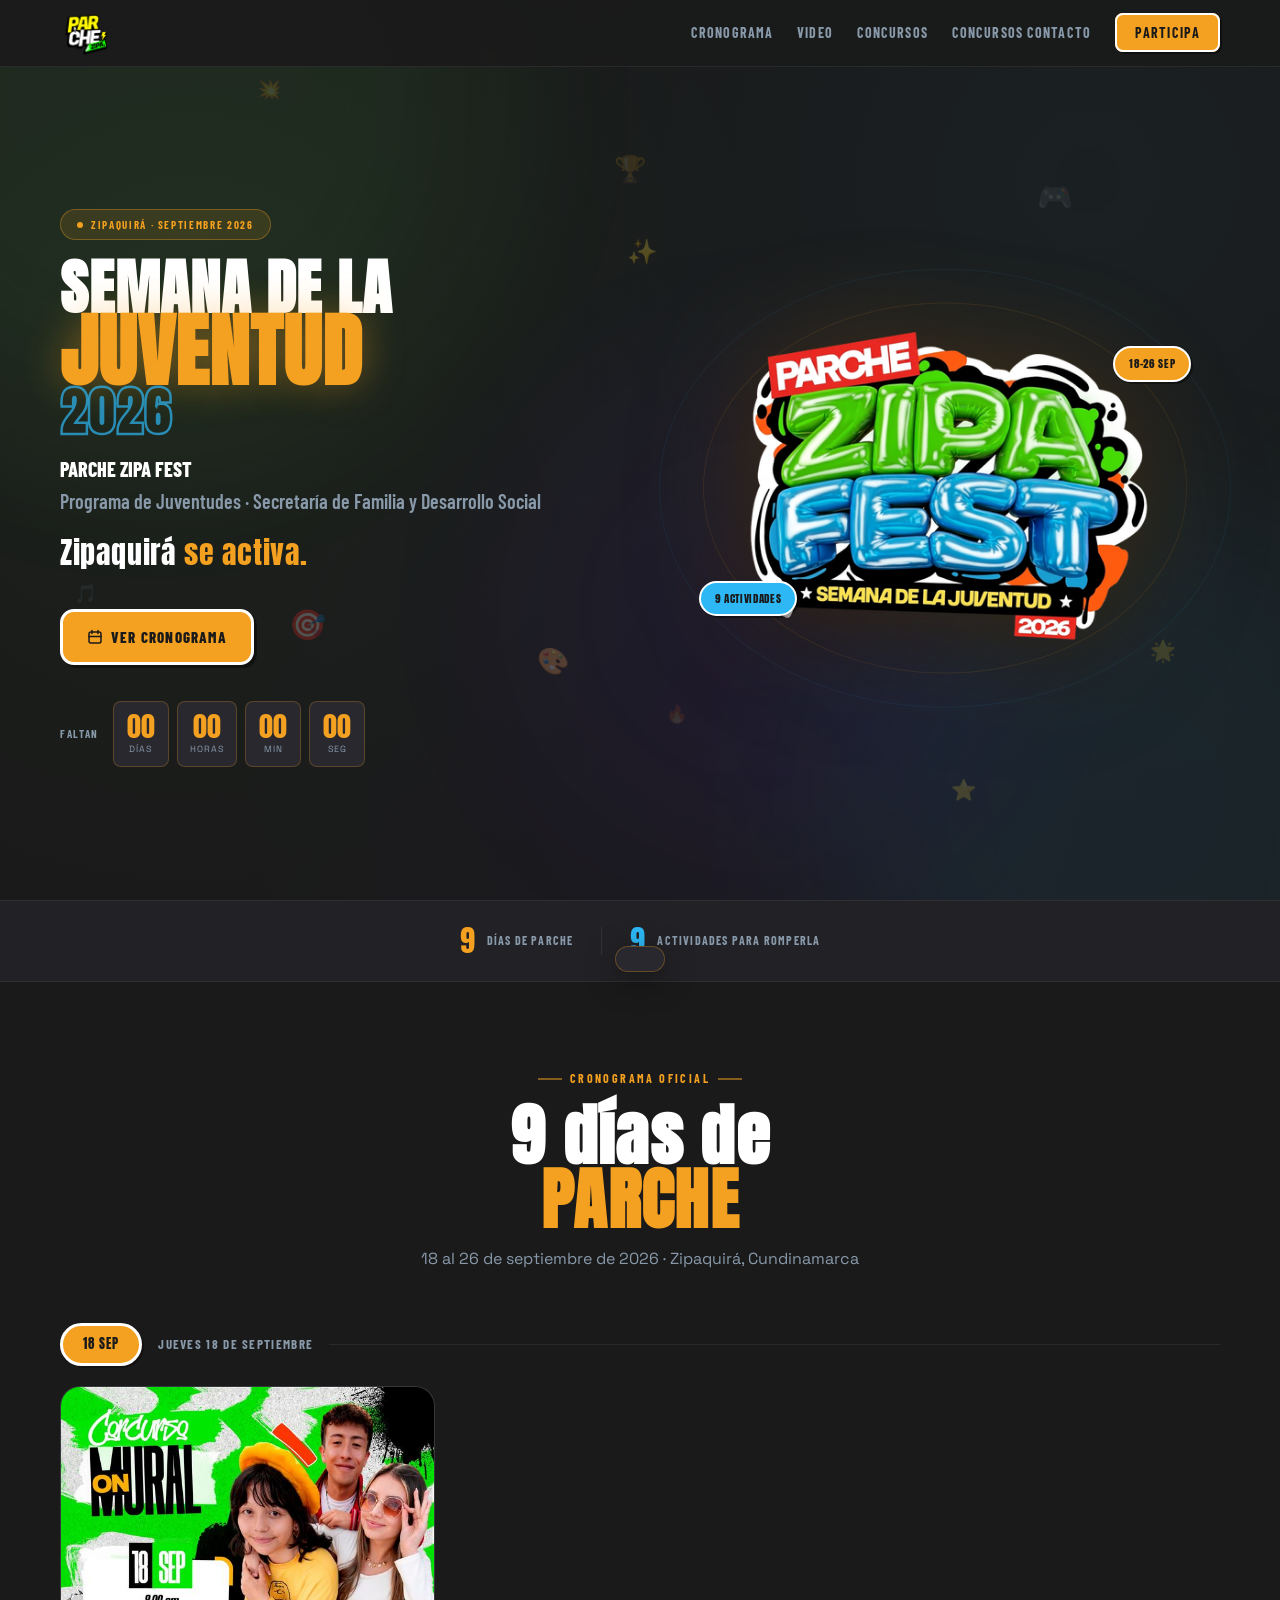
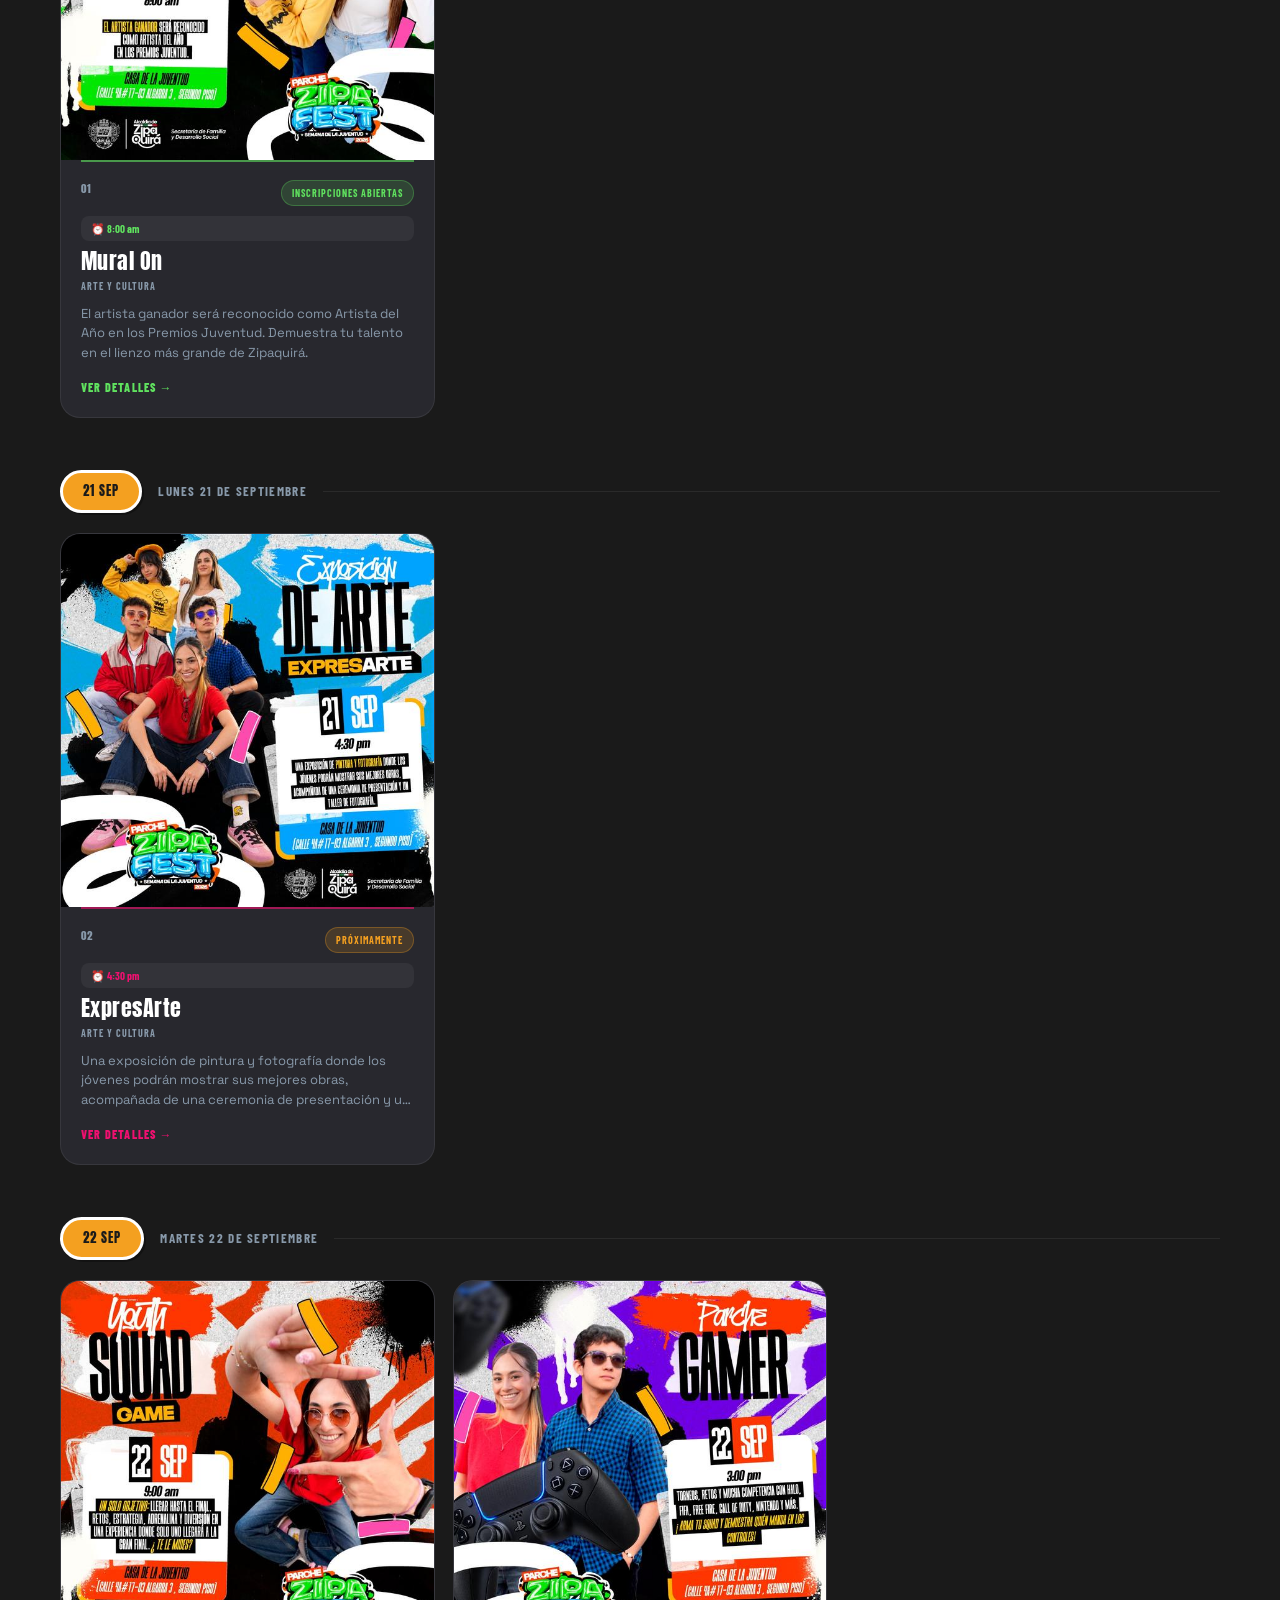
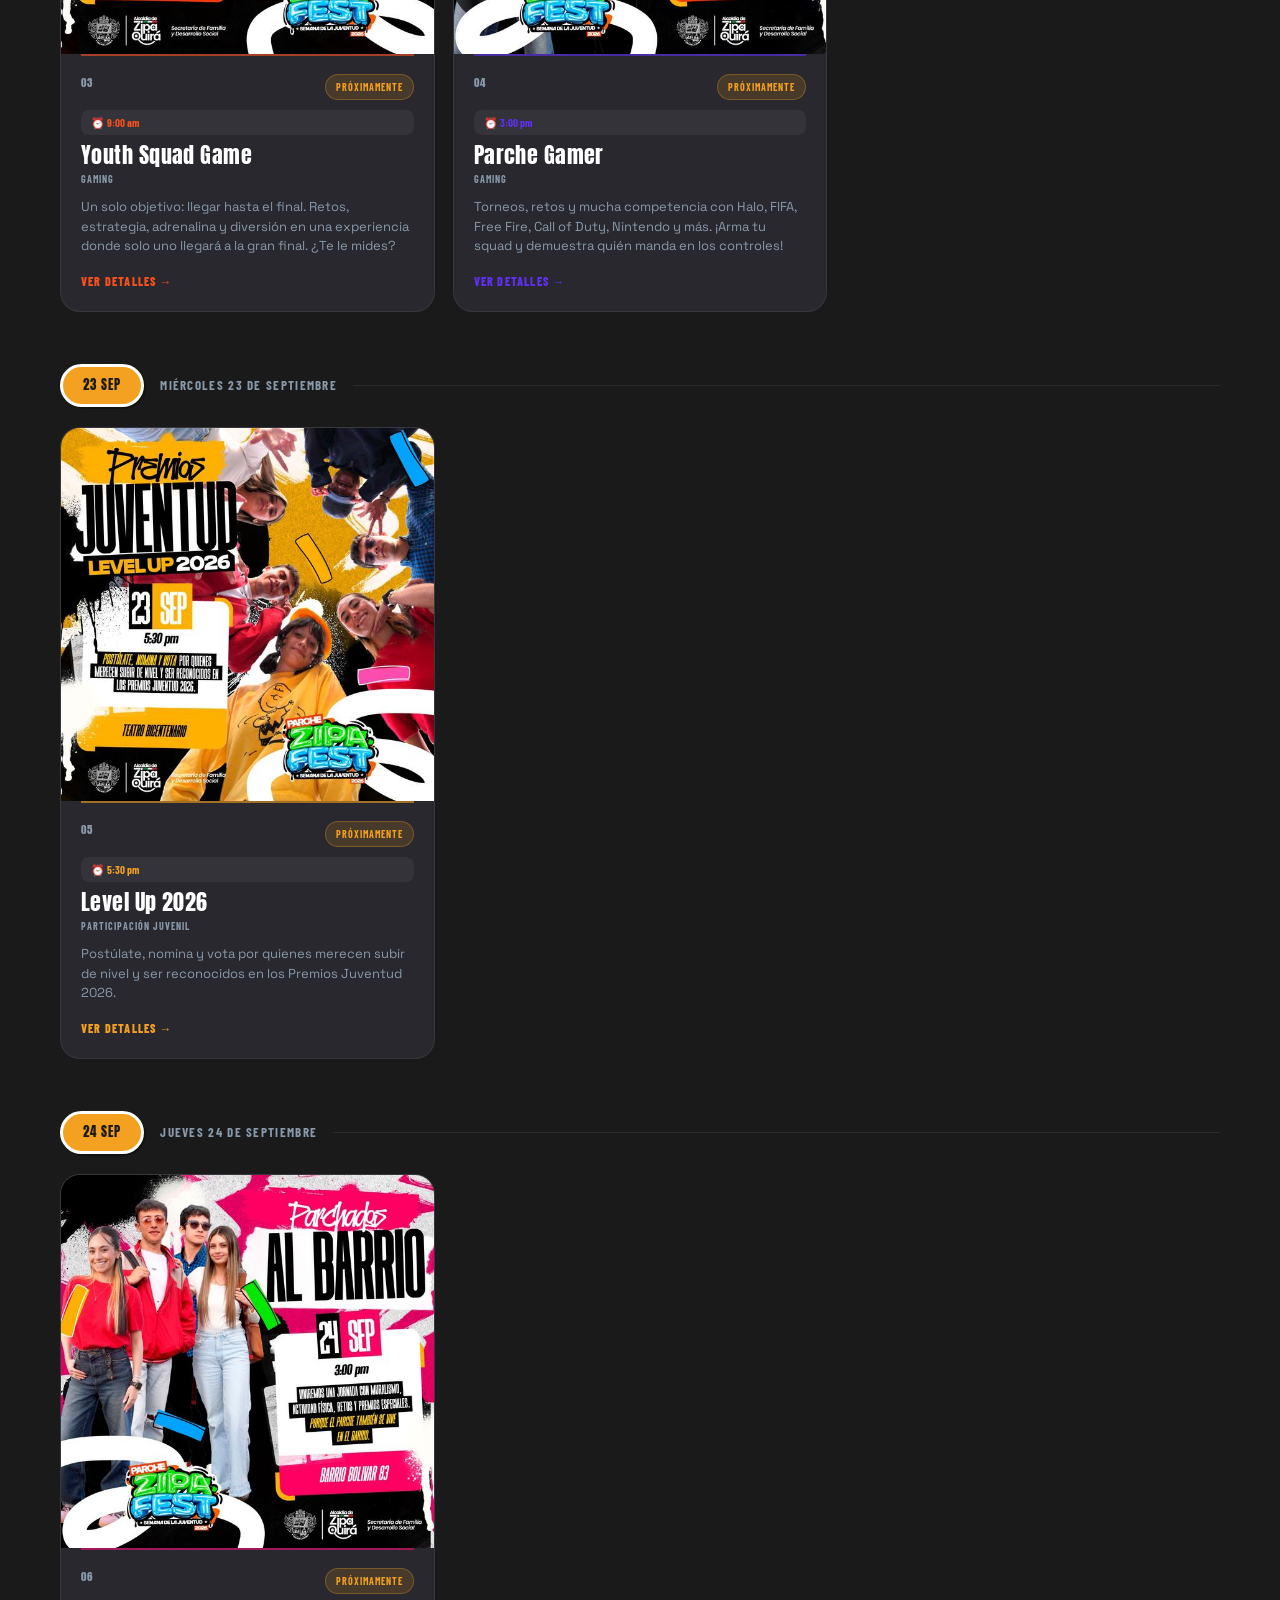
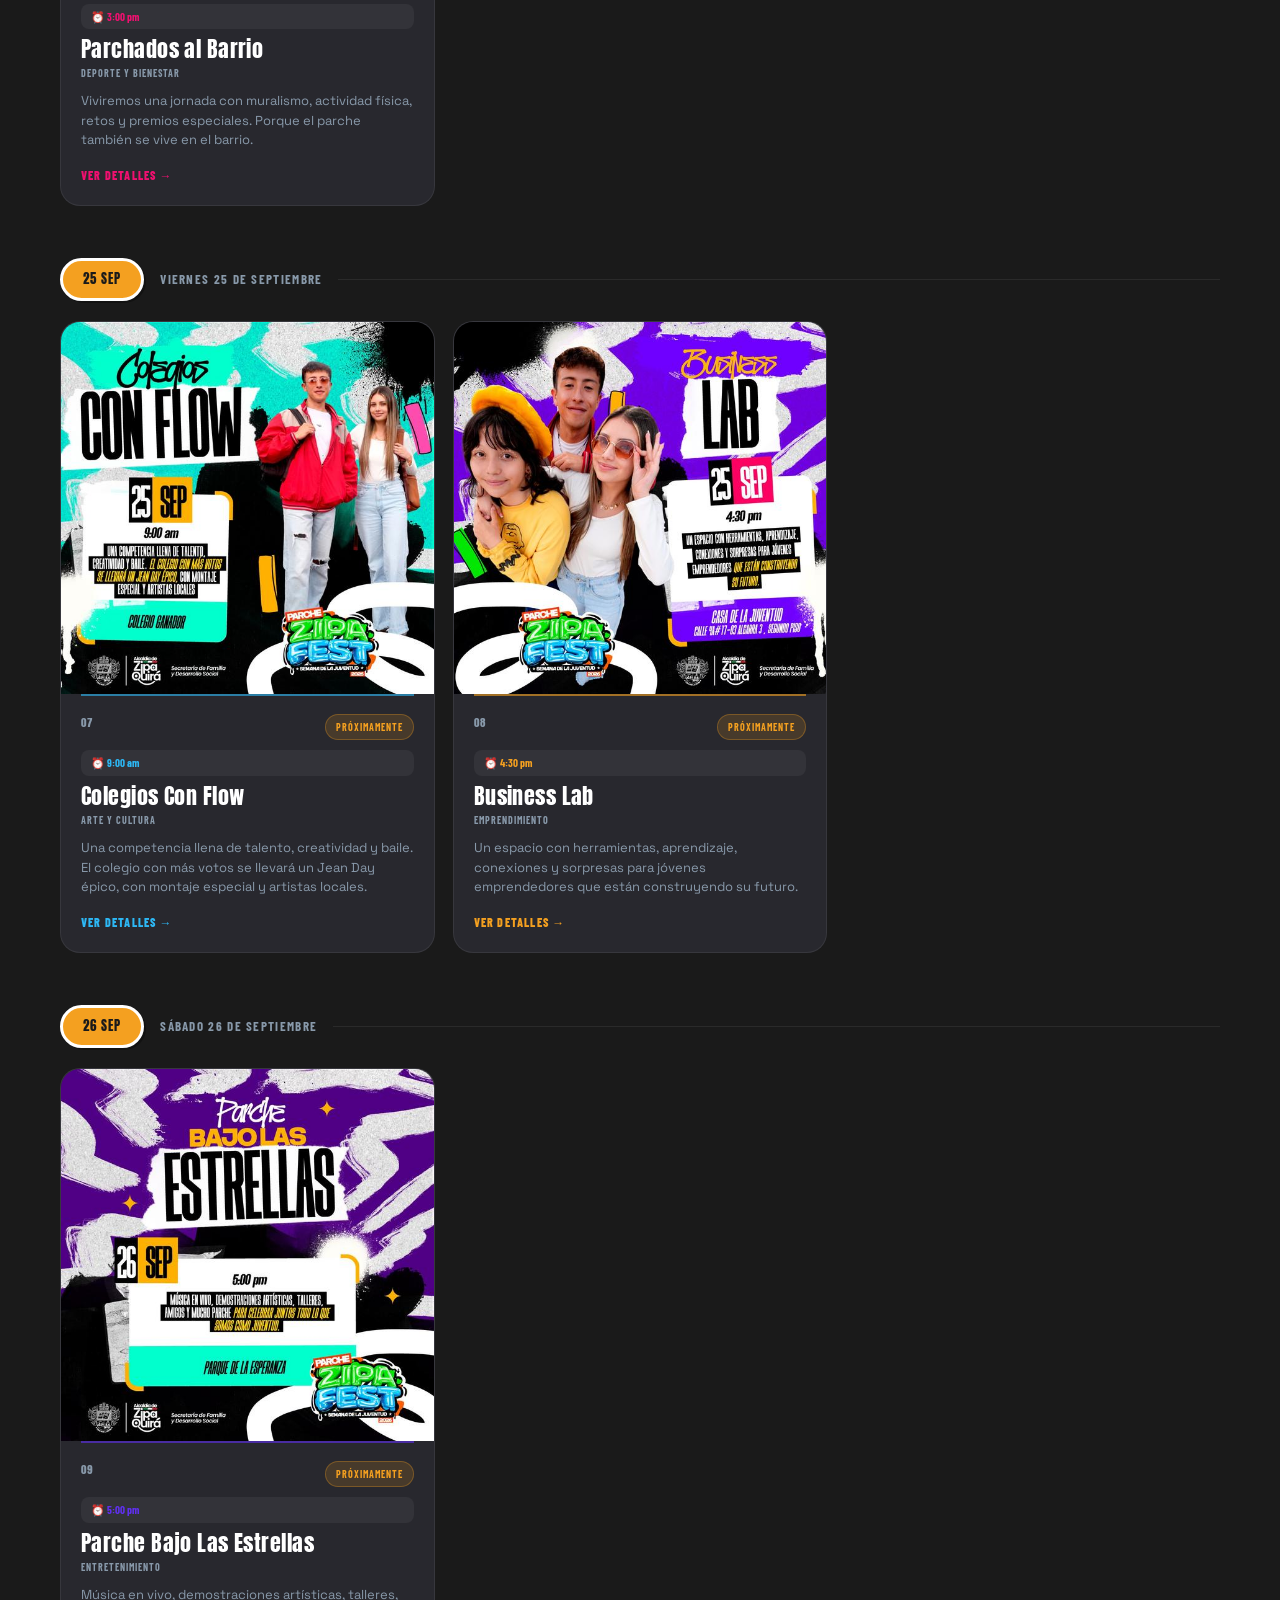
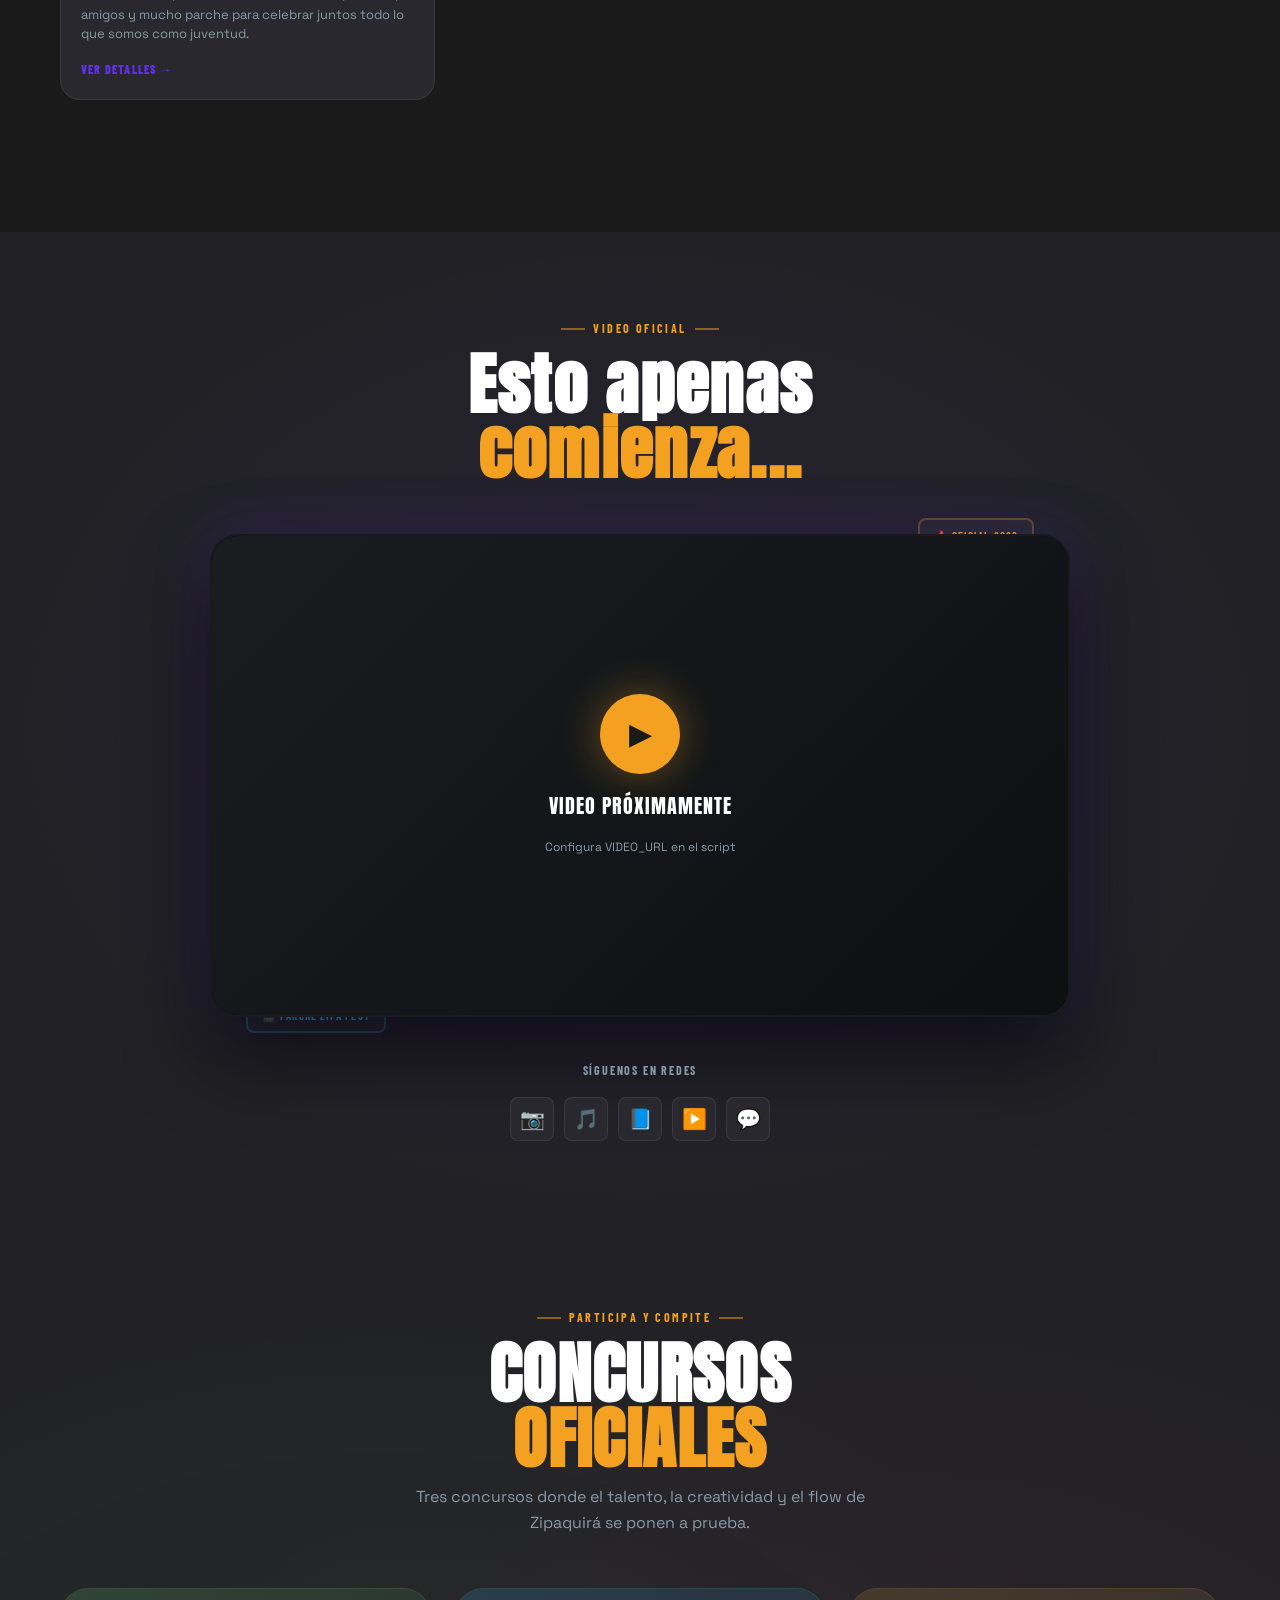
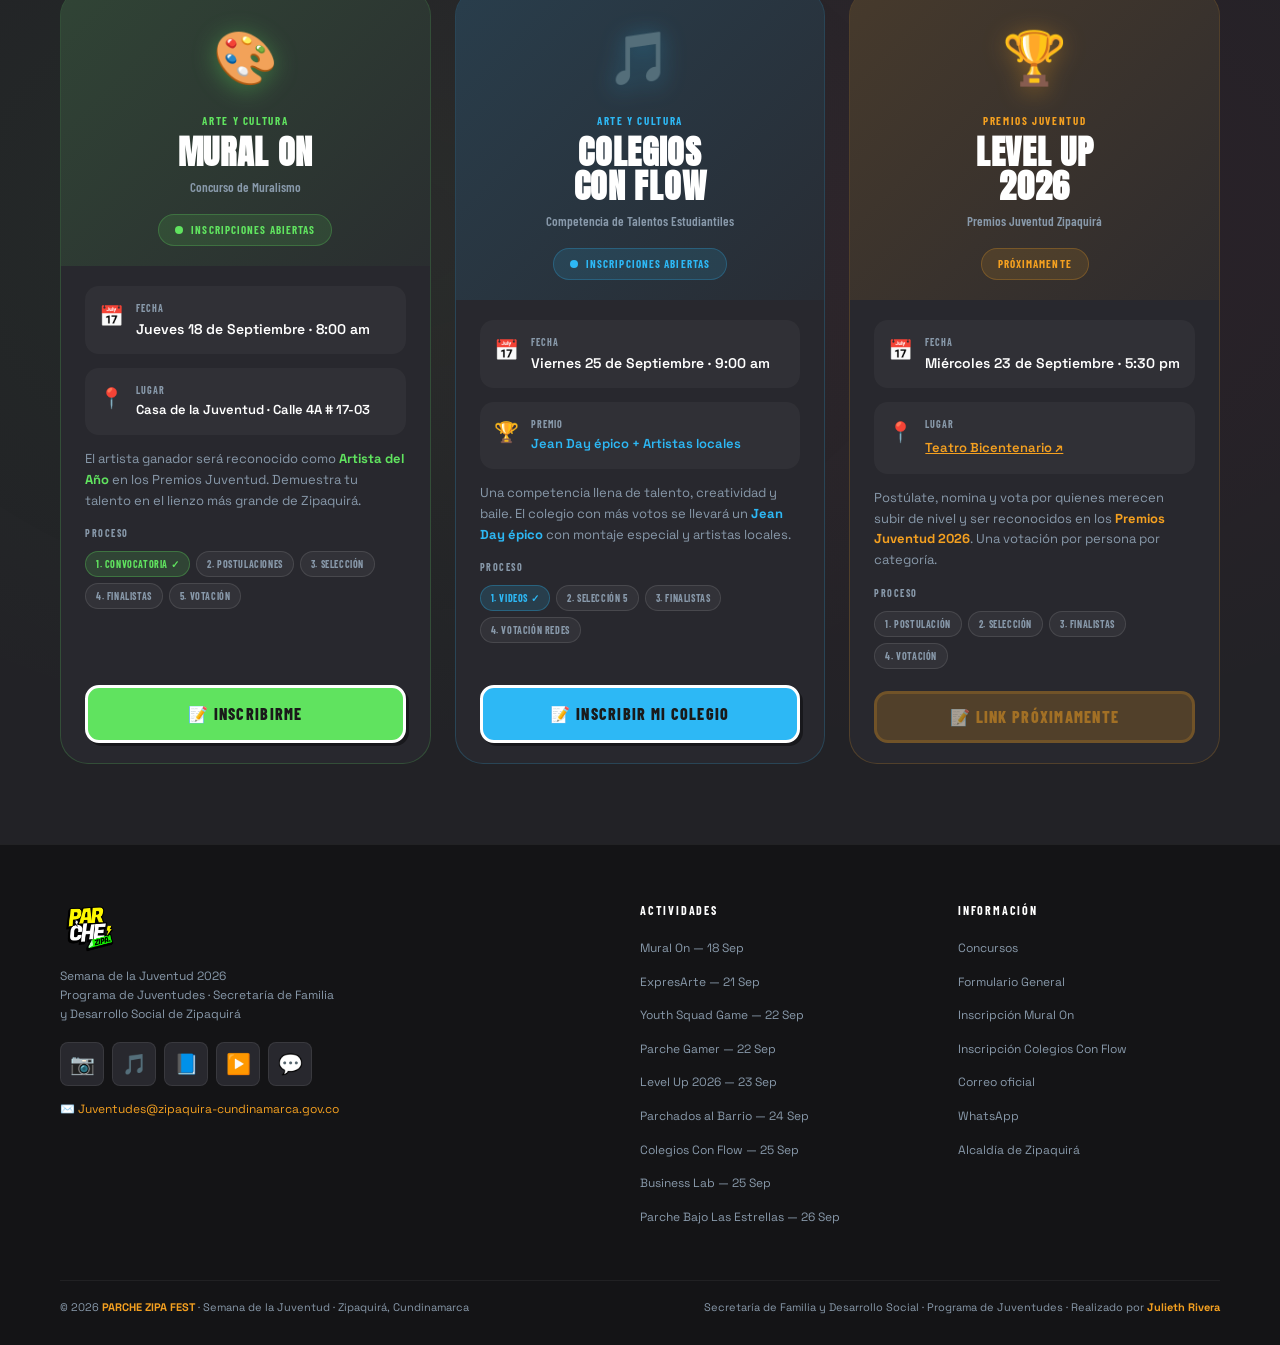
==== index.html @ bc833c51 "Update index.html" ====
<!DOCTYPE html>
<html lang="es">
<head>
<meta charset="UTF-8">
<meta name="viewport" content="width=device-width, initial-scale=1.0">
<meta name="description" content="PARCHE ZIPA FEST 2026 — Semana de la Juventud de Zipaquirá. Del 18 al 26 de septiembre. Arte, gaming, emprendimiento, deporte y más.">
<meta name="theme-color" content="#1a1a1a">
<title>PARCHE ZIPA FEST 2026 — Semana de la Juventud | Zipaquirá</title>
<link rel="preconnect" href="https://fonts.googleapis.com">
<link rel="preconnect" href="https://fonts.gstatic.com" crossorigin>
<link href="https://fonts.googleapis.com/css2?family=Anton&family=Barlow+Condensed:wght@400;600;700;800&family=Space+Grotesk:wght@300;400;500;600;700&display=swap" rel="stylesheet">
<style>
:root {
  --orange:#F4A020; --blue:#2DB8F5; --red:#F55020; --purple:#6030F0;
  --pink:#F01070; --green:#60E35F; --yellow:#F0E020;
  --bg:#1a1a1a; --bg2:#222226; --bg3:#28282e;
  --white:#ffffff; --muted:#8899aa; --text:#e8e8f0;
  --font-d:"Anton",sans-serif; --font-h:"Barlow Condensed",sans-serif; --font-b:"Space Grotesk",sans-serif;
  --r-sm:8px; --r-md:14px; --r-lg:20px; --r-xl:28px;
  --ease:cubic-bezier(.16,1,.3,1);
}
*,*::before,*::after{box-sizing:border-box;margin:0;padding:0}
html{scroll-behavior:smooth}
body{font-family:var(--font-b);background:var(--bg);color:var(--text);line-height:1.6;overflow-x:hidden;-webkit-font-smoothing:antialiased}
body::before{content:"";position:fixed;inset:0;background:radial-gradient(circle at 15% 40%,rgba(96,227,95,.04) 0%,transparent 50%),radial-gradient(circle at 85% 20%,rgba(45,184,245,.04) 0%,transparent 50%),radial-gradient(circle at 60% 85%,rgba(96,48,240,.04) 0%,transparent 50%);pointer-events:none;z-index:0}
img{max-width:100%;display:block}
a{color:inherit;text-decoration:none}
::selection{background:rgba(244,160,32,.3);color:#fff}
::-webkit-scrollbar{width:6px}
::-webkit-scrollbar-track{background:var(--bg)}
::-webkit-scrollbar-thumb{background:rgba(244,160,32,.3);border-radius:6px}
.container{width:100%;max-width:1200px;margin:0 auto;padding:0 20px;position:relative;z-index:1}
.section{padding:80px 0}

/* NAV */
#nav{position:fixed;top:0;left:0;right:0;z-index:1000;padding:10px 0;background:rgba(26,26,26,.93);backdrop-filter:blur(20px);-webkit-backdrop-filter:blur(20px);border-bottom:1px solid rgba(255,255,255,.07);transition:all .3s var(--ease)}
#nav.scrolled{padding:7px 0;border-bottom-color:rgba(244,160,32,.15)}
.nav-inner{display:flex;align-items:center;justify-content:space-between;gap:16px}
.nav-logo img{height:46px;width:auto;display:block}
.nav-links{display:flex;align-items:center;gap:24px;list-style:none}
.nav-links a{font-family:var(--font-h);font-weight:700;font-size:14px;letter-spacing:.08em;text-transform:uppercase;color:var(--muted);transition:color .3s;position:relative}
.nav-links a::after{content:"";position:absolute;bottom:-4px;left:0;right:0;height:2px;background:var(--orange);transform:scaleX(0);transition:transform .3s}
.nav-links a:hover{color:var(--white)}
.nav-links a:hover::after{transform:scaleX(1)}
.nav-cta{color:var(--bg)!important;background:var(--orange);padding:9px 18px;border-radius:var(--r-sm);border:2.5px solid white!important;box-shadow:2px 2px 0 rgba(0,0,0,.4);font-family:var(--font-h);font-weight:800;font-size:13px;letter-spacing:.1em;text-transform:uppercase;transition:all .3s!important}
.nav-cta::after{display:none!important}
.nav-cta:hover{background:#ffb83d!important;transform:translateY(-2px)!important}
.nav-toggle{display:none;flex-direction:column;gap:5px;cursor:pointer;background:none;border:none;padding:4px}
.nav-toggle span{display:block;width:24px;height:2px;background:var(--white);border-radius:2px;transition:all .3s}
.nav-toggle.active span:nth-child(1){transform:translateY(7px) rotate(45deg)}
.nav-toggle.active span:nth-child(2){opacity:0}
.nav-toggle.active span:nth-child(3){transform:translateY(-7px) rotate(-45deg)}
.nav-mobile{display:none;position:fixed;inset:0;background:rgba(26,26,26,.98);z-index:999;flex-direction:column;align-items:center;justify-content:center;gap:28px}
.nav-mobile.open{display:flex}
.nav-mobile a{font-family:var(--font-d);font-size:clamp(24px,7vw,44px);color:var(--white);letter-spacing:.04em;transition:color .3s}
.nav-mobile a:hover{color:var(--orange)}
.nav-mobile .nm-cta{color:var(--bg)!important;background:var(--orange);padding:14px 40px;border-radius:var(--r-md);border:3px solid white;margin-top:8px;font-size:18px}

/* BUTTONS */
.btn{display:inline-flex;align-items:center;gap:8px;font-family:var(--font-h);font-weight:800;font-size:15px;letter-spacing:.08em;text-transform:uppercase;padding:13px 24px;border-radius:var(--r-md);border:2px solid transparent;cursor:pointer;transition:all .3s var(--ease);white-space:nowrap;text-decoration:none}
.btn-primary{background:var(--orange);color:var(--bg);border:3px solid white;box-shadow:3px 3px 0 rgba(0,0,0,.4)}
.btn-primary:hover{transform:translate(-2px,-2px);box-shadow:5px 5px 0 rgba(0,0,0,.4)}
.btn-secondary{background:transparent;color:var(--white);border-color:rgba(255,255,255,.3)}
.btn-secondary:hover{border-color:var(--white);transform:translateY(-2px)}
.btn-green{background:var(--green);color:var(--bg);border:3px solid white;box-shadow:3px 3px 0 rgba(0,0,0,.4)}
.btn-green:hover{transform:translate(-2px,-2px);box-shadow:5px 5px 0 rgba(0,0,0,.4)}
.btn-blue{background:var(--blue);color:var(--bg);border:3px solid white;box-shadow:3px 3px 0 rgba(0,0,0,.4)}
.btn-blue:hover{transform:translate(-2px,-2px);box-shadow:5px 5px 0 rgba(0,0,0,.4)}

/* HERO */
#hero{min-height:100vh;display:flex;align-items:center;position:relative;overflow:hidden;padding-top:76px}
.hero-bg{position:absolute;inset:0;z-index:0;overflow:hidden}
.glow{position:absolute;border-radius:50%;filter:blur(90px);animation:gpulse 7s ease-in-out infinite}
.glow-1{width:700px;height:700px;background:var(--green);top:-250px;left:-200px;opacity:.07}
.glow-2{width:600px;height:600px;background:var(--blue);bottom:-200px;right:-150px;opacity:.07;animation-delay:2.5s}
.glow-3{width:500px;height:500px;background:var(--purple);top:40%;left:40%;opacity:.05;animation-delay:5s}
@keyframes gpulse{0%,100%{opacity:.06;transform:scale(1)}50%{opacity:.12;transform:scale(1.12)}}
.hero-sticker{position:absolute;font-size:22px;animation:fsway linear infinite;pointer-events:none;user-select:none;z-index:1}
@keyframes fsway{0%{transform:translateY(0) rotate(0)}25%{transform:translateY(-18px) rotate(6deg)}50%{transform:translateY(0) rotate(0)}75%{transform:translateY(18px) rotate(-6deg)}100%{transform:translateY(0) rotate(0)}}
.hero-inner{position:relative;z-index:2;display:grid;grid-template-columns:1fr 1fr;gap:60px;align-items:center;width:100%}
.hero-eyebrow{display:inline-flex;align-items:center;gap:8px;background:rgba(244,160,32,.12);border:1px solid rgba(244,160,32,.35);padding:6px 16px;border-radius:100px;font-family:var(--font-h);font-weight:700;font-size:11px;letter-spacing:.15em;text-transform:uppercase;color:var(--orange);margin-bottom:20px}
.hero-eyebrow .dot{width:6px;height:6px;border-radius:50%;background:var(--orange);animation:blink 1.5s infinite}
@keyframes blink{0%,100%{opacity:1}50%{opacity:0}}
.hero-title{font-family:var(--font-d);font-size:clamp(40px,6.5vw,80px);line-height:.92;letter-spacing:.01em;margin-bottom:16px}
.ht-top{display:block;color:var(--white);font-size:.75em}
.ht-mid{display:block;color:var(--orange);text-shadow:0 0 40px rgba(244,160,32,.4)}
.ht-bot{display:block;color:transparent;-webkit-text-stroke:2.5px rgba(45,184,245,.7);letter-spacing:.04em;font-size:.65em}
.hero-sub{font-family:var(--font-h);font-size:clamp(14px,2.2vw,20px);font-weight:600;color:var(--muted);margin-bottom:12px}
.hero-sub strong{color:var(--white);font-weight:800}
.hero-tagline{font-family:var(--font-d);font-size:clamp(18px,3vw,30px);color:var(--white);margin-bottom:32px;letter-spacing:.02em}
.hero-tagline .hl{color:var(--orange)}
.hero-ctas{display:flex;gap:14px;flex-wrap:wrap;margin-bottom:36px}
.cd-row{display:flex;align-items:center;gap:14px;flex-wrap:wrap}
.cd-label{font-family:var(--font-h);font-size:11px;font-weight:700;letter-spacing:.15em;text-transform:uppercase;color:var(--muted)}
.cd-units{display:flex;gap:8px}
.cd-unit{display:flex;flex-direction:column;align-items:center;background:var(--bg3);border:1px solid rgba(244,160,32,.25);border-radius:var(--r-sm);padding:10px 12px;min-width:56px}
.cd-num{font-family:var(--font-d);font-size:28px;color:var(--orange);line-height:1}
.cd-lbl{font-size:9px;color:var(--muted);text-transform:uppercase;letter-spacing:.1em;margin-top:2px}
.hero-visual{display:flex;align-items:center;justify-content:center;position:relative}
.hero-logo-wrap{position:relative;width:100%;max-width:440px}
.hero-logo-img{width:100%;filter:drop-shadow(0 0 50px rgba(244,160,32,.2)) drop-shadow(0 20px 40px rgba(0,0,0,.5));animation:hfloat 4.5s ease-in-out infinite}
@keyframes hfloat{0%,100%{transform:translateY(0)}50%{transform:translateY(-14px)}}
.hero-ring{position:absolute;top:50%;left:50%;transform:translate(-50%,-50%);border-radius:50%;border:1px solid rgba(244,160,32,.1);animation:hring 22s linear infinite}
.hr1{width:110%;height:110%}
.hr2{width:130%;height:130%;border-color:rgba(45,184,245,.07);animation-direction:reverse;animation-duration:32s}
@keyframes hring{from{transform:translate(-50%,-50%) rotate(0)}to{transform:translate(-50%,-50%) rotate(360deg)}}
.hero-badge{position:absolute;font-family:var(--font-d);font-size:11px;letter-spacing:.06em;padding:7px 14px;border-radius:100px;border:2px solid white;box-shadow:2px 2px 0 rgba(0,0,0,.4);white-space:nowrap;animation:bbounce 3.5s ease-in-out infinite}
.hb1{top:8%;right:-6%;background:var(--orange);color:var(--bg)}
.hb2{bottom:12%;left:-6%;background:var(--blue);color:var(--bg);animation-delay:1.8s}
@keyframes bbounce{0%,100%{transform:rotate(-4deg) scale(1)}50%{transform:rotate(3deg) scale(1.05)}}

/* STATS */
.stats-band{background:var(--bg2);border-top:1px solid rgba(255,255,255,.06);border-bottom:1px solid rgba(255,255,255,.06);padding:16px 0;position:relative;z-index:1}
.stats-inner{display:flex;align-items:center;justify-content:center;gap:28px;flex-wrap:wrap}
.stat-item{display:flex;align-items:center;gap:12px;white-space:nowrap}
.stat-num{font-family:var(--font-d);font-size:30px}
.stat-lbl{font-family:var(--font-h);font-size:12px;font-weight:700;letter-spacing:.1em;text-transform:uppercase;color:var(--muted)}
.stat-div{width:1px;height:28px;background:rgba(255,255,255,.08)}

/* SECTION HEADER */
.section-header{margin-bottom:52px;text-align:center}
.sec-eyebrow{display:inline-flex;align-items:center;gap:8px;font-family:var(--font-h);font-size:12px;font-weight:700;letter-spacing:.2em;text-transform:uppercase;color:var(--orange);margin-bottom:14px}
.sec-eyebrow::before,.sec-eyebrow::after{content:"";display:block;width:24px;height:2px;background:var(--orange);opacity:.5}
.sec-title{font-family:var(--font-d);font-size:clamp(34px,6vw,68px);line-height:.95;letter-spacing:.02em;color:var(--white);margin-bottom:14px}
.sec-title span{color:var(--orange)}
.sec-desc{font-size:16px;color:var(--muted);max-width:520px;margin:0 auto;line-height:1.6}

/* CRONOGRAMA */
#cronograma{background:var(--bg)}
.date-group{margin-bottom:52px}
.date-label-row{display:flex;align-items:center;gap:16px;margin-bottom:20px}
.date-badge-pill{font-family:var(--font-d);font-size:13px;letter-spacing:.08em;background:var(--orange);color:var(--bg);padding:8px 20px;border-radius:100px;border:3px solid white;box-shadow:2px 2px 0 rgba(0,0,0,.3);white-space:nowrap}
.date-day-text{font-family:var(--font-h);font-size:13px;font-weight:700;letter-spacing:.1em;text-transform:uppercase;color:var(--muted)}
.date-line{flex:1;height:1px;background:rgba(255,255,255,.07)}
.acts-grid{display:grid;grid-template-columns:repeat(auto-fill,minmax(300px,1fr));gap:18px}

/* ACTIVITY CARD */
.act-card{background:var(--bg3);border:1px solid rgba(255,255,255,.07);border-radius:var(--r-lg);overflow:hidden;cursor:pointer;transition:all .3s var(--ease);display:flex;flex-direction:column}
.act-card:hover{border-color:rgba(255,255,255,.15);transform:translateY(-4px);box-shadow:0 20px 40px rgba(0,0,0,.4)}
.act-card-img{width:100%;aspect-ratio:1/1;object-fit:cover;display:block;transition:transform .4s var(--ease)}
.act-card:hover .act-card-img{transform:scale(1.04)}
.act-card-body{padding:20px;flex:1;display:flex;flex-direction:column;position:relative}
.act-card-body::before{content:"";position:absolute;top:0;left:20px;right:20px;height:2px;background:var(--accent,var(--orange));opacity:.6}
.card-top-row{display:flex;align-items:flex-start;justify-content:space-between;margin-bottom:10px;gap:8px}
.card-num-tag{font-family:var(--font-d);font-size:11px;letter-spacing:.1em;color:var(--muted)}
.card-status{font-family:var(--font-h);font-size:10px;font-weight:700;letter-spacing:.1em;text-transform:uppercase;padding:4px 10px;border-radius:100px;white-space:nowrap}
.s-open{background:rgba(96,227,95,.15);color:var(--green);border:1px solid rgba(96,227,95,.3)}
.s-soon{background:rgba(244,160,32,.15);color:var(--orange);border:1px solid rgba(244,160,32,.3)}
.s-sel{background:rgba(45,184,245,.15);color:var(--blue);border:1px solid rgba(45,184,245,.3)}
.s-vote{background:rgba(96,48,240,.15);color:#a78bfa;border:1px solid rgba(96,48,240,.3)}
.s-closed{background:rgba(245,80,32,.15);color:var(--red);border:1px solid rgba(245,80,32,.3)}
.s-done{background:rgba(136,153,170,.1);color:var(--muted);border:1px solid rgba(136,153,170,.2)}
.card-time-badge{display:inline-flex;align-items:center;gap:6px;font-family:var(--font-h);font-size:11px;font-weight:700;color:var(--accent,var(--orange));background:rgba(255,255,255,.05);padding:4px 10px;border-radius:var(--r-sm);margin-bottom:8px}
.card-name{font-family:var(--font-d);font-size:22px;letter-spacing:.02em;color:var(--white);margin-bottom:4px;line-height:1.1}
.card-cat{font-family:var(--font-h);font-size:10px;font-weight:700;letter-spacing:.1em;text-transform:uppercase;color:var(--muted);margin-bottom:10px;display:block}
.card-desc{font-size:13px;color:var(--muted);line-height:1.5;margin-bottom:16px;flex:1;display:-webkit-box;-webkit-line-clamp:3;-webkit-box-orient:vertical;overflow:hidden}
.card-cta-row{display:flex;align-items:center;justify-content:space-between;gap:8px;margin-top:auto}
.card-cta{display:flex;align-items:center;gap:6px;font-family:var(--font-h);font-size:12px;font-weight:800;letter-spacing:.1em;text-transform:uppercase;color:var(--accent,var(--orange));transition:gap .3s}
.act-card:hover .card-cta{gap:12px}

/* VIDEO */
#video-section{background:var(--bg2);position:relative;overflow:hidden}
#video-section::before{content:"";position:absolute;inset:0;background:radial-gradient(ellipse at center,rgba(96,48,240,.07) 0%,transparent 70%)}
.video-wrap{position:relative;max-width:860px;margin:0 auto}
.video-screen{position:relative;background:#000;border-radius:var(--r-xl);border:2px solid rgba(255,255,255,.1);overflow:hidden;aspect-ratio:16/9;box-shadow:0 40px 80px rgba(0,0,0,.6),0 0 60px rgba(96,48,240,.2)}
.video-screen iframe{width:100%;height:100%;display:block}
.video-ph{display:flex;flex-direction:column;align-items:center;justify-content:center;height:100%;gap:16px;background:linear-gradient(135deg,#1a1d20,#0d0f11)}
.vplay{width:80px;height:80px;background:var(--orange);border-radius:50%;display:flex;align-items:center;justify-content:center;font-size:30px;color:var(--bg);box-shadow:0 0 40px rgba(244,160,32,.4);animation:vpulse 2.2s ease-in-out infinite}
@keyframes vpulse{0%,100%{box-shadow:0 0 30px rgba(244,160,32,.3)}50%{box-shadow:0 0 60px rgba(244,160,32,.6)}}
.v-sticker{position:absolute;background:var(--bg3);border:2px solid rgba(255,255,255,.12);border-radius:var(--r-sm);padding:7px 14px;font-family:var(--font-h);font-size:11px;font-weight:700;letter-spacing:.1em;text-transform:uppercase}
.vs1{top:-16px;right:36px;color:var(--orange);border-color:rgba(244,160,32,.3)}
.vs2{bottom:-16px;left:36px;color:var(--blue);border-color:rgba(45,184,245,.3)}
.socials{display:flex;gap:10px;justify-content:center;flex-wrap:wrap}
.social-btn{width:44px;height:44px;background:var(--bg3);border:1px solid rgba(255,255,255,.08);border-radius:var(--r-sm);display:flex;align-items:center;justify-content:center;font-size:20px;transition:all .3s;text-decoration:none}
.social-btn:hover{border-color:var(--orange);background:rgba(244,160,32,.1);transform:translateY(-2px)}

/* CTA SECTION */
#inscripcion-cta{background:var(--bg)}
.insc-card{background:linear-gradient(135deg,var(--bg3),rgba(244,160,32,.04));border:1px solid rgba(244,160,32,.2);border-radius:var(--r-xl);padding:60px 40px;text-align:center;max-width:760px;margin:0 auto;position:relative;overflow:hidden}
.insc-card::before{content:"";position:absolute;top:0;left:0;right:0;height:4px;background:linear-gradient(90deg,var(--orange),var(--red),var(--pink),var(--purple),var(--blue))}
.insc-title{font-family:var(--font-d);font-size:clamp(36px,7vw,68px);color:var(--white);margin-bottom:14px;letter-spacing:.02em;line-height:.95}
.insc-title span{color:var(--orange)}
.insc-desc{font-size:16px;color:var(--muted);margin-bottom:30px;line-height:1.6}
.insc-btns{display:flex;gap:14px;justify-content:center;flex-wrap:wrap}
.whatsapp-btn{display:inline-flex;align-items:center;gap:8px;font-family:var(--font-h);font-weight:800;font-size:14px;letter-spacing:.08em;text-transform:uppercase;padding:13px 22px;border-radius:var(--r-md);background:#25D366;color:white;border:3px solid white;box-shadow:3px 3px 0 rgba(0,0,0,.4);transition:all .3s;text-decoration:none}
.whatsapp-btn:hover{transform:translate(-2px,-2px);box-shadow:5px 5px 0 rgba(0,0,0,.4)}

/* MODAL */
.modal-overlay{position:fixed;inset:0;background:rgba(0,0,0,.9);z-index:2000;display:flex;align-items:center;justify-content:center;padding:16px;opacity:0;pointer-events:none;transition:opacity .3s;backdrop-filter:blur(12px)}
.modal-overlay.open{opacity:1;pointer-events:auto}
.modal{background:var(--bg2);border:1px solid rgba(255,255,255,.08);border-radius:var(--r-xl);max-width:820px;width:100%;max-height:92vh;overflow-y:auto;position:relative;transform:translateY(20px) scale(.97);transition:transform .3s}
.modal-overlay.open .modal{transform:translateY(0) scale(1)}
.modal::-webkit-scrollbar{width:4px}
.modal::-webkit-scrollbar-thumb{background:rgba(255,255,255,.1);border-radius:4px}
.modal-img{width:100%;max-height:320px;object-fit:cover;border-radius:var(--r-xl) var(--r-xl) 0 0}
.modal-img-placeholder{height:160px;display:flex;align-items:center;justify-content:center;font-size:64px;border-radius:var(--r-xl) var(--r-xl) 0 0;background:var(--bg3);position:relative}
.modal-img-placeholder::after{content:"";position:absolute;bottom:0;left:0;right:0;height:4px;background:var(--accent,var(--orange))}
.modal-body{padding:28px 32px 36px}
.modal-close{position:absolute;top:14px;right:14px;width:36px;height:36px;background:rgba(0,0,0,.5);border:none;border-radius:50%;display:flex;align-items:center;justify-content:center;cursor:pointer;font-size:17px;color:var(--white);transition:background .3s;z-index:10}
.modal-close:hover{background:rgba(0,0,0,.8)}
.modal-title{font-family:var(--font-d);font-size:clamp(28px,5vw,44px);color:var(--white);margin-bottom:4px;letter-spacing:.02em}
.modal-full{font-family:var(--font-h);font-size:14px;font-weight:600;color:var(--muted);margin-bottom:20px}
.modal-info-grid{display:grid;grid-template-columns:repeat(auto-fill,minmax(160px,1fr));gap:10px;margin-bottom:20px}
.mi{background:var(--bg3);border-radius:var(--r-md);padding:12px}
.mi-lbl{font-family:var(--font-h);font-size:10px;font-weight:700;letter-spacing:.15em;text-transform:uppercase;color:var(--muted);margin-bottom:4px}
.mi-val{font-size:14px;font-weight:600;color:var(--white);line-height:1.3}
.modal-desc-text{font-size:15px;color:var(--muted);line-height:1.7;margin-bottom:20px}
.modal-phases h4{font-family:var(--font-h);font-size:12px;font-weight:800;letter-spacing:.1em;text-transform:uppercase;color:var(--white);margin-bottom:12px}
.phases-track{display:flex;align-items:center;overflow-x:auto;padding-bottom:8px;margin-bottom:20px}
.phase-item{display:flex;align-items:center;flex-shrink:0}
.ph-dot{display:flex;flex-direction:column;align-items:center;gap:5px}
.ph-circle{width:38px;height:38px;border-radius:50%;background:var(--bg3);border:2px solid rgba(255,255,255,.1);display:flex;align-items:center;justify-content:center;font-family:var(--font-d);font-size:13px;color:var(--muted);transition:all .3s}
.phase-item.active .ph-circle{background:var(--orange);border-color:var(--orange);color:var(--bg);box-shadow:0 0 16px rgba(244,160,32,.4)}
.ph-lbl{font-family:var(--font-h);font-size:10px;font-weight:700;letter-spacing:.06em;text-transform:uppercase;color:var(--muted);text-align:center;white-space:nowrap}
.phase-item.active .ph-lbl{color:var(--orange)}
.ph-connector{width:44px;height:2px;background:rgba(255,255,255,.07);margin:0 -1px;margin-bottom:22px}
.modal-maps{border-radius:var(--r-md);overflow:hidden;margin-bottom:20px}
.modal-maps iframe{display:block;width:100%;height:220px;border:0}
.maps-placeholder{height:80px;background:var(--bg3);border-radius:var(--r-md);display:flex;align-items:center;justify-content:center;border:1px dashed rgba(255,255,255,.1);font-family:var(--font-h);font-size:11px;letter-spacing:.1em;text-transform:uppercase;color:var(--muted)}
.modal-ctas{display:flex;gap:12px;flex-wrap:wrap;justify-content:center}

/* FOOTER */
#footer{background:#141416;border-top:1px solid rgba(255,255,255,.06);padding:56px 0 28px}
.footer-grid{display:grid;grid-template-columns:2fr 1fr 1fr;gap:56px;margin-bottom:52px}
.footer-logo-img{height:52px;width:auto;margin-bottom:14px}
.footer-tagline{font-size:12px;color:var(--muted);line-height:1.6;margin-bottom:18px}
.footer-socials{display:flex;gap:8px;flex-wrap:wrap;margin-bottom:14px}
.footer-col-title{font-family:var(--font-h);font-size:12px;font-weight:700;letter-spacing:.15em;text-transform:uppercase;color:var(--white);margin-bottom:14px}
.footer-links{list-style:none;display:flex;flex-direction:column;gap:8px}
.footer-links a{font-size:12px;color:var(--muted);transition:color .3s}
.footer-links a:hover{color:var(--orange)}
.footer-bottom{border-top:1px solid rgba(255,255,255,.06);padding-top:18px;display:flex;align-items:center;justify-content:space-between;flex-wrap:wrap;gap:10px}
.footer-bottom p{font-size:11px;color:var(--muted)}
.footer-bottom strong{color:var(--orange)}

/* TOAST */
.toast{position:fixed;bottom:28px;left:50%;transform:translateX(-50%) translateY(100px);background:var(--bg3);border:1px solid rgba(244,160,32,.3);border-radius:var(--r-md);padding:12px 24px;font-family:var(--font-h);font-size:13px;font-weight:700;color:var(--orange);z-index:3000;transition:transform .3s;box-shadow:0 8px 32px rgba(0,0,0,.4)}
.toast.show{transform:translateX(-50%) translateY(0)}

/* REVEAL */
.reveal{opacity:0;transform:translateY(24px);transition:opacity .7s var(--ease),transform .7s var(--ease)}
.reveal.visible{opacity:1;transform:translateY(0)}

/* RESPONSIVE */
@media(max-width:900px){
  .hero-inner{grid-template-columns:1fr;text-align:center}
  .hero-visual{order:-1;max-width:300px;margin:0 auto}
  .hero-ctas,.cd-row{justify-content:center}
  .footer-grid{grid-template-columns:1fr 1fr}
  .footer-brand{grid-column:1/-1}
}
@media(max-width:768px){
  .nav-links{display:none}
  .nav-toggle{display:flex}
  .acts-grid{grid-template-columns:1fr}
  .footer-grid{grid-template-columns:1fr}
  .footer-bottom{flex-direction:column;text-align:center}
  .modal-info-grid{grid-template-columns:1fr 1fr}
  .insc-card{padding:40px 20px}
  .modal-body{padding:20px 24px 28px}
}
@media(max-width:480px){
  .btn{padding:11px 16px;font-size:13px}
  .hero-ctas{flex-direction:column;align-items:stretch}
  .cd-unit{min-width:46px;padding:8px 10px}
  .cd-num{font-size:22px}
  .modal-title{font-size:26px}
  .modal-info-grid{grid-template-columns:1fr}
  .modal-ctas{flex-direction:column}
  .insc-title{font-size:30px}
}
</style>
</head>
<body>

<!-- NAV -->
<nav id="nav">
  <div class="container">
    <div class="nav-inner">
      <a href="#" class="nav-logo"><img src="[data-uri]" alt="Parche Zipa"></a>
      <ul class="nav-links">
        <li><a href="#cronograma">Cronograma</a></li>
        <li><a href="#video-section">Video</a></li>
        <li><a href="#concursos">Concursos</a></li>
        <li><a href="#concursos">Concursos</a>
  <a href="#concursos">Contacto</a></li>
        <li><a href="inscripcion.html" class="nav-cta">PARTICIPA</a></li>
      </ul>
      <button class="nav-toggle" id="navToggle" aria-label="Menú"><span></span><span></span><span></span></button>
    </div>
  </div>
</nav>

<div class="nav-mobile" id="navMobile">
  <a href="#cronograma">Cronograma</a>
  <a href="#video-section">Video</a>
  <a href="#concursos">Concursos</a>
  <a href="#concursos">Contacto</a>
  <a href="inscripcion.html" class="nm-cta">PARTICIPA</a>
</div>

<!-- HERO -->
<section id="hero">
  <div class="hero-bg">
    <div class="glow glow-1"></div><div class="glow glow-2"></div><div class="glow glow-3"></div>
  </div>
  <div class="container">
    <div class="hero-inner">
      <div>
        <div class="hero-eyebrow"><span class="dot"></span>Zipaquirá · Septiembre 2026</div>
        <h1 class="hero-title">
          <span class="ht-top">SEMANA DE LA</span>
          <span class="ht-mid">JUVENTUD</span>
          <span class="ht-bot">2026</span>
        </h1>
        <p class="hero-sub"><strong>PARCHE ZIPA FEST</strong><br>Programa de Juventudes · Secretaría de Familia y Desarrollo Social</p>
        <p class="hero-tagline">Zipaquirá <span class="hl">se activa.</span></p>
        <div class="hero-ctas">
          <a href="#cronograma" class="btn btn-primary">
            <svg width="16" height="16" viewBox="0 0 16 16" fill="none"><rect x="2" y="3" width="12" height="11" rx="2" stroke="currentColor" stroke-width="1.5"/><path d="M5 1.5v3M11 1.5v3M2 7.5h12" stroke="currentColor" stroke-width="1.5" stroke-linecap="round"/></svg>
            Ver Cronograma
          </a>
          
        </div>
        <div class="cd-row">
          <span class="cd-label">Faltan</span>
          <div class="cd-units">
            <div class="cd-unit"><span class="cd-num" id="cd-days">--</span><span class="cd-lbl">Días</span></div>
            <div class="cd-unit"><span class="cd-num" id="cd-hours">--</span><span class="cd-lbl">Horas</span></div>
            <div class="cd-unit"><span class="cd-num" id="cd-mins">--</span><span class="cd-lbl">Min</span></div>
            <div class="cd-unit"><span class="cd-num" id="cd-secs">--</span><span class="cd-lbl">Seg</span></div>
          </div>
        </div>
      </div>
      <div class="hero-visual">
        <div class="hero-logo-wrap">
          <img class="hero-logo-img" src="[data-uri]" alt="Parche Zipa Fest — Semana de la Juventud 2026">
          <div class="hero-ring hr1"></div><div class="hero-ring hr2"></div>
          <div class="hero-badge hb1">18–26 SEP</div>
          <div class="hero-badge hb2">9 ACTIVIDADES</div>
        </div>
      </div>
    </div>
  </div>
</section>

<!-- STATS -->
<div class="stats-band">
  <div class="container">
    <div class="stats-inner">
      <div class="stat-item"><span class="stat-num" style="color:var(--orange)">9</span><span class="stat-lbl">Días de Parche</span></div>
      <div class="stat-div"></div>
      <div class="stat-item"><span class="stat-num" style="color:var(--blue)">9</span><span class="stat-lbl">Actividades para Romperla</span></div>

    </div>
  </div>
</div>

<!-- CRONOGRAMA -->
<section id="cronograma" class="section">
  <div class="container">
    <div class="section-header reveal">
      <div class="sec-eyebrow">Cronograma Oficial</div>
      <h2 class="sec-title">9 días de<br><span>PARCHE</span></h2>
      <p class="sec-desc">18 al 26 de septiembre de 2026 · Zipaquirá, Cundinamarca</p>
    </div>
    <div id="cronogramaContainer" class="reveal"></div>
  </div>
</section>

<!-- VIDEO -->
<section id="video-section" class="section">
  <div class="container">
    <div class="section-header reveal">
      <div class="sec-eyebrow">Video Oficial</div>
      <h2 class="sec-title">Esto apenas<br><span>comienza...</span></h2>
    </div>
    <div class="video-wrap reveal">
      <div class="v-sticker vs1">🔥 OFICIAL 2026</div>
      <div class="v-sticker vs2">🎬 PARCHE ZIPA FEST</div>
      <div class="video-screen">
        <iframe id="videoFrame" style="display:none" frameborder="0" allow="accelerometer;autoplay;clipboard-write;encrypted-media;gyroscope;picture-in-picture" allowfullscreen></iframe>
        <div class="video-ph" id="videoPh">
          <div class="vplay">▶</div>
          <p style="font-family:var(--font-d);font-size:20px;color:var(--white);letter-spacing:.05em">VIDEO PRÓXIMAMENTE</p>
          <p style="font-size:12px;color:var(--muted)">Configura VIDEO_URL en el script</p>
        </div>
      </div>
    </div>
    <div style="text-align:center;margin-top:44px" class="reveal">
      <p style="font-family:var(--font-h);font-size:12px;font-weight:700;letter-spacing:.15em;text-transform:uppercase;color:var(--muted);margin-bottom:16px">Síguenos en redes</p>
      <div class="socials">
        <a href="#" class="social-btn soc-ig" title="Instagram">📷</a>
        <a href="#" class="social-btn soc-tt" title="TikTok">🎵</a>
        <a href="#" class="social-btn soc-fb" title="Facebook">📘</a>
        <a href="#" class="social-btn soc-yt" title="YouTube">▶️</a>
        <a href="#" class="social-btn soc-wa" title="WhatsApp">💬</a>
      </div>
    </div>
  </div>
</section>

<!-- CONCURSOS -->
<section id="concursos" class="section" style="background:var(--bg2);position:relative;overflow:hidden;">
  <div style="position:absolute;inset:0;background:radial-gradient(ellipse at 30% 50%,rgba(96,227,95,.05) 0%,transparent 60%),radial-gradient(ellipse at 70% 50%,rgba(240,16,112,.05) 0%,transparent 60%);pointer-events:none;"></div>
  <div class="container">
    <div class="section-header reveal">
      <div class="sec-eyebrow">Participa y Compite</div>
      <h2 class="sec-title">CONCURSOS<br><span>OFICIALES</span></h2>
      <p class="sec-desc">Tres concursos donde el talento, la creatividad y el flow de Zipaquirá se ponen a prueba.</p>
    </div>

    <div style="display:grid;grid-template-columns:repeat(auto-fill,minmax(300px,1fr));gap:24px;">

      <!-- MURAL ON -->
      <div class="reveal" style="background:var(--bg3);border:1px solid rgba(96,227,95,.2);border-radius:var(--r-xl);overflow:hidden;display:flex;flex-direction:column;">
        <div style="background:linear-gradient(135deg,rgba(96,227,95,.15),rgba(96,227,95,.03));padding:28px 24px 0;text-align:center;">
          <div style="font-size:52px;margin-bottom:12px;filter:drop-shadow(0 4px 12px rgba(96,227,95,.4));">🎨</div>
          <div style="font-family:var(--font-h);font-size:11px;font-weight:700;letter-spacing:.15em;text-transform:uppercase;color:var(--green);margin-bottom:6px;">Arte y Cultura</div>
          <h3 style="font-family:var(--font-d);font-size:34px;color:var(--white);letter-spacing:.02em;line-height:1;margin-bottom:8px;">MURAL ON</h3>
          <p style="font-family:var(--font-h);font-size:13px;font-weight:600;color:var(--muted);margin-bottom:16px;">Concurso de Muralismo</p>
          <div style="background:rgba(96,227,95,.12);border:1px solid rgba(96,227,95,.25);border-radius:100px;padding:6px 16px;display:inline-flex;align-items:center;gap:8px;margin-bottom:20px;">
            <span style="width:8px;height:8px;border-radius:50%;background:var(--green);animation:blink 1.5s infinite;flex-shrink:0;"></span>
            <span style="font-family:var(--font-h);font-size:11px;font-weight:700;letter-spacing:.1em;text-transform:uppercase;color:var(--green);">INSCRIPCIONES ABIERTAS</span>
          </div>
        </div>
        <div style="padding:20px 24px;flex:1;display:flex;flex-direction:column;gap:14px;">
          <div style="background:rgba(255,255,255,.04);border-radius:var(--r-md);padding:14px;display:flex;gap:12px;">
            <span style="font-size:20px;flex-shrink:0;">📅</span>
            <div>
              <div style="font-family:var(--font-h);font-size:10px;font-weight:700;letter-spacing:.1em;text-transform:uppercase;color:var(--muted);margin-bottom:2px;">Fecha</div>
              <div style="font-size:14px;font-weight:600;color:var(--white);">Jueves 18 de Septiembre · 8:00 am</div>
            </div>
          </div>
          <div style="background:rgba(255,255,255,.04);border-radius:var(--r-md);padding:14px;display:flex;gap:12px;">
            <span style="font-size:20px;flex-shrink:0;">📍</span>
            <div>
              <div style="font-family:var(--font-h);font-size:10px;font-weight:700;letter-spacing:.1em;text-transform:uppercase;color:var(--muted);margin-bottom:2px;">Lugar</div>
              <div style="font-size:13px;font-weight:600;color:var(--white);">Casa de la Juventud · Calle 4A # 17-03</div>
            </div>
          </div>
          <p style="font-size:13px;color:var(--muted);line-height:1.6;">El artista ganador será reconocido como <strong style="color:var(--green);">Artista del Año</strong> en los Premios Juventud. Demuestra tu talento en el lienzo más grande de Zipaquirá.</p>
          <!-- Fases -->
          <div>
            <div style="font-family:var(--font-h);font-size:10px;font-weight:700;letter-spacing:.15em;text-transform:uppercase;color:var(--muted);margin-bottom:10px;">Proceso</div>
            <div style="display:flex;gap:6px;flex-wrap:wrap;">
              <span style="font-family:var(--font-h);font-size:10px;font-weight:700;letter-spacing:.06em;text-transform:uppercase;padding:4px 10px;border-radius:100px;background:rgba(96,227,95,.15);color:var(--green);border:1px solid rgba(96,227,95,.3);">1. Convocatoria ✓</span>
              <span style="font-family:var(--font-h);font-size:10px;font-weight:700;letter-spacing:.06em;text-transform:uppercase;padding:4px 10px;border-radius:100px;background:rgba(255,255,255,.05);color:var(--muted);border:1px solid rgba(255,255,255,.1);">2. Postulaciones</span>
              <span style="font-family:var(--font-h);font-size:10px;font-weight:700;letter-spacing:.06em;text-transform:uppercase;padding:4px 10px;border-radius:100px;background:rgba(255,255,255,.05);color:var(--muted);border:1px solid rgba(255,255,255,.1);">3. Selección</span>
              <span style="font-family:var(--font-h);font-size:10px;font-weight:700;letter-spacing:.06em;text-transform:uppercase;padding:4px 10px;border-radius:100px;background:rgba(255,255,255,.05);color:var(--muted);border:1px solid rgba(255,255,255,.1);">4. Finalistas</span>
              <span style="font-family:var(--font-h);font-size:10px;font-weight:700;letter-spacing:.06em;text-transform:uppercase;padding:4px 10px;border-radius:100px;background:rgba(255,255,255,.05);color:var(--muted);border:1px solid rgba(255,255,255,.1);">5. Votación</span>
            </div>
          </div>
          <div style="margin-top:auto;padding-top:8px;">
            <a href="https://forms.gle/vLcsF3ooxSHasnzG6" target="_blank" class="btn btn-green" style="width:100%;justify-content:center;font-size:16px;">
              📝 INSCRIBIRME
            </a>
          </div>
        </div>
      </div>

      <!-- COLEGIOS CON FLOW -->
      <div class="reveal" style="background:var(--bg3);border:1px solid rgba(45,184,245,.2);border-radius:var(--r-xl);overflow:hidden;display:flex;flex-direction:column;">
        <div style="background:linear-gradient(135deg,rgba(45,184,245,.15),rgba(45,184,245,.03));padding:28px 24px 0;text-align:center;">
          <div style="font-size:52px;margin-bottom:12px;filter:drop-shadow(0 4px 12px rgba(45,184,245,.4));">🎵</div>
          <div style="font-family:var(--font-h);font-size:11px;font-weight:700;letter-spacing:.15em;text-transform:uppercase;color:var(--blue);margin-bottom:6px;">Arte y Cultura</div>
          <h3 style="font-family:var(--font-d);font-size:34px;color:var(--white);letter-spacing:.02em;line-height:1;margin-bottom:8px;">COLEGIOS<br>CON FLOW</h3>
          <p style="font-family:var(--font-h);font-size:13px;font-weight:600;color:var(--muted);margin-bottom:16px;">Competencia de Talentos Estudiantiles</p>
          <div style="background:rgba(45,184,245,.12);border:1px solid rgba(45,184,245,.25);border-radius:100px;padding:6px 16px;display:inline-flex;align-items:center;gap:8px;margin-bottom:20px;">
            <span style="width:8px;height:8px;border-radius:50%;background:var(--blue);animation:blink 1.5s infinite;flex-shrink:0;"></span>
            <span style="font-family:var(--font-h);font-size:11px;font-weight:700;letter-spacing:.1em;text-transform:uppercase;color:var(--blue);">INSCRIPCIONES ABIERTAS</span>
          </div>
        </div>
        <div style="padding:20px 24px;flex:1;display:flex;flex-direction:column;gap:14px;">
          <div style="background:rgba(255,255,255,.04);border-radius:var(--r-md);padding:14px;display:flex;gap:12px;">
            <span style="font-size:20px;flex-shrink:0;">📅</span>
            <div>
              <div style="font-family:var(--font-h);font-size:10px;font-weight:700;letter-spacing:.1em;text-transform:uppercase;color:var(--muted);margin-bottom:2px;">Fecha</div>
              <div style="font-size:14px;font-weight:600;color:var(--white);">Viernes 25 de Septiembre · 9:00 am</div>
            </div>
          </div>
          <div style="background:rgba(255,255,255,.04);border-radius:var(--r-md);padding:14px;display:flex;gap:12px;">
            <span style="font-size:20px;flex-shrink:0;">🏆</span>
            <div>
              <div style="font-family:var(--font-h);font-size:10px;font-weight:700;letter-spacing:.1em;text-transform:uppercase;color:var(--muted);margin-bottom:2px;">Premio</div>
              <div style="font-size:13px;font-weight:600;color:var(--blue);">Jean Day épico + Artistas locales</div>
            </div>
          </div>
          <p style="font-size:13px;color:var(--muted);line-height:1.6;">Una competencia llena de talento, creatividad y baile. El colegio con más votos se llevará un <strong style="color:var(--blue);">Jean Day épico</strong> con montaje especial y artistas locales.</p>
          <div>
            <div style="font-family:var(--font-h);font-size:10px;font-weight:700;letter-spacing:.15em;text-transform:uppercase;color:var(--muted);margin-bottom:10px;">Proceso</div>
            <div style="display:flex;gap:6px;flex-wrap:wrap;">
              <span style="font-family:var(--font-h);font-size:10px;font-weight:700;letter-spacing:.06em;text-transform:uppercase;padding:4px 10px;border-radius:100px;background:rgba(45,184,245,.15);color:var(--blue);border:1px solid rgba(45,184,245,.3);">1. Videos ✓</span>
              <span style="font-family:var(--font-h);font-size:10px;font-weight:700;letter-spacing:.06em;text-transform:uppercase;padding:4px 10px;border-radius:100px;background:rgba(255,255,255,.05);color:var(--muted);border:1px solid rgba(255,255,255,.1);">2. Selección 5</span>
              <span style="font-family:var(--font-h);font-size:10px;font-weight:700;letter-spacing:.06em;text-transform:uppercase;padding:4px 10px;border-radius:100px;background:rgba(255,255,255,.05);color:var(--muted);border:1px solid rgba(255,255,255,.1);">3. Finalistas</span>
              <span style="font-family:var(--font-h);font-size:10px;font-weight:700;letter-spacing:.06em;text-transform:uppercase;padding:4px 10px;border-radius:100px;background:rgba(255,255,255,.05);color:var(--muted);border:1px solid rgba(255,255,255,.1);">4. Votación redes</span>
            </div>
          </div>
          <div style="margin-top:auto;padding-top:8px;">
            <a href="https://forms.gle/vsF3fU8vCNVfm9Pa7" target="_blank" class="btn btn-blue" style="width:100%;justify-content:center;font-size:16px;">
              📝 INSCRIBIR MI COLEGIO
            </a>
          </div>
        </div>
      </div>

      <!-- LEVEL UP -->
      <div class="reveal" style="background:var(--bg3);border:1px solid rgba(244,160,32,.2);border-radius:var(--r-xl);overflow:hidden;display:flex;flex-direction:column;">
        <div style="background:linear-gradient(135deg,rgba(244,160,32,.15),rgba(244,160,32,.03));padding:28px 24px 0;text-align:center;">
          <div style="font-size:52px;margin-bottom:12px;filter:drop-shadow(0 4px 12px rgba(244,160,32,.4));">🏆</div>
          <div style="font-family:var(--font-h);font-size:11px;font-weight:700;letter-spacing:.15em;text-transform:uppercase;color:var(--orange);margin-bottom:6px;">Premios Juventud</div>
          <h3 style="font-family:var(--font-d);font-size:34px;color:var(--white);letter-spacing:.02em;line-height:1;margin-bottom:8px;">LEVEL UP<br>2026</h3>
          <p style="font-family:var(--font-h);font-size:13px;font-weight:600;color:var(--muted);margin-bottom:16px;">Premios Juventud Zipaquirá</p>
          <div style="background:rgba(244,160,32,.12);border:1px solid rgba(244,160,32,.25);border-radius:100px;padding:6px 16px;display:inline-flex;align-items:center;gap:8px;margin-bottom:20px;">
            <span style="font-family:var(--font-h);font-size:11px;font-weight:700;letter-spacing:.1em;text-transform:uppercase;color:var(--orange);">PRÓXIMAMENTE</span>
          </div>
        </div>
        <div style="padding:20px 24px;flex:1;display:flex;flex-direction:column;gap:14px;">
          <div style="background:rgba(255,255,255,.04);border-radius:var(--r-md);padding:14px;display:flex;gap:12px;">
            <span style="font-size:20px;flex-shrink:0;">📅</span>
            <div>
              <div style="font-family:var(--font-h);font-size:10px;font-weight:700;letter-spacing:.1em;text-transform:uppercase;color:var(--muted);margin-bottom:2px;">Fecha</div>
              <div style="font-size:14px;font-weight:600;color:var(--white);">Miércoles 23 de Septiembre · 5:30 pm</div>
            </div>
          </div>
          <div style="background:rgba(255,255,255,.04);border-radius:var(--r-md);padding:14px;display:flex;gap:12px;">
            <span style="font-size:20px;flex-shrink:0;">📍</span>
            <div>
              <div style="font-family:var(--font-h);font-size:10px;font-weight:700;letter-spacing:.1em;text-transform:uppercase;color:var(--muted);margin-bottom:2px;">Lugar</div>
              <a href="https://maps.app.goo.gl/GtMV4bbTCxKv6n2v6" target="_blank" style="font-size:13px;font-weight:600;color:var(--orange);text-decoration:underline;">Teatro Bicentenario ↗</a>
            </div>
          </div>
          <p style="font-size:13px;color:var(--muted);line-height:1.6;">Postúlate, nomina y vota por quienes merecen subir de nivel y ser reconocidos en los <strong style="color:var(--orange);">Premios Juventud 2026</strong>. Una votación por persona por categoría.</p>
          <div>
            <div style="font-family:var(--font-h);font-size:10px;font-weight:700;letter-spacing:.15em;text-transform:uppercase;color:var(--muted);margin-bottom:10px;">Proceso</div>
            <div style="display:flex;gap:6px;flex-wrap:wrap;">
              <span style="font-family:var(--font-h);font-size:10px;font-weight:700;letter-spacing:.06em;text-transform:uppercase;padding:4px 10px;border-radius:100px;background:rgba(255,255,255,.05);color:var(--muted);border:1px solid rgba(255,255,255,.1);">1. Postulación</span>
              <span style="font-family:var(--font-h);font-size:10px;font-weight:700;letter-spacing:.06em;text-transform:uppercase;padding:4px 10px;border-radius:100px;background:rgba(255,255,255,.05);color:var(--muted);border:1px solid rgba(255,255,255,.1);">2. Selección</span>
              <span style="font-family:var(--font-h);font-size:10px;font-weight:700;letter-spacing:.06em;text-transform:uppercase;padding:4px 10px;border-radius:100px;background:rgba(255,255,255,.05);color:var(--muted);border:1px solid rgba(255,255,255,.1);">3. Finalistas</span>
              <span style="font-family:var(--font-h);font-size:10px;font-weight:700;letter-spacing:.06em;text-transform:uppercase;padding:4px 10px;border-radius:100px;background:rgba(255,255,255,.05);color:var(--muted);border:1px solid rgba(255,255,255,.1);">4. Votación</span>
            </div>
          </div>
          <div style="margin-top:auto;padding-top:8px;" id="levelUpBtnArea">
            <!-- Link se activa cuando esté disponible -->
            <button disabled style="width:100%;justify-content:center;font-size:16px;font-family:var(--font-h);font-weight:800;letter-spacing:.08em;text-transform:uppercase;padding:13px 24px;border-radius:var(--r-md);background:rgba(244,160,32,.2);color:rgba(244,160,32,.5);border:3px solid rgba(244,160,32,.2);cursor:not-allowed;display:flex;align-items:center;gap:8px;">
              📝 Link próximamente
            </button>
          </div>
        </div>
      </div>

    </div>
  </div>
</section>

<!-- FOOTER -->
<footer id="footer">
  <div class="container">
    <div class="footer-grid">
      <div class="footer-brand">
        <img class="footer-logo-img" src="[data-uri]" alt="Parche Zipa">
        <p class="footer-tagline">Semana de la Juventud 2026<br>Programa de Juventudes · Secretaría de Familia<br>y Desarrollo Social de Zipaquirá</p>
        <div class="footer-socials">
          <a href="#" class="social-btn soc-ig">📷</a>
          <a href="#" class="social-btn soc-tt">🎵</a>
          <a href="#" class="social-btn soc-fb">📘</a>
          <a href="#" class="social-btn soc-yt">▶️</a>
          <a href="#" class="social-btn soc-wa">💬</a>
        </div>
        <p style="font-size:12px;color:var(--muted);margin-top:10px">
          ✉️ <a href="mailto:Juventudes@zipaquira-cundinamarca.gov.co" style="color:var(--orange)">Juventudes@zipaquira-cundinamarca.gov.co</a>
        </p>
      </div>
      <div>
        <p class="footer-col-title">Actividades</p>
        <ul class="footer-links">
          <li><a href="#cronograma">Mural On — 18 Sep</a></li>
          <li><a href="#cronograma">ExpresArte — 21 Sep</a></li>
          <li><a href="#cronograma">Youth Squad Game — 22 Sep</a></li>
          <li><a href="#cronograma">Parche Gamer — 22 Sep</a></li>
          <li><a href="#cronograma">Level Up 2026 — 23 Sep</a></li>
          <li><a href="#cronograma">Parchados al Barrio — 24 Sep</a></li>
          <li><a href="#cronograma">Colegios Con Flow — 25 Sep</a></li>
          <li><a href="#cronograma">Business Lab — 25 Sep</a></li>
          <li><a href="#cronograma">Parche Bajo Las Estrellas — 26 Sep</a></li>
        </ul>
      </div>
      <div>
        <p class="footer-col-title">Información</p>
        <ul class="footer-links">
          <li><a href="#concursos">Concursos</a></li>
          <li><a href="inscripcion.html">Formulario General</a></li>
          <li><a href="https://forms.gle/vLcsF3ooxSHasnzG6" target="_blank">Inscripción Mural On</a></li>
          <li><a href="https://forms.gle/vsF3fU8vCNVfm9Pa7" target="_blank">Inscripción Colegios Con Flow</a></li>
          <li><a href="mailto:Juventudes@zipaquira-cundinamarca.gov.co">Correo oficial</a></li>
          <li><a href="https://wa.me/message/KG5FBWJTZYQYK1" target="_blank" class="soc-wa">WhatsApp</a></li>
          <li><a href="https://www.zipaquira.gov.co" target="_blank">Alcaldía de Zipaquirá</a></li>
        </ul>
      </div>
    </div>
    <div class="footer-bottom">
      <p>© 2026 <strong>PARCHE ZIPA FEST</strong> · Semana de la Juventud · Zipaquirá, Cundinamarca</p>
      <p>Secretaría de Familia y Desarrollo Social · Programa de Juventudes · Realizado por <strong>Julieth Rivera</strong></p>
    </div>
  </div>
</footer>

<!-- MODAL -->
<div class="modal-overlay" id="modalOverlay">
  <div class="modal">
    <button class="modal-close" id="modalClose">✕</button>
    <div id="modalImgArea"></div>
    <div class="modal-body">
      <div class="card-status" id="modalStatus" style="display:inline-flex;margin-bottom:10px"></div>
      <h2 class="modal-title" id="modalTitle"></h2>
      <p class="modal-full" id="modalFull"></p>
      <div class="modal-info-grid">
        <div class="mi"><div class="mi-lbl">📅 Fecha</div><div class="mi-val" id="mDate">—</div></div>
        <div class="mi"><div class="mi-lbl">⏰ Hora</div><div class="mi-val" id="mTime">Por definir</div></div>
        <div class="mi"><div class="mi-lbl">📍 Lugar</div><div class="mi-val" id="mLoc">Por definir</div></div>
        <div class="mi"><div class="mi-lbl">👥 Público</div><div class="mi-val" id="mAud">—</div></div>
      </div>
      <p class="modal-desc-text" id="mDesc"></p>
      <div id="mPhases"></div>
      <div id="mMaps"></div>
      <div class="modal-ctas" id="mCtas"></div>
    </div>
  </div>
</div>

<div class="toast" id="toast"></div>

<script>
const ACT_IMAGES = {
  "mural-on": "[data-uri]",
  "expresarte": "[data-uri]",
  "youth-squad-game": "[data-uri]",
  "parche-gamer": "[data-uri]",
  "level-up": "[data-uri]",
  "parchando-al-barrio": "[data-uri]",
  "colegios-con-flow": "[data-uri]",
  "business-lab": "[data-uri]",
  "parche-bajo-las-estrellas": "[data-uri]",
};


const ACTS = [
  {
    id:"mural-on", num:"01", name:"Mural On",
    fullName:"Concurso de Muralismo: Mural On",
    category:"arte", categoryLabel:"Arte y Cultura",
    date:"2026-09-18", dateDisplay:"18 SEP", dateLabel:"Jueves 18 de Septiembre",
    time:"8:00 am",
    location:"Casa de la Juventud (Calle 4A # 17-03 Algarra 3, Segundo Piso)",
    mapsUrl:"https://maps.app.goo.gl/7RoSeGDnSEWPXNZm7",
    description:"El artista ganador será reconocido como Artista del Año en los Premios Juventud. Demuestra tu talento en el lienzo más grande de Zipaquirá.",
    requirements:"Por definir",
    targetAudience:"Jóvenes de 14 a 28 años",
    status:"open", registrationOpen:true,
    inscripcionUrl:"https://forms.gle/vLcsF3ooxSHasnzG6",
    specialProcess:"mural-on", accentColor:"#60E35F", icon:"🎨",
    phases:[
      {id:1,label:"Convocatoria",active:true},
      {id:2,label:"Postulaciones",active:false},
      {id:3,label:"Selección",active:false},
      {id:4,label:"Finalistas",active:false},
      {id:5,label:"Votación",active:false}
    ]
  },
  {
    id:"expresarte", num:"02", name:"ExpresArte",
    fullName:"Exposición de Arte: ExpresArte",
    category:"arte", categoryLabel:"Arte y Cultura",
    date:"2026-09-21", dateDisplay:"21 SEP", dateLabel:"Lunes 21 de Septiembre",
    time:"4:30 pm",
    location:"Casa de la Juventud (Calle 4A # 17-03 Algarra 3, Segundo Piso)",
    mapsUrl:"https://maps.app.goo.gl/7RoSeGDnSEWPXNZm7",
    description:"Una exposición de pintura y fotografía donde los jóvenes podrán mostrar sus mejores obras, acompañada de una ceremonia de presentación y un taller de fotografía.",
    requirements:"Por definir",
    targetAudience:"Jóvenes de 14 a 28 años",
    status:"upcoming", registrationOpen:true,
    inscripcionUrl:"inscripcion.html",
    specialProcess:null, accentColor:"#F01070", icon:"🖼️"
  },
  {
    id:"youth-squad-game", num:"03", name:"Youth Squad Game",
    fullName:"Youth Squad Game",
    category:"gaming", categoryLabel:"Gaming",
    date:"2026-09-22", dateDisplay:"22 SEP", dateLabel:"Martes 22 de Septiembre",
    time:"9:00 am",
    location:"Casa de la Juventud (Calle 4A # 17-03 Algarra 3, Segundo Piso)",
    mapsUrl:"https://maps.app.goo.gl/7RoSeGDnSEWPXNZm7",
    description:"Un solo objetivo: llegar hasta el final. Retos, estrategia, adrenalina y diversión en una experiencia donde solo uno llegará a la gran final. ¿Te le mides?",
    requirements:"Por definir",
    targetAudience:"Jóvenes de 14 a 28 años",
    status:"upcoming", registrationOpen:true,
    inscripcionUrl:"inscripcion.html",
    specialProcess:null, accentColor:"#F55020", icon:"🎯"
  },
  {
    id:"parche-gamer", num:"04", name:"Parche Gamer",
    fullName:"Parche Gamer",
    category:"gaming", categoryLabel:"Gaming",
    date:"2026-09-22", dateDisplay:"22 SEP", dateLabel:"Martes 22 de Septiembre",
    time:"3:00 pm",
    location:"Casa de la Juventud (Calle 4A # 17-03 Algarra 3, Segundo Piso)",
    mapsUrl:"https://maps.app.goo.gl/7RoSeGDnSEWPXNZm7",
    description:"Torneos, retos y mucha competencia con Halo, FIFA, Free Fire, Call of Duty, Nintendo y más. ¡Arma tu squad y demuestra quién manda en los controles!",
    requirements:"Por definir",
    targetAudience:"Jóvenes de 14 a 28 años",
    status:"upcoming", registrationOpen:true,
    inscripcionUrl:"inscripcion.html",
    specialProcess:null, accentColor:"#6030F0", icon:"🕹️"
  },
  {
    id:"level-up", num:"05", name:"Level Up 2026",
    fullName:"Premios Juventud: Level Up 2026",
    category:"participacion", categoryLabel:"Participación Juvenil",
    date:"2026-09-23", dateDisplay:"23 SEP", dateLabel:"Miércoles 23 de Septiembre",
    time:"5:30 pm",
    location:"Teatro Bicentenario",
    mapsUrl:"https://maps.app.goo.gl/GtMV4bbTCxKv6n2v6",
    description:"Postúlate, nomina y vota por quienes merecen subir de nivel y ser reconocidos en los Premios Juventud 2026.",
    requirements:"Por definir",
    targetAudience:"Jóvenes de 14 a 28 años con impacto comunitario",
    status:"upcoming", registrationOpen:false,
    inscripcionUrl:"",
    specialProcess:"level-up", accentColor:"#F4A020", icon:"🏆"
  },
  {
    id:"parchando-al-barrio", num:"06", name:"Parchados al Barrio",
    fullName:"Parchados al Barrio",
    category:"deporte", categoryLabel:"Deporte y Bienestar",
    date:"2026-09-24", dateDisplay:"24 SEP", dateLabel:"Jueves 24 de Septiembre",
    time:"3:00 pm",
    location:"Barrio Bolívar 83",
    mapsUrl:"https://maps.app.goo.gl/Sg6oiduKqB8ZDU7B6",
    description:"Viviremos una jornada con muralismo, actividad física, retos y premios especiales. Porque el parche también se vive en el barrio.",
    requirements:"Entrada libre",
    targetAudience:"Jóvenes de 14 a 28 años",
    status:"upcoming", registrationOpen:true,
    inscripcionUrl:"inscripcion.html",
    specialProcess:null, accentColor:"#F01070", icon:"💪"
  },
  {
    id:"colegios-con-flow", num:"07", name:"Colegios Con Flow",
    fullName:"Colegios Con Flow",
    category:"arte", categoryLabel:"Arte y Cultura",
    date:"2026-09-25", dateDisplay:"25 SEP", dateLabel:"Viernes 25 de Septiembre",
    time:"9:00 am",
    location:"Colegio Ganador",
    mapsUrl:"",
    description:"Una competencia llena de talento, creatividad y baile. El colegio con más votos se llevará un Jean Day épico, con montaje especial y artistas locales.",
    requirements:"Por definir",
    targetAudience:"Estudiantes de colegios de Zipaquirá",
    status:"upcoming", registrationOpen:true,
    inscripcionUrl:"https://forms.gle/vsF3fU8vCNVfm9Pa7",
    specialProcess:"colegios-con-flow", accentColor:"#2DB8F5", icon:"🎵",
    phases:[
      {id:1,label:"Recepción videos",active:true},
      {id:2,label:"Selección 5",active:false},
      {id:3,label:"Finalistas",active:false},
      {id:4,label:"Votación",active:false}
    ]
  },
  {
    id:"business-lab", num:"08", name:"Business Lab",
    fullName:"Business Lab: Taller para Emprendedores",
    category:"emprendimiento", categoryLabel:"Emprendimiento",
    date:"2026-09-25", dateDisplay:"25 SEP", dateLabel:"Viernes 25 de Septiembre",
    time:"4:30 pm",
    location:"Casa de la Juventud (Calle 4A # 17-03 Algarra 3, Segundo Piso)",
    mapsUrl:"https://maps.app.goo.gl/7RoSeGDnSEWPXNZm7",
    description:"Un espacio con herramientas, aprendizaje, conexiones y sorpresas para jóvenes emprendedores que están construyendo su futuro.",
    requirements:"Por definir",
    targetAudience:"Jóvenes emprendedores de 18 a 28 años",
    status:"upcoming", registrationOpen:true,
    inscripcionUrl:"inscripcion.html",
    specialProcess:null, accentColor:"#F4A020", icon:"💡"
  },
  {
    id:"parche-bajo-las-estrellas", num:"09", name:"Parche Bajo Las Estrellas",
    fullName:"Parche Bajo Las Estrellas",
    category:"entretenimiento", categoryLabel:"Entretenimiento",
    date:"2026-09-26", dateDisplay:"26 SEP", dateLabel:"Sábado 26 de Septiembre",
    time:"5:00 pm",
    location:"Parque de La Esperanza",
    mapsUrl:"",
    description:"Música en vivo, demostraciones artísticas, talleres, amigos y mucho parche para celebrar juntos todo lo que somos como juventud.",
    requirements:"Entrada libre",
    targetAudience:"Toda la comunidad juvenil de Zipaquirá",
    status:"upcoming", registrationOpen:false,
    inscripcionUrl:"",
    specialProcess:null, accentColor:"#6030F0", icon:"🌟"
  }
];


const VIDEO_URL="https://www.youtube.com/embed/TU_VIDEO_ID";
const EVENT_DATE="2026-09-18T08:00:00";
const INSTAGRAM="https://www.instagram.com/juventudeszipaquira";
const FACEBOOK="https://www.facebook.com/juventudeszipaquira";
const TIKTOK="https://www.tiktok.com/@juventudeszipaquira";
const YOUTUBE="https://www.youtube.com/@juventudeszipaquira";
const WHATSAPP="https://wa.me/message/KG5FBWJTZYQYK1";

const SM={open:["INSCRIPCIONES ABIERTAS","s-open"],upcoming:["PRÓXIMAMENTE","s-soon"],selection:["EN SELECCIÓN","s-sel"],voting:["VOTACIONES ABIERTAS","s-vote"],closed:["CERRADO","s-closed"],finished:["FINALIZADO","s-done"]};

function renderCronograma(){
  const c=document.getElementById("cronogramaContainer");
  if(!c)return;
  const byDate={};
  ACTS.forEach(a=>{if(!byDate[a.date])byDate[a.date]=[];byDate[a.date].push(a)});
  let html="";
  Object.keys(byDate).sort().forEach(date=>{
    const acts=byDate[date];
    html+=`<div class="date-group"><div class="date-label-row"><span class="date-badge-pill">${acts[0].dateDisplay}</span><span class="date-day-text">${acts[0].dateLabel}</span><div class="date-line"></div></div><div class="acts-grid">`;
    acts.forEach(a=>{
      const[sl,sc]=SM[a.status]||SM.upcoming;
      const img=ACT_IMAGES[a.id]?`<img class="act-card-img" src="${ACT_IMAGES[a.id]}" alt="${a.name}" loading="lazy">`:'';
      html+=`<div class="act-card" style="--accent:${a.accentColor}" data-id="${a.id}">
        ${img}
        <div class="act-card-body">
          <div class="card-top-row">
            <span class="card-num-tag">${a.num}</span>
            <span class="card-status ${sc}">${sl}</span>
          </div>
          <div class="card-time-badge">⏰ ${a.time}</div>
          <div class="card-name">${a.name}</div>
          <span class="card-cat">${a.categoryLabel}</span>
          <p class="card-desc">${a.description}</p>
          <div class="card-cta-row">
            <div class="card-cta">Ver detalles →</div>
          </div>
        </div>
      </div>`;
    });
    html+="</div></div>";
  });
  c.innerHTML=html;
  c.querySelectorAll(".act-card").forEach(card=>card.addEventListener("click",()=>{
    const a=ACTS.find(x=>x.id===card.dataset.id);if(a)openModal(a);
  }));
}

function openModal(a){
  const[sl,sc]=SM[a.status]||SM.upcoming;
  // Image or placeholder
  const imgEl=document.getElementById("modalImgArea");
  if(ACT_IMAGES[a.id]){
    imgEl.innerHTML=`<img class="modal-img" src="${ACT_IMAGES[a.id]}" alt="${a.name}">`;
  }else{
    imgEl.innerHTML=`<div class="modal-img-placeholder" style="--accent:${a.accentColor}">${a.icon}</div>`;
  }
  document.getElementById("modalTitle").textContent=a.name;
  document.getElementById("modalFull").textContent=a.fullName;
  document.getElementById("mDate").textContent=a.dateLabel||a.dateDisplay;
  document.getElementById("mTime").textContent=a.time||"Por definir";
  document.getElementById("mLoc").textContent=a.location||"Por definir";
  document.getElementById("mAud").textContent=a.targetAudience||"—";
  document.getElementById("mDesc").textContent=a.description;
  const st=document.getElementById("modalStatus");st.innerHTML=sl;st.className="card-status "+sc;

  // Phases
  const ph=document.getElementById("mPhases");
  if(a.phases&&a.phases.length){
    ph.innerHTML=`<div class="modal-phases"><h4>Proceso</h4><div class="phases-track">${
      a.phases.map((p,i)=>`<div class="phase-item ${p.active?'active':''}">
        ${i>0?"<div class='ph-connector'></div>":""}
        <div class="ph-dot"><div class="ph-circle">${p.id}</div><div class="ph-lbl">${p.label}</div></div>
      </div>`).join('')
    }</div></div>`;
  }else{ph.innerHTML="";}

  // Maps
  const mp=document.getElementById("mMaps");
  if(a.mapsUrl){
    // Convert share URL to embed
    mp.innerHTML=`<div class="modal-maps"><a href="${a.mapsUrl}" target="_blank" class="btn btn-secondary" style="width:100%;justify-content:center;margin-bottom:0">📍 Ver en Google Maps →</a></div>`;
  }else{
    mp.innerHTML=`<div class="maps-placeholder">📍 Ubicación por confirmar</div>`;
  }

  // CTAs
  const ctasEl=document.getElementById("mCtas");
  let ctasHtml="";
  if(a.inscripcionUrl){
    if(a.inscripcionUrl.startsWith("http")){
      // External form (Mural On, Colegios)
      ctasHtml+=`<a href="${a.inscripcionUrl}" target="_blank" class="btn btn-green" style="font-size:15px">📝 Inscribirse</a>`;
    }else if(a.inscripcionUrl){
      ctasHtml+=`<a href="${a.inscripcionUrl}?actividad=${a.id}" class="btn btn-primary" style="font-size:15px">🚀 Inscribirse</a>`;
    }
  }else if(a.id==="level-up"){
    // Placeholder for future link
    ctasHtml+=`<button class="btn btn-primary" style="font-size:15px;opacity:.5;cursor:not-allowed" disabled>📝 Inscripción próximamente</button>`;
  }
  ctasHtml+=`<a href="${a.mapsUrl||'#'}" target="${a.mapsUrl?'_blank':'_self'}" class="btn btn-secondary" style="font-size:14px">📍 Ubicación</a>`;
  ctasEl.innerHTML=ctasHtml;

  document.getElementById("modalOverlay").classList.add("open");
  document.body.style.overflow="hidden";
}
function closeModal(){document.getElementById("modalOverlay").classList.remove("open");document.body.style.overflow="";}

// NAV
const nav=document.getElementById("nav"),toggle=document.getElementById("navToggle"),mobile=document.getElementById("navMobile");
window.addEventListener("scroll",()=>nav.classList.toggle("scrolled",scrollY>60));
toggle?.addEventListener("click",()=>{toggle.classList.toggle("active");mobile.classList.toggle("open");document.body.style.overflow=mobile.classList.contains("open")?"hidden":"";});
mobile?.querySelectorAll("a").forEach(a=>a.addEventListener("click",()=>{toggle.classList.remove("active");mobile.classList.remove("open");document.body.style.overflow="";}));

// COUNTDOWN
(function tick(){
  const diff=new Date(EVENT_DATE)-new Date(),pad=n=>String(Math.max(0,n)).padStart(2,"0");
  if(diff>0){
    document.getElementById("cd-days").textContent=pad(Math.floor(diff/86400000));
    document.getElementById("cd-hours").textContent=pad(Math.floor(diff%86400000/3600000));
    document.getElementById("cd-mins").textContent=pad(Math.floor(diff%3600000/60000));
    document.getElementById("cd-secs").textContent=pad(Math.floor(diff%60000/1000));
  }else{["cd-days","cd-hours","cd-mins","cd-secs"].forEach(id=>document.getElementById(id).textContent="00");}
  setTimeout(tick,1000);
})();

// FLOATING STICKERS
["🎨","🎮","🏆","⭐","🔥","💡","🎵","🎯","✨","🌟","💥","🎤"].forEach((s,i)=>{
  const el=document.createElement("span");el.className="hero-sticker";el.textContent=s;
  el.style.cssText=`top:${5+Math.random()*85}%;left:${5+Math.random()*85}%;animation-duration:${4+Math.random()*4}s;animation-delay:${Math.random()*3}s;font-size:${14+Math.random()*16}px;opacity:${.1+Math.random()*.18}`;
  document.querySelector(".hero-bg")?.appendChild(el);
});

// VIDEO
if(VIDEO_URL&&!VIDEO_URL.includes("TU_VIDEO_ID")){
  const f=document.getElementById("videoFrame"),ph=document.getElementById("videoPh");
  if(f){f.src=VIDEO_URL;f.style.display="block";}
  if(ph)ph.style.display="none";
}

// SOCIALS & WHATSAPP
document.querySelectorAll(".soc-ig").forEach(e=>e.href=INSTAGRAM);
document.querySelectorAll(".soc-fb").forEach(e=>e.href=FACEBOOK);
document.querySelectorAll(".soc-tt").forEach(e=>e.href=TIKTOK);
document.querySelectorAll(".soc-yt").forEach(e=>e.href=YOUTUBE);
document.querySelectorAll(".soc-wa").forEach(e=>e.href=WHATSAPP);

// MODAL EVENTS
document.getElementById("modalClose")?.addEventListener("click",closeModal);
document.getElementById("modalOverlay")?.addEventListener("click",e=>{if(e.target.id==="modalOverlay")closeModal();});
document.addEventListener("keydown",e=>{if(e.key==="Escape")closeModal();});

// REVEAL
const obs=new IntersectionObserver(entries=>entries.forEach(e=>{if(e.isIntersecting){e.target.classList.add("visible");obs.unobserve(e.target);}}),{threshold:.08});
document.querySelectorAll(".reveal").forEach(el=>obs.observe(el));

// SMOOTH SCROLL
document.querySelectorAll('a[href^="#"]').forEach(function(a){
  a.addEventListener("click",function(e){
    var t=document.querySelector(a.getAttribute("href"));
    if(t){e.preventDefault();t.scrollIntoView({behavior:"smooth"});}
  });
});

renderCronograma();

</script>
</body>
</html>
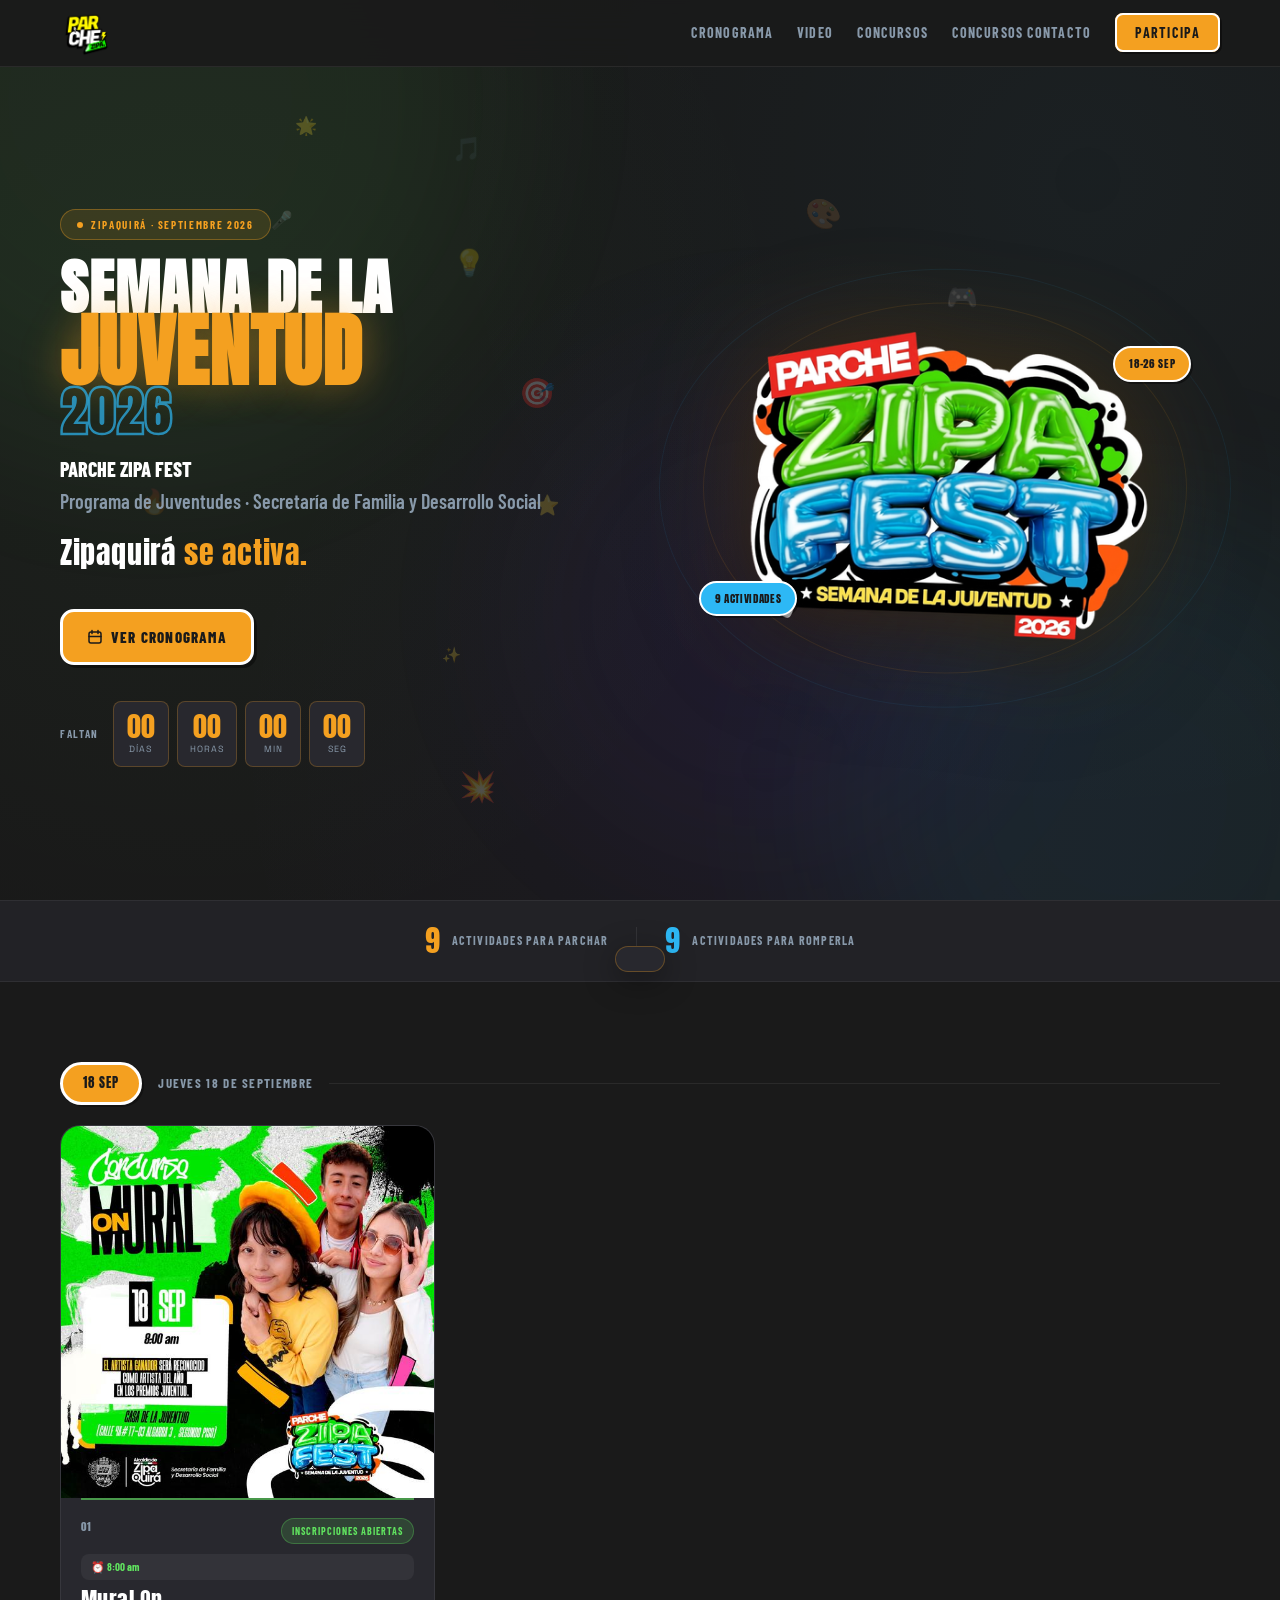
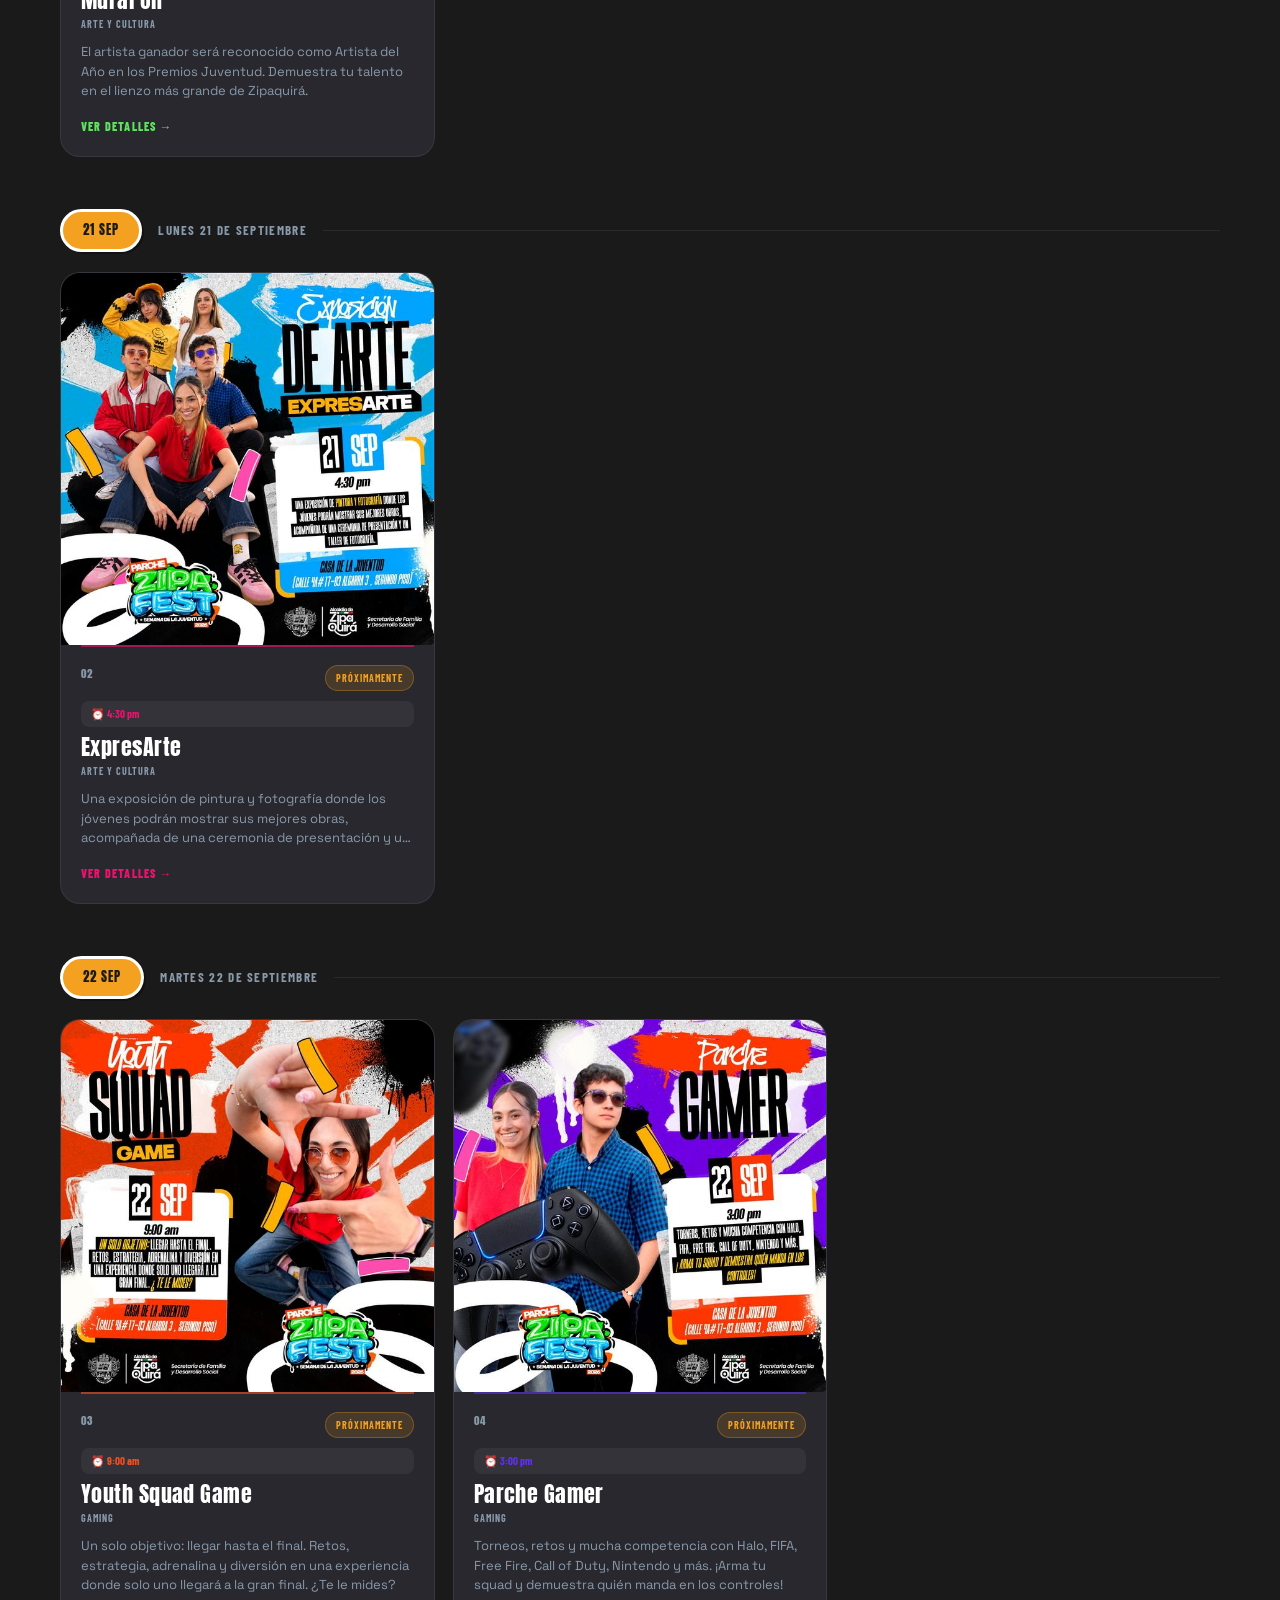
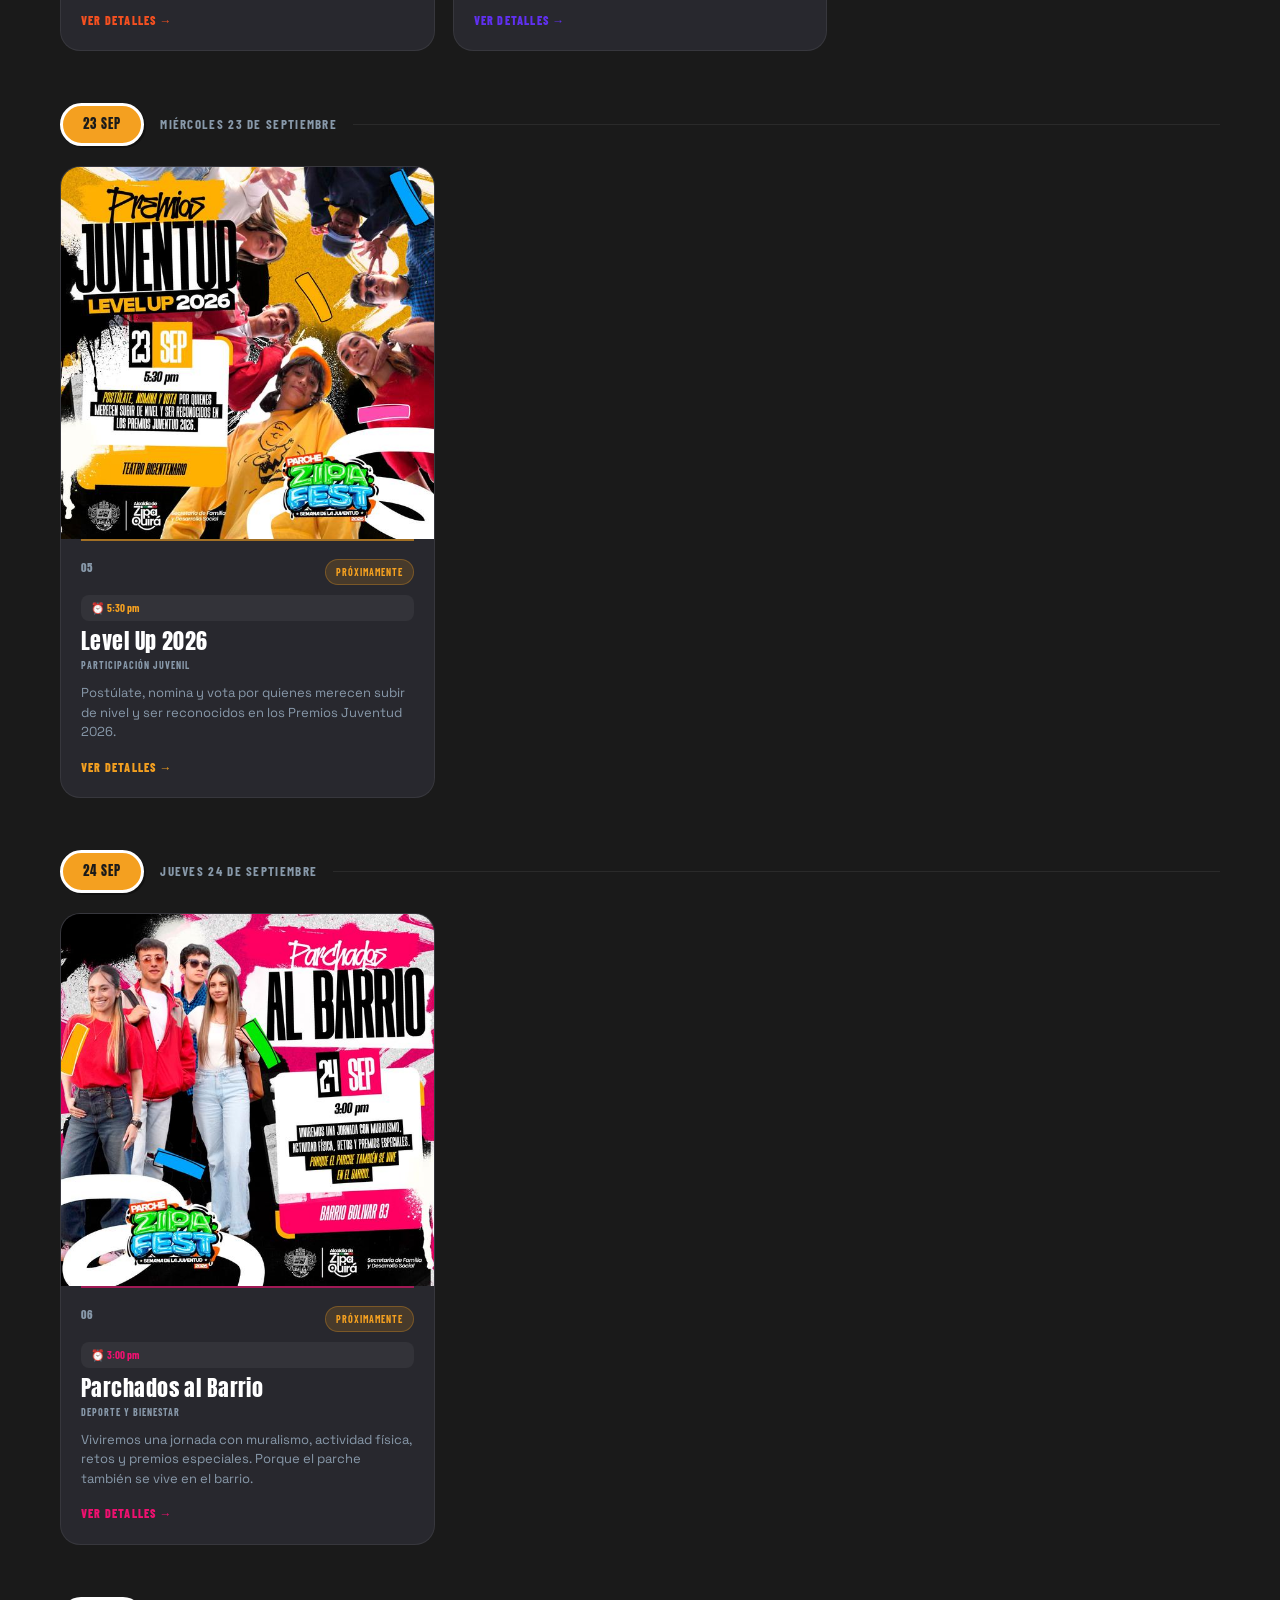
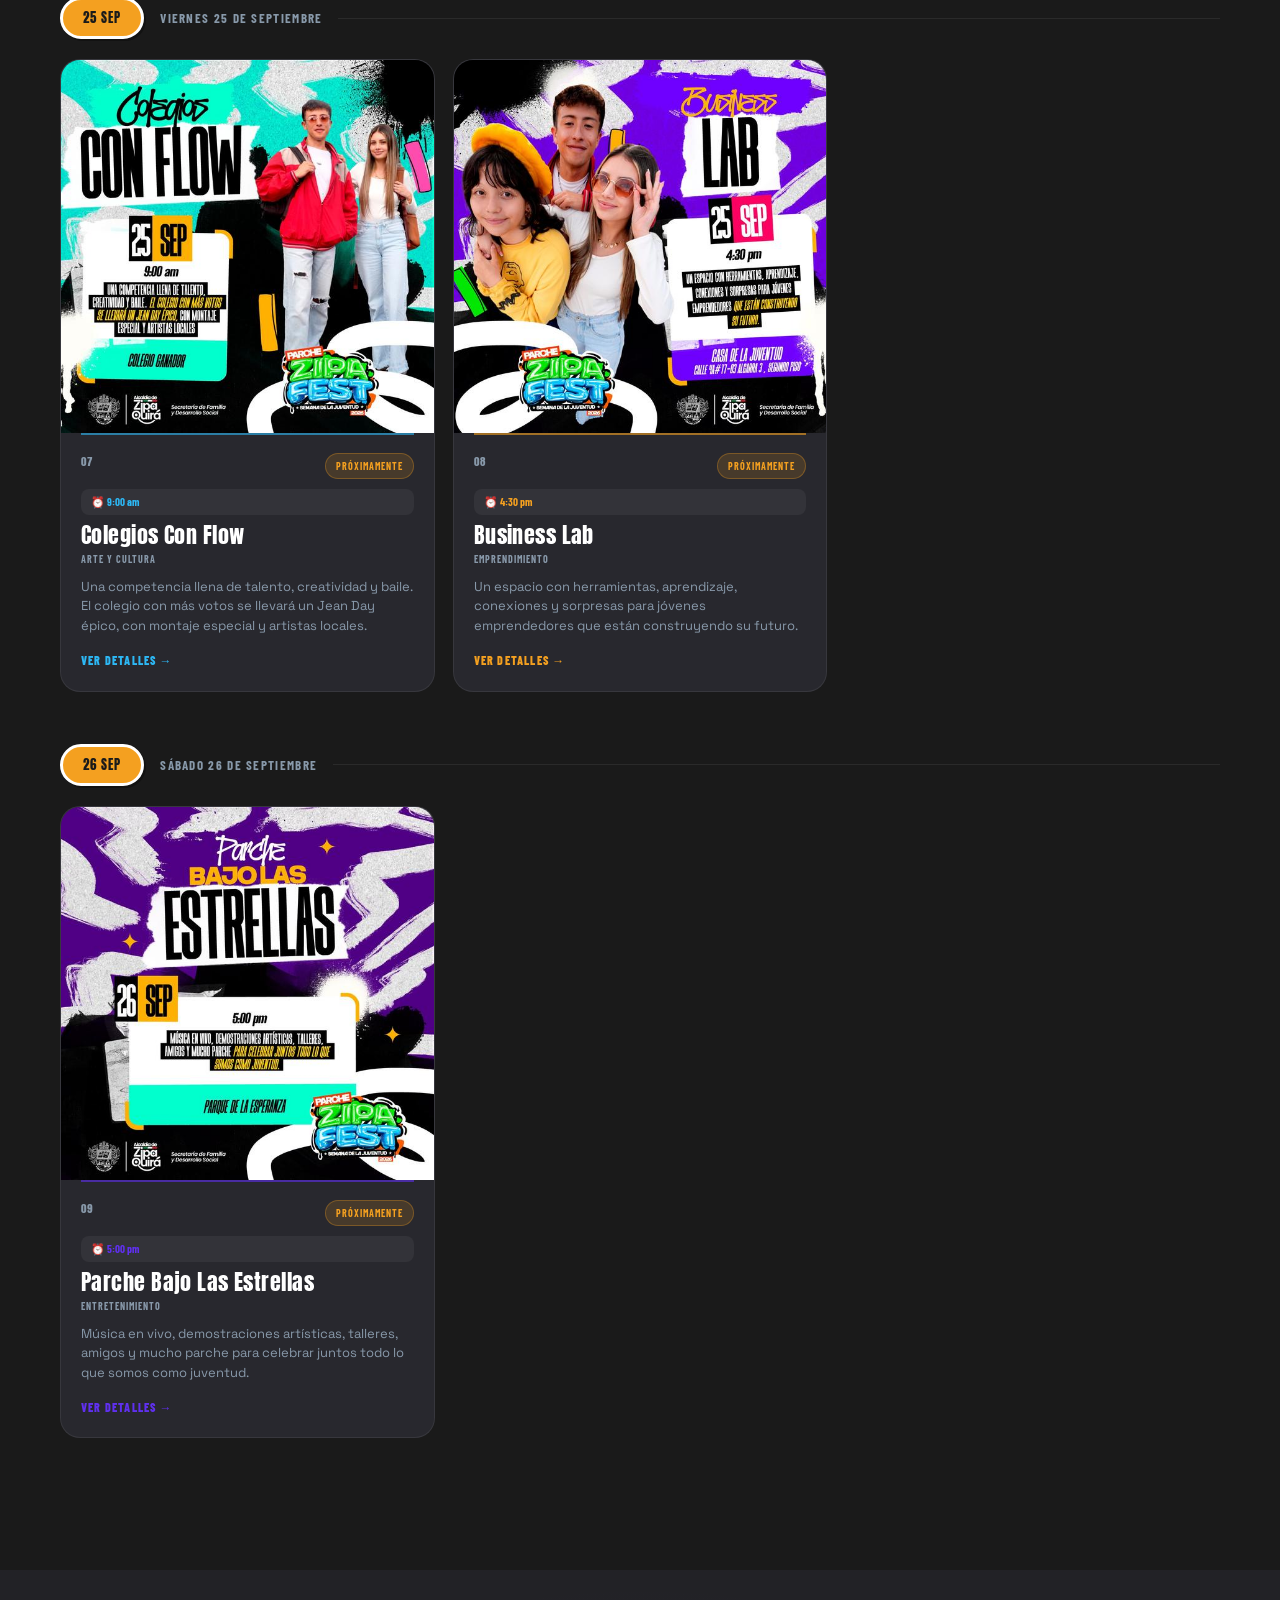
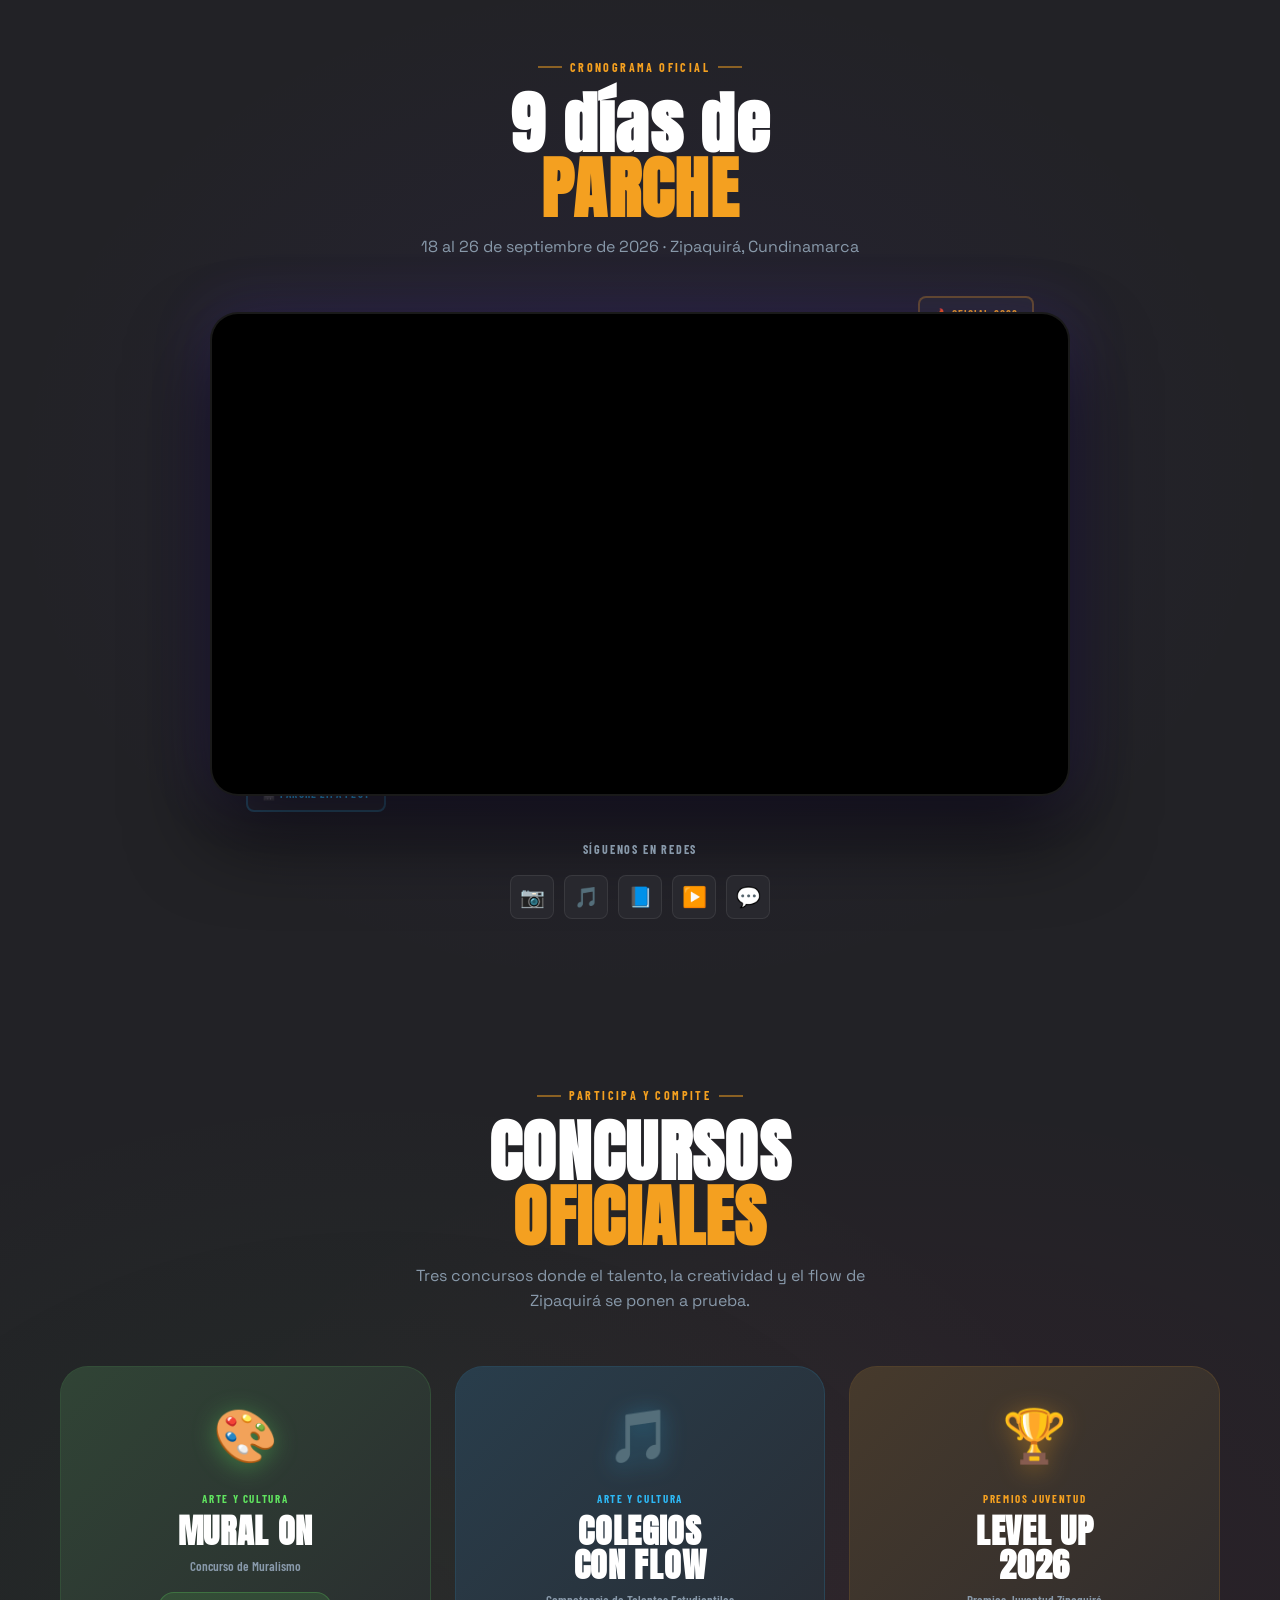
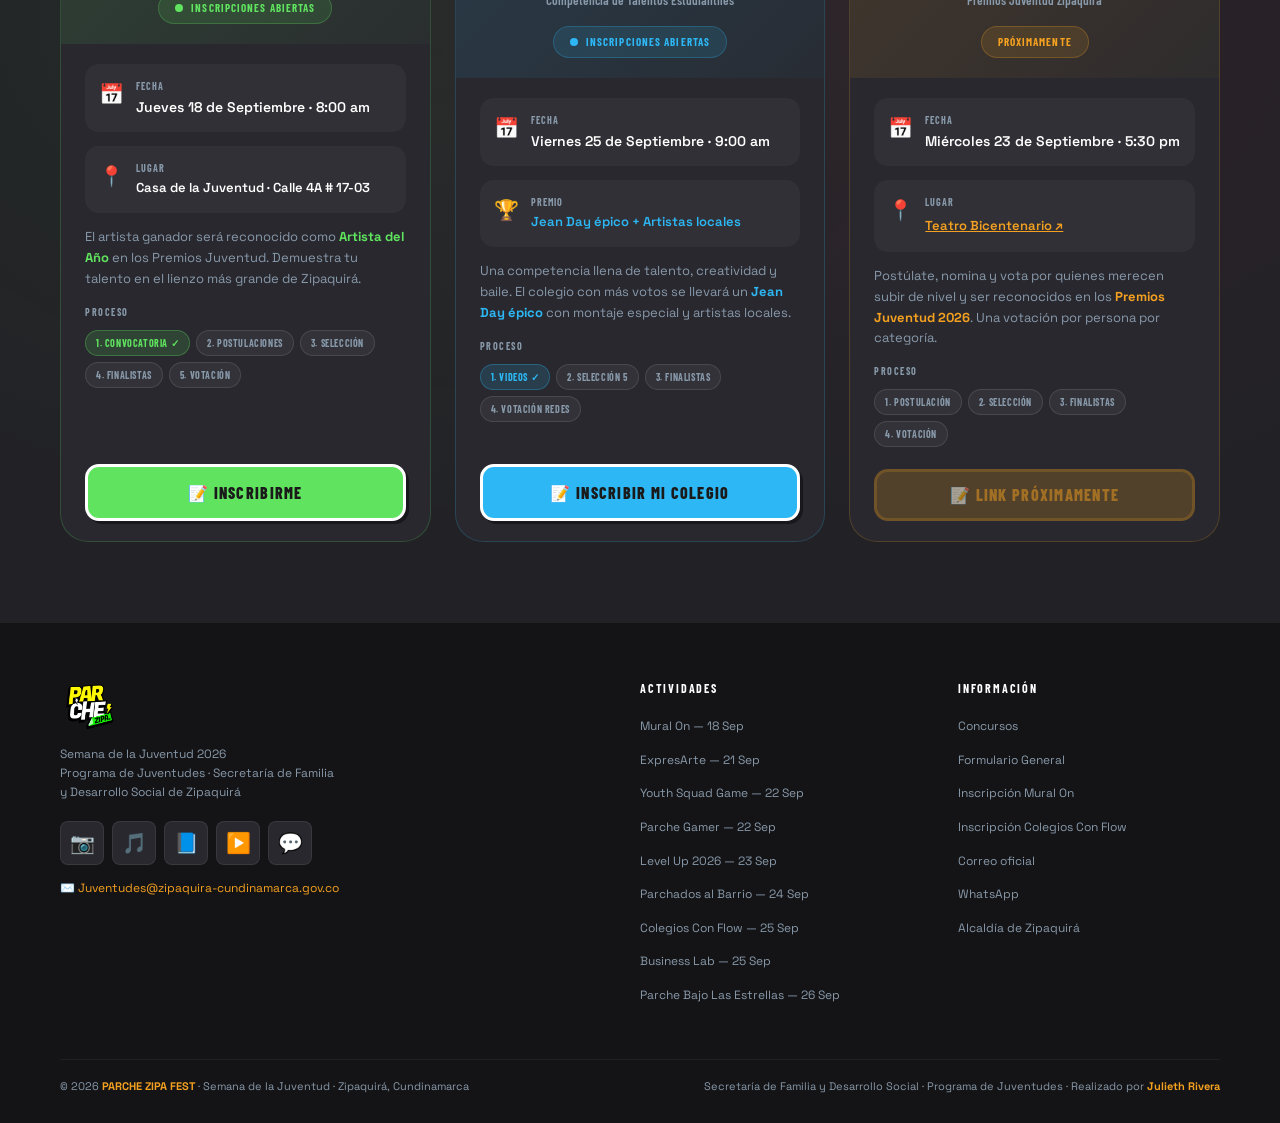
==== commit 6c883b5e: "Update index.html" ====
--- a/index.html
+++ b/index.html
@@ -348,7 +348,7 @@
 <div class="stats-band">
   <div class="container">
     <div class="stats-inner">
-      <div class="stat-item"><span class="stat-num" style="color:var(--orange)">9</span><span class="stat-lbl">Días de Parche</span></div>
+      <div class="stat-item"><span class="stat-num" style="color:var(--orange)">9</span><span class="stat-lbl">Actividades para Parchar</span></div>
       <div class="stat-div"></div>
       <div class="stat-item"><span class="stat-num" style="color:var(--blue)">9</span><span class="stat-lbl">Actividades para Romperla</span></div>
 
@@ -358,33 +358,31 @@
 
 <!-- CRONOGRAMA -->
 <section id="cronograma" class="section">
+  <div class="container">
+
+    <div id="cronogramaContainer" class="reveal"></div>
+  </div>
+</section>
+
+<!-- VIDEO -->
+<section id="video-section" class="section">
   <div class="container">
     <div class="section-header reveal">
       <div class="sec-eyebrow">Cronograma Oficial</div>
       <h2 class="sec-title">9 días de<br><span>PARCHE</span></h2>
       <p class="sec-desc">18 al 26 de septiembre de 2026 · Zipaquirá, Cundinamarca</p>
     </div>
-    <div id="cronogramaContainer" class="reveal"></div>
-  </div>
-</section>
-
-<!-- VIDEO -->
-<section id="video-section" class="section">
-  <div class="container">
-    <div class="section-header reveal">
-      <div class="sec-eyebrow">Video Oficial</div>
-      <h2 class="sec-title">Esto apenas<br><span>comienza...</span></h2>
-    </div>
     <div class="video-wrap reveal">
       <div class="v-sticker vs1">🔥 OFICIAL 2026</div>
       <div class="v-sticker vs2">🎬 PARCHE ZIPA FEST</div>
       <div class="video-screen">
-        <iframe id="videoFrame" style="display:none" frameborder="0" allow="accelerometer;autoplay;clipboard-write;encrypted-media;gyroscope;picture-in-picture" allowfullscreen></iframe>
-        <div class="video-ph" id="videoPh">
-          <div class="vplay">▶</div>
-          <p style="font-family:var(--font-d);font-size:20px;color:var(--white);letter-spacing:.05em">VIDEO PRÓXIMAMENTE</p>
-          <p style="font-size:12px;color:var(--muted)">Configura VIDEO_URL en el script</p>
-        </div>
+        <iframe
+          src="https://www.youtube.com/embed/rhVY-NbKNl4"
+          frameborder="0"
+          allow="accelerometer; autoplay; clipboard-write; encrypted-media; gyroscope; picture-in-picture; web-share"
+          allowfullscreen
+          style="width:100%;height:100%;display:block;"
+        ></iframe>
       </div>
     </div>
     <div style="text-align:center;margin-top:44px" class="reveal">
@@ -928,12 +926,7 @@
   document.querySelector(".hero-bg")?.appendChild(el);
 });
 
-// VIDEO
-if(VIDEO_URL&&!VIDEO_URL.includes("TU_VIDEO_ID")){
-  const f=document.getElementById("videoFrame"),ph=document.getElementById("videoPh");
-  if(f){f.src=VIDEO_URL;f.style.display="block";}
-  if(ph)ph.style.display="none";
-}
+// Video: ParcheZipa2026.mp4 (archivo local)
 
 // SOCIALS & WHATSAPP
 document.querySelectorAll(".soc-ig").forEach(e=>e.href=INSTAGRAM);
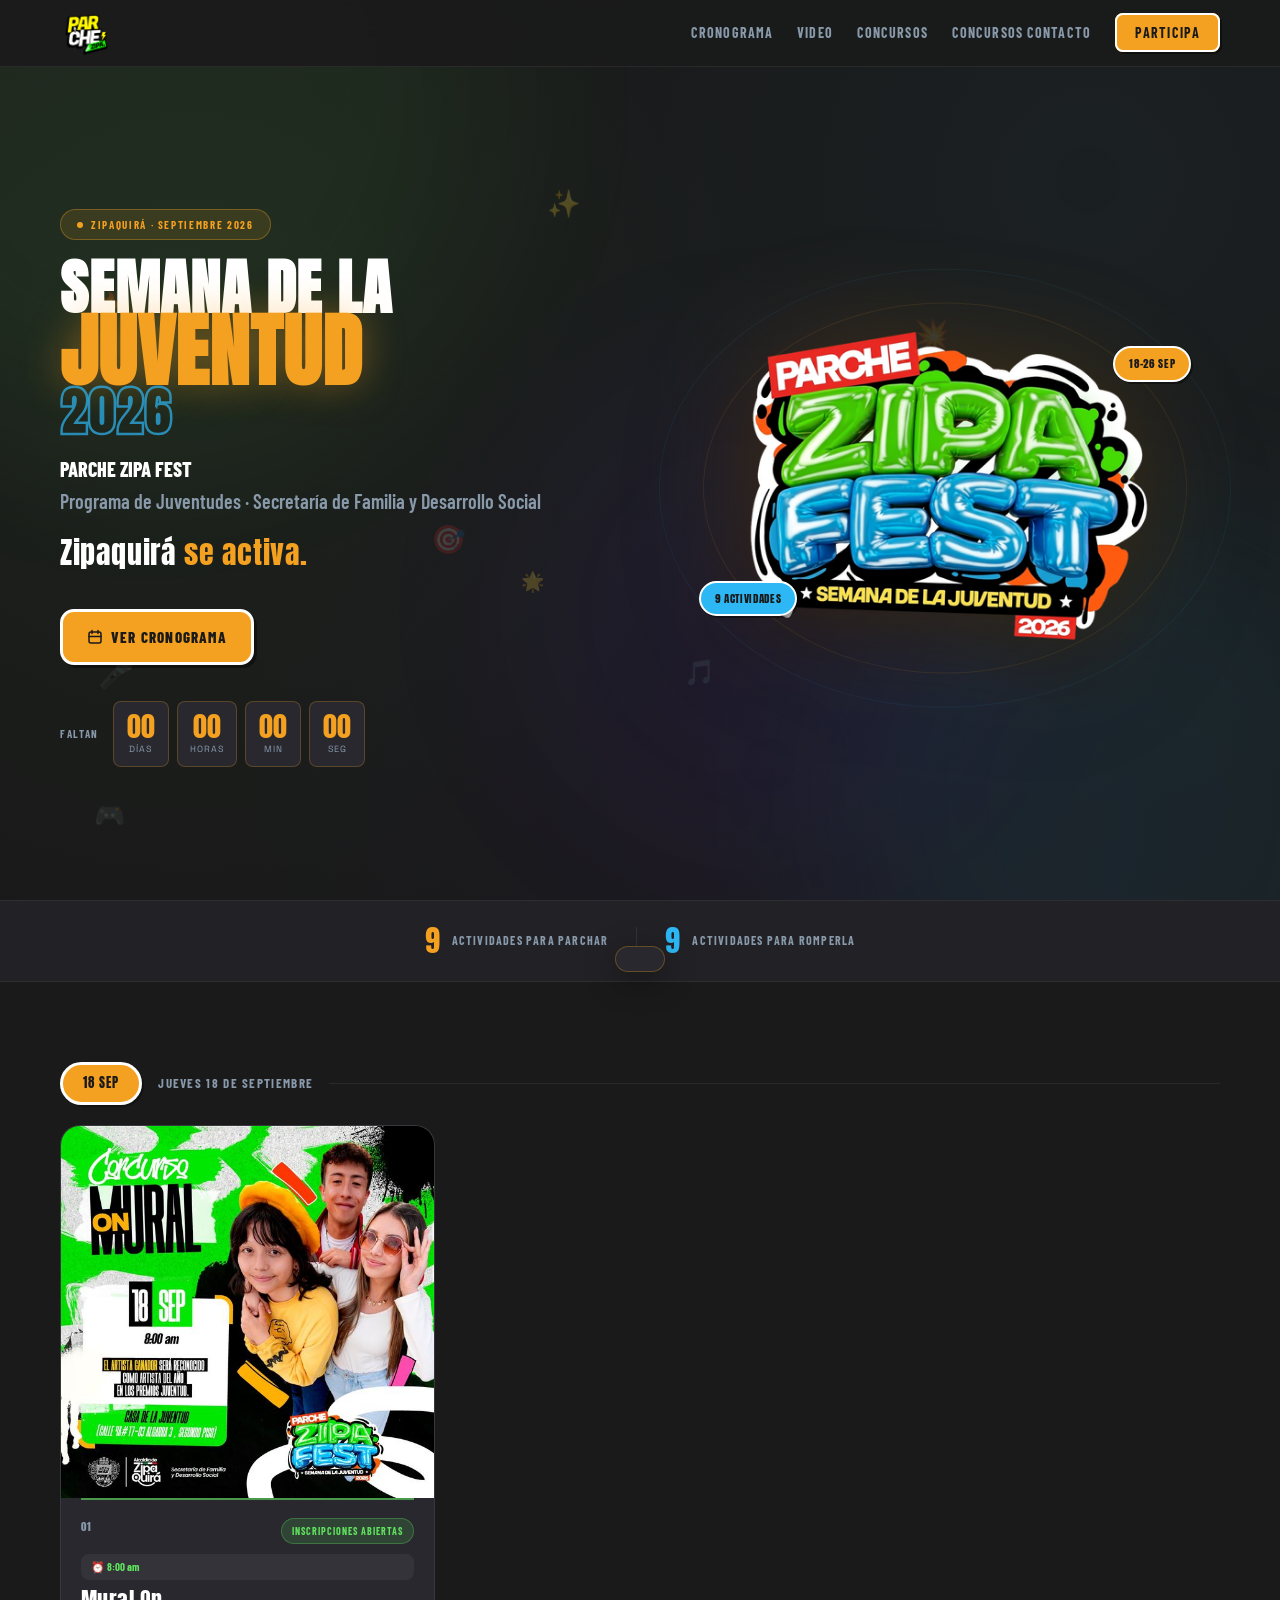
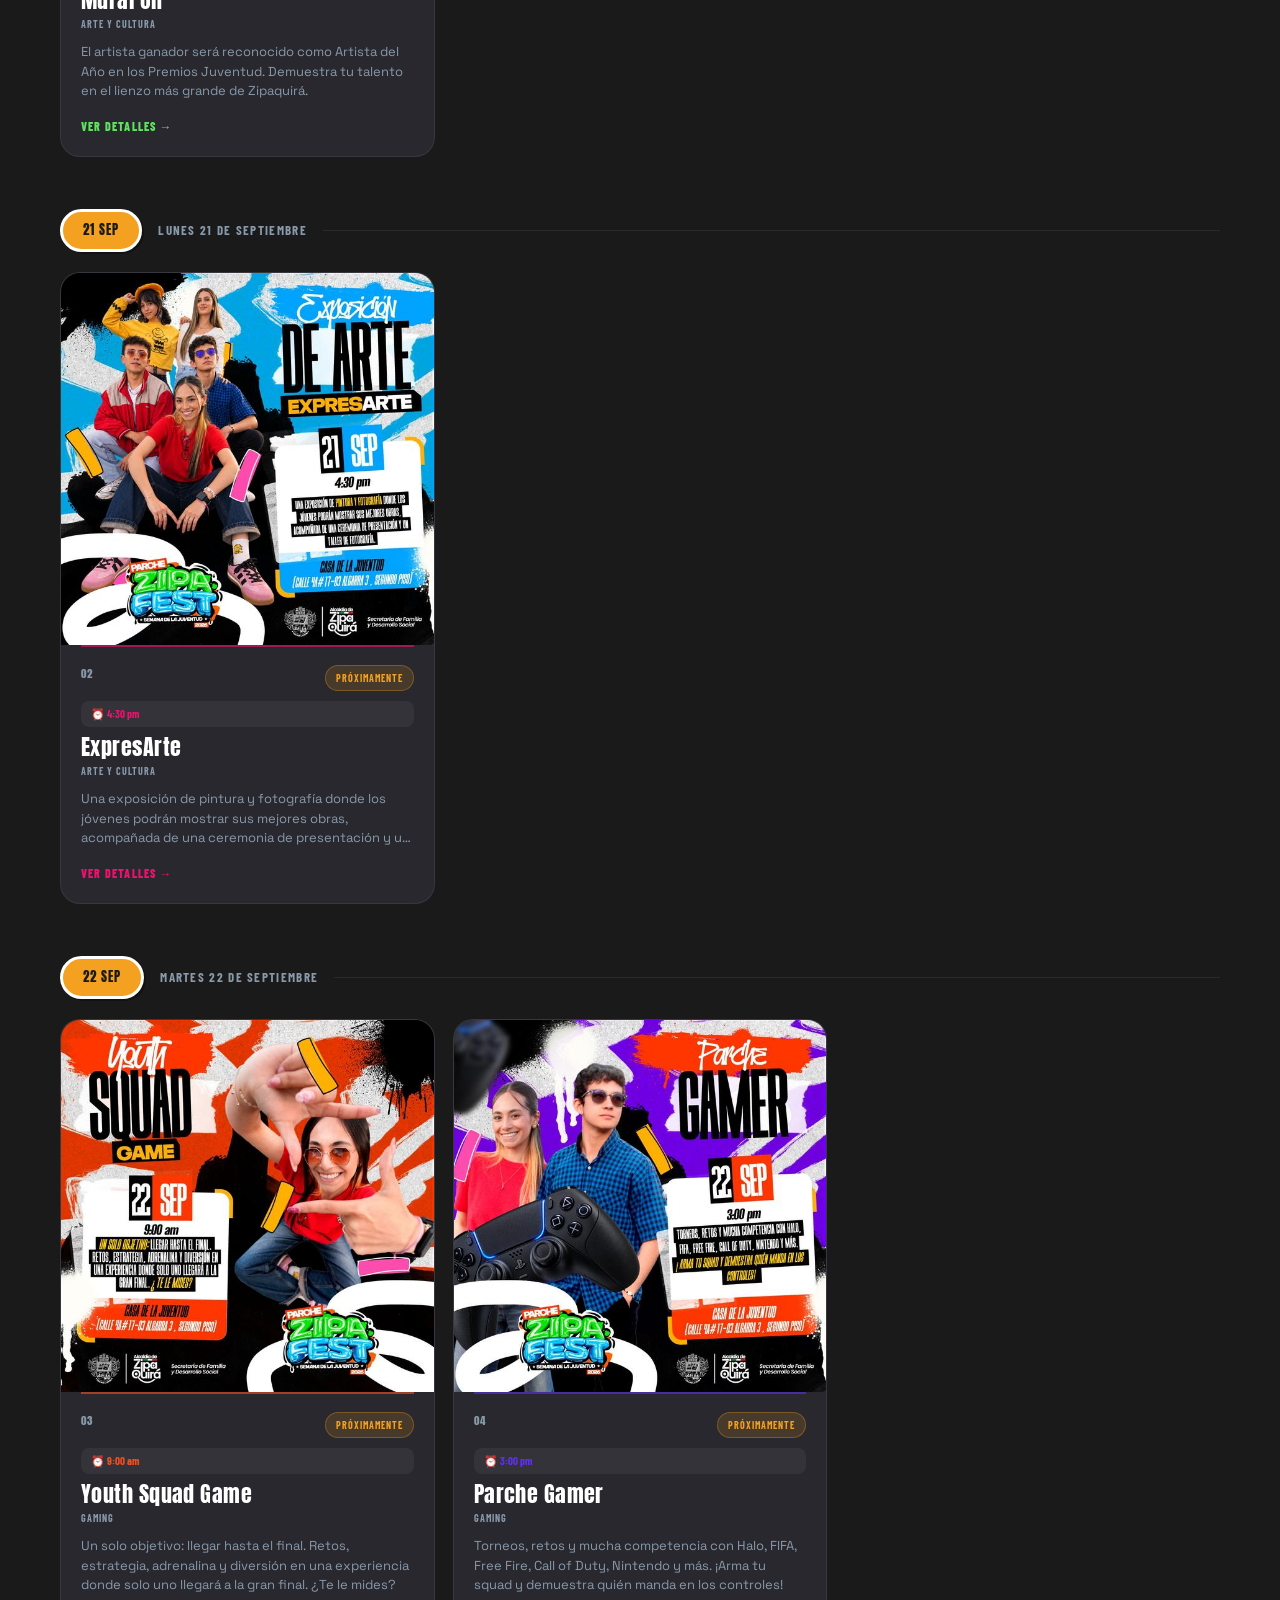
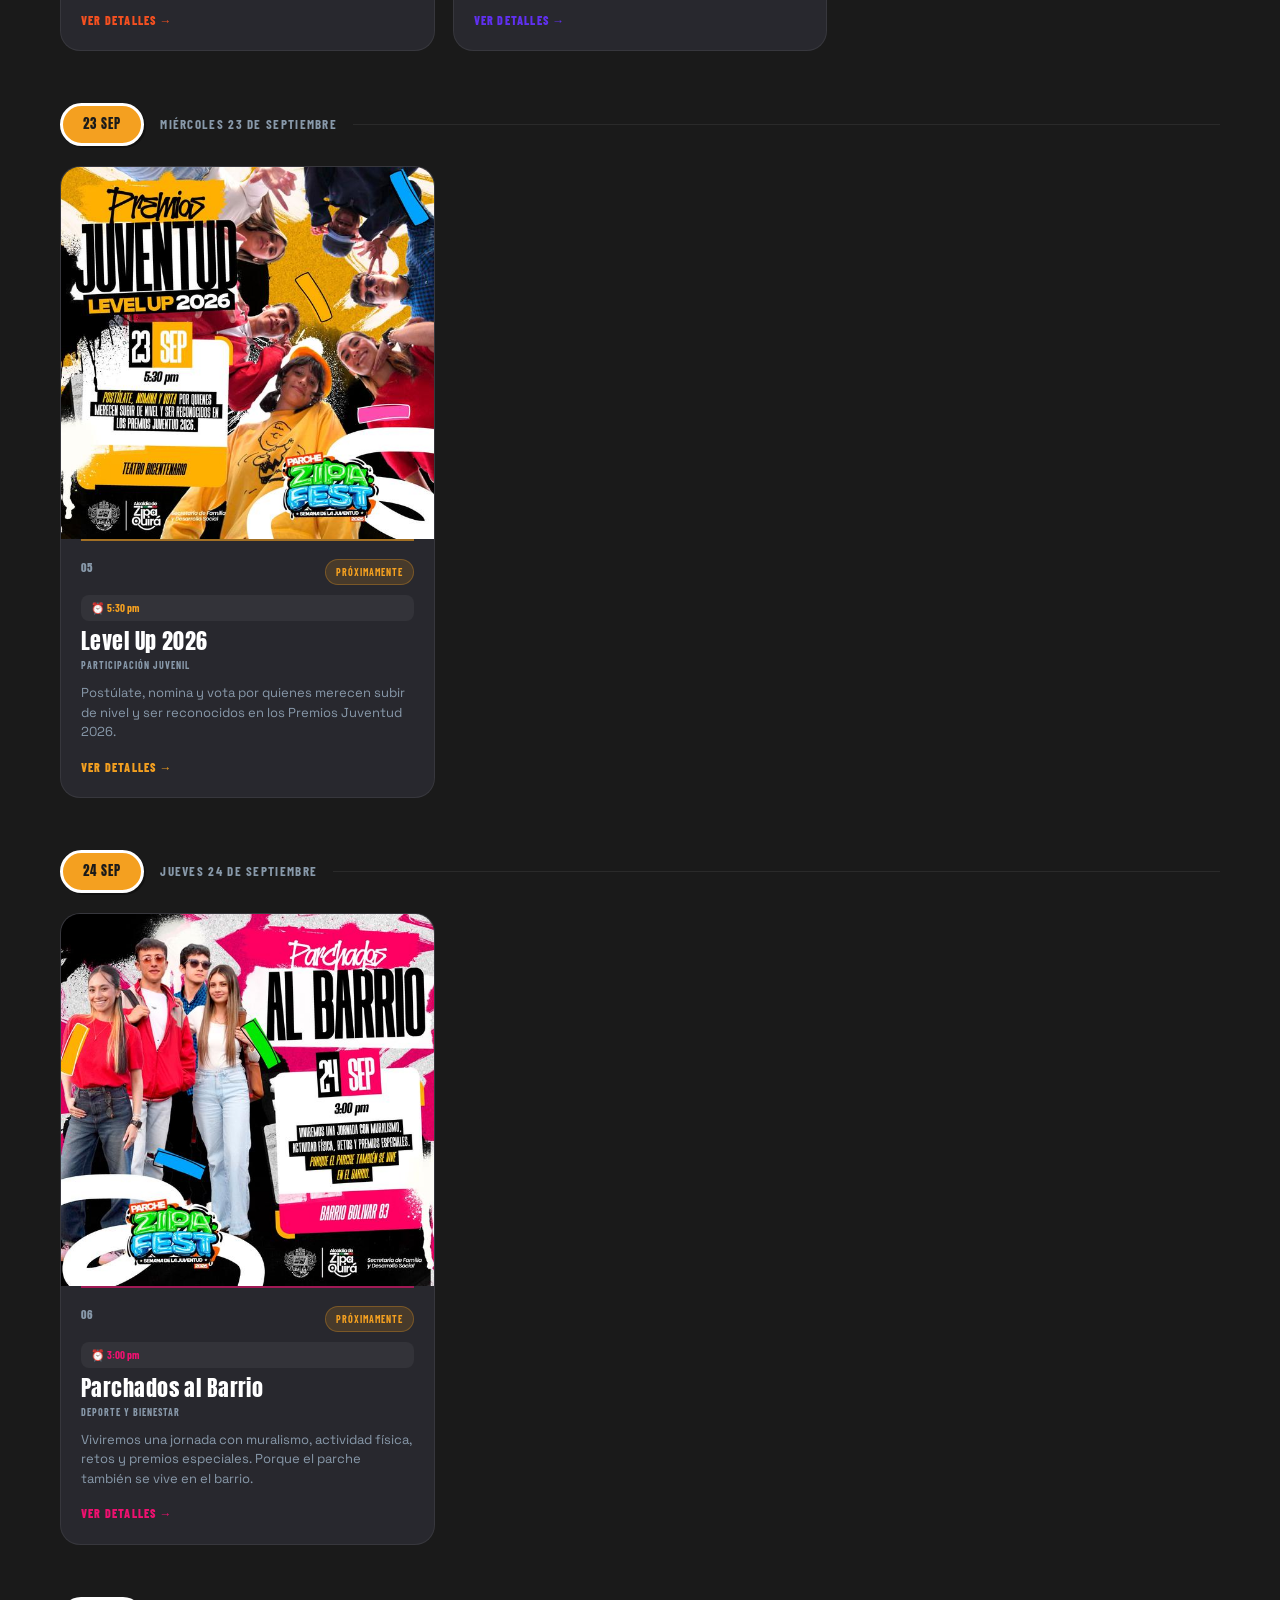
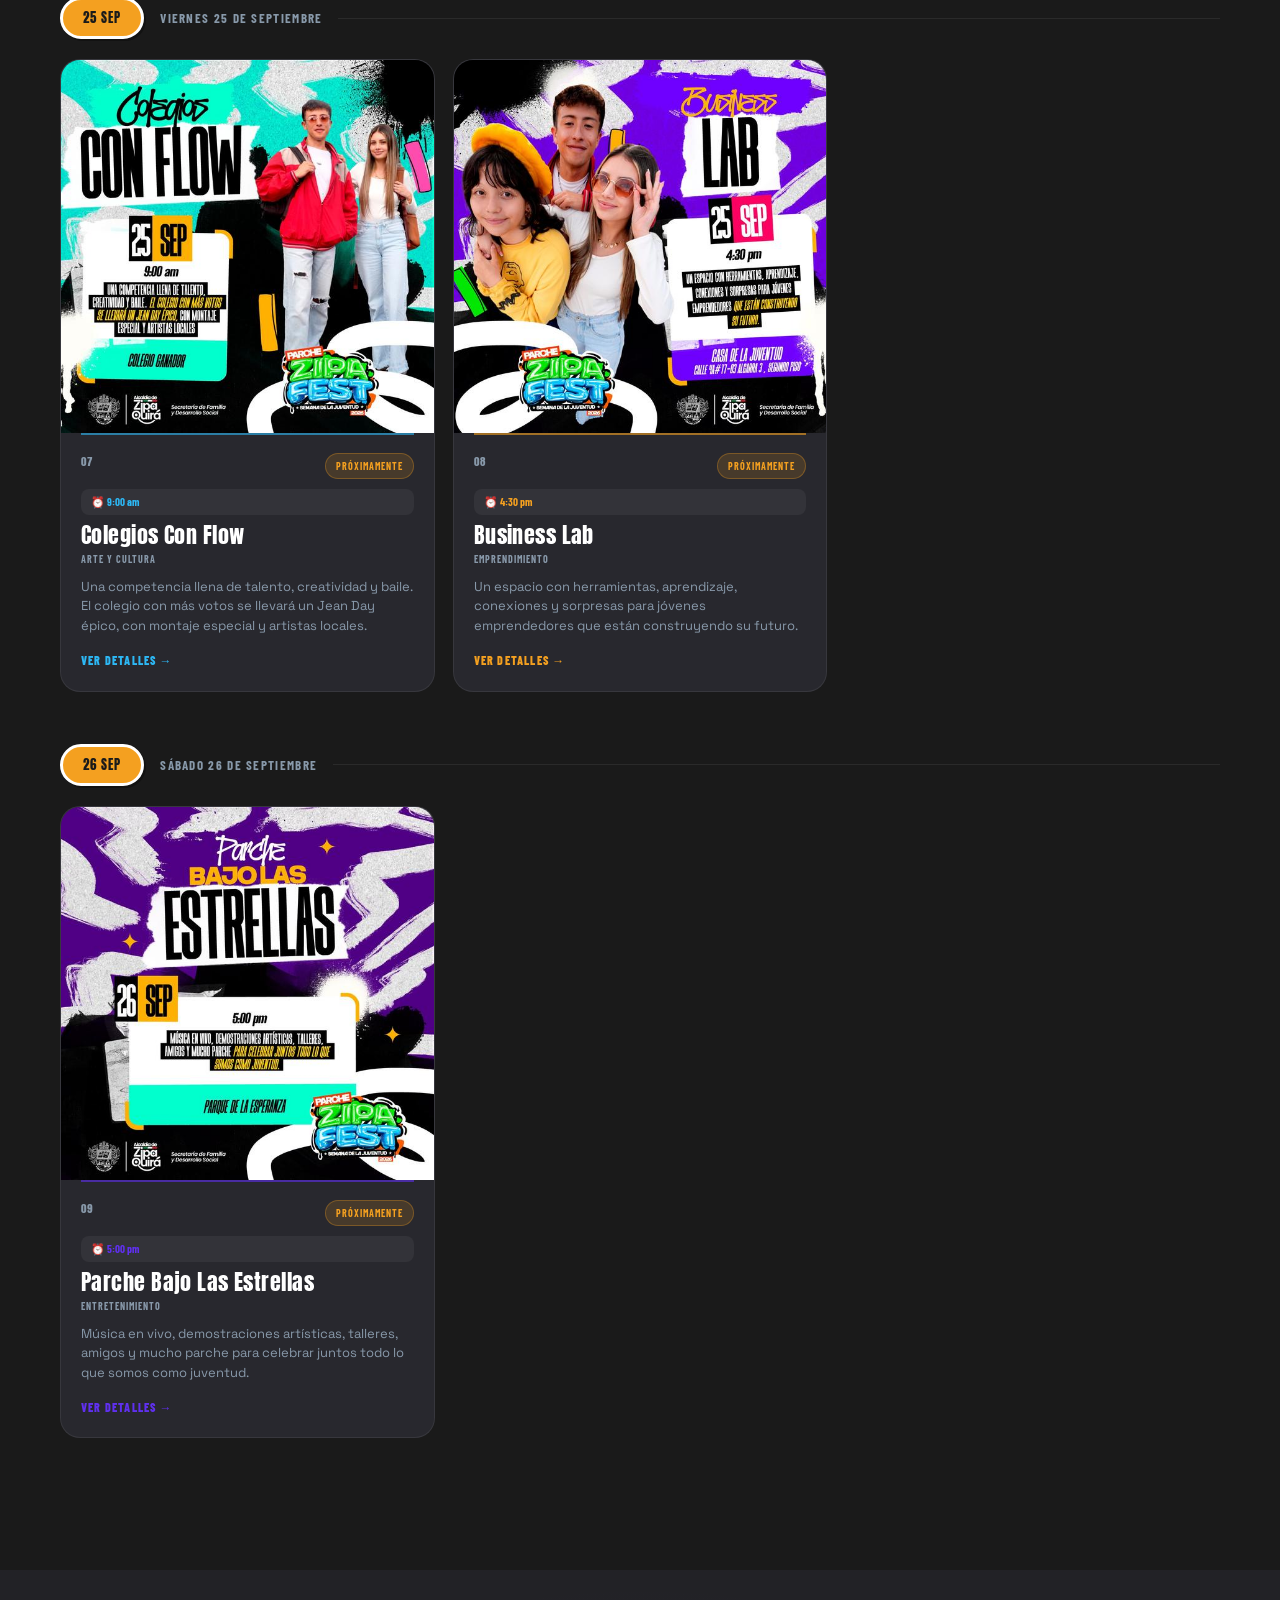
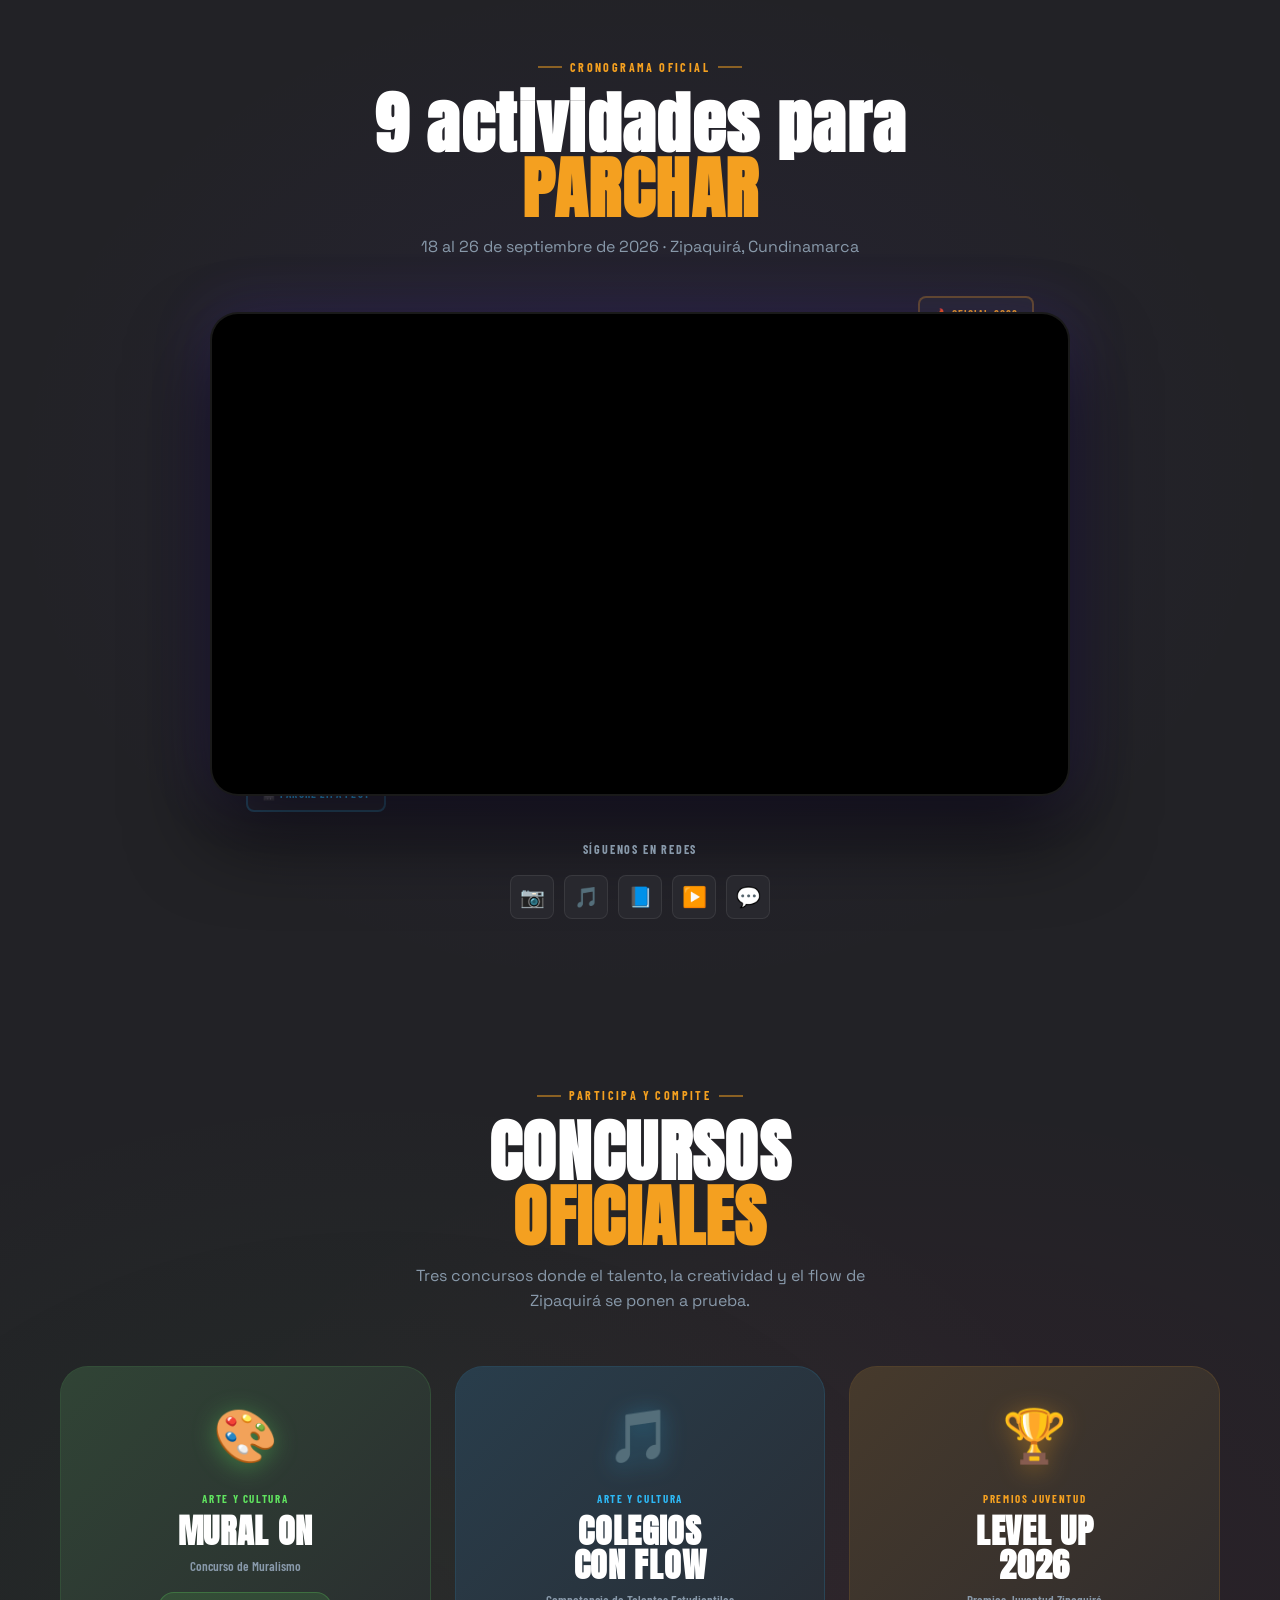
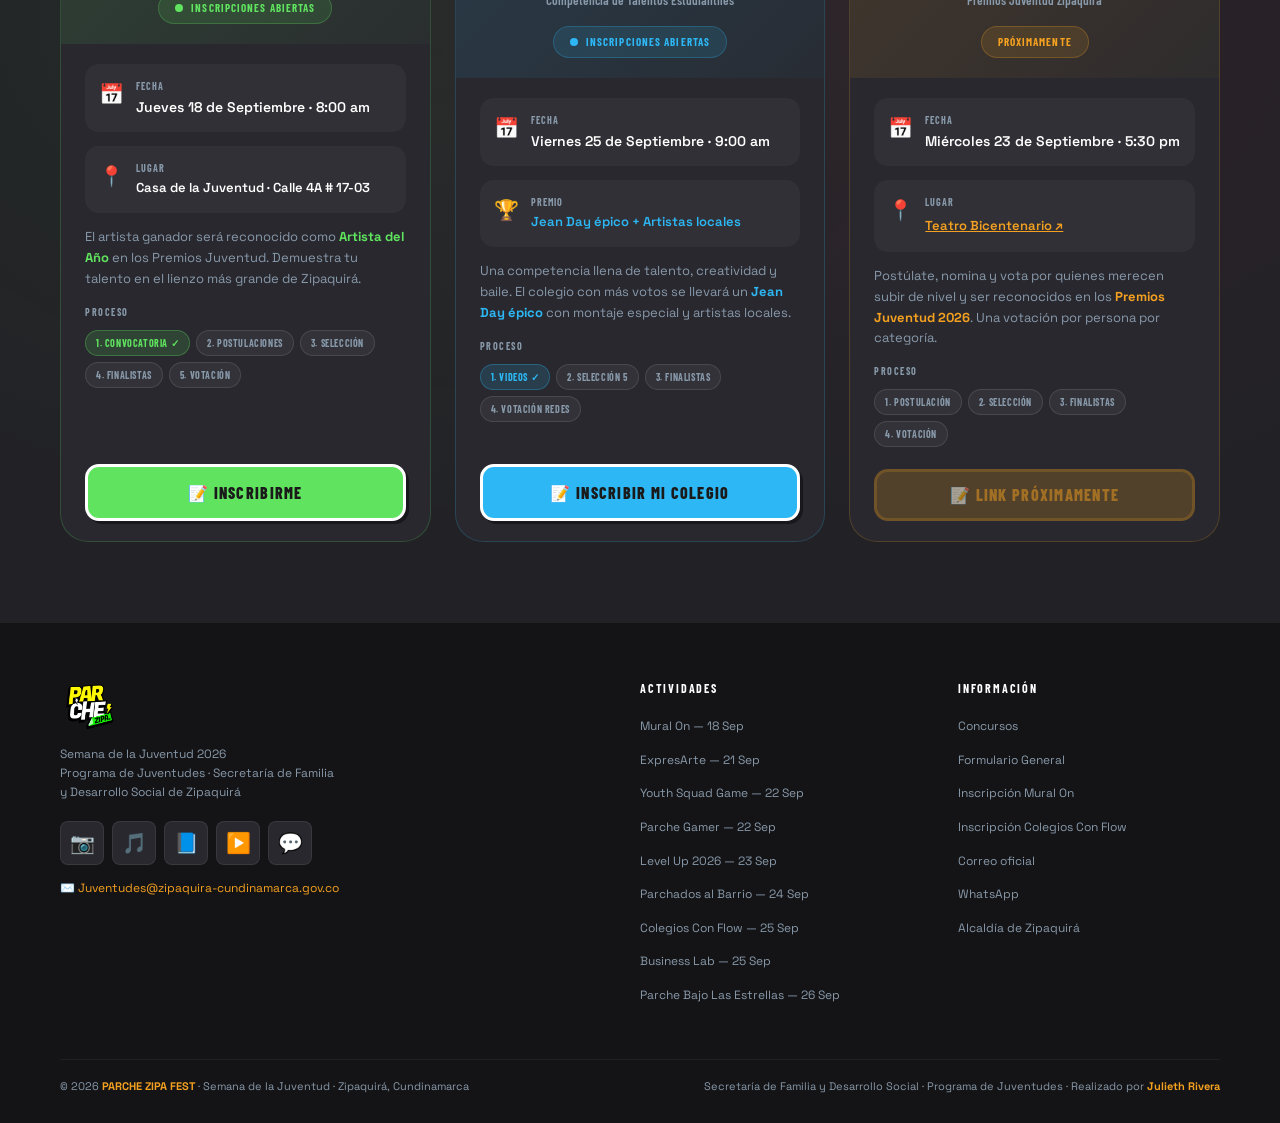
==== commit 2ae34ad2: "Update section title from 'PARCHE' to 'PARCHAR'" ====
--- a/index.html
+++ b/index.html
@@ -369,7 +369,7 @@
   <div class="container">
     <div class="section-header reveal">
       <div class="sec-eyebrow">Cronograma Oficial</div>
-      <h2 class="sec-title">9 días de<br><span>PARCHE</span></h2>
+      <h2 class="sec-title">9 actividades para<br><span>PARCHAR</span></h2>
       <p class="sec-desc">18 al 26 de septiembre de 2026 · Zipaquirá, Cundinamarca</p>
     </div>
     <div class="video-wrap reveal">
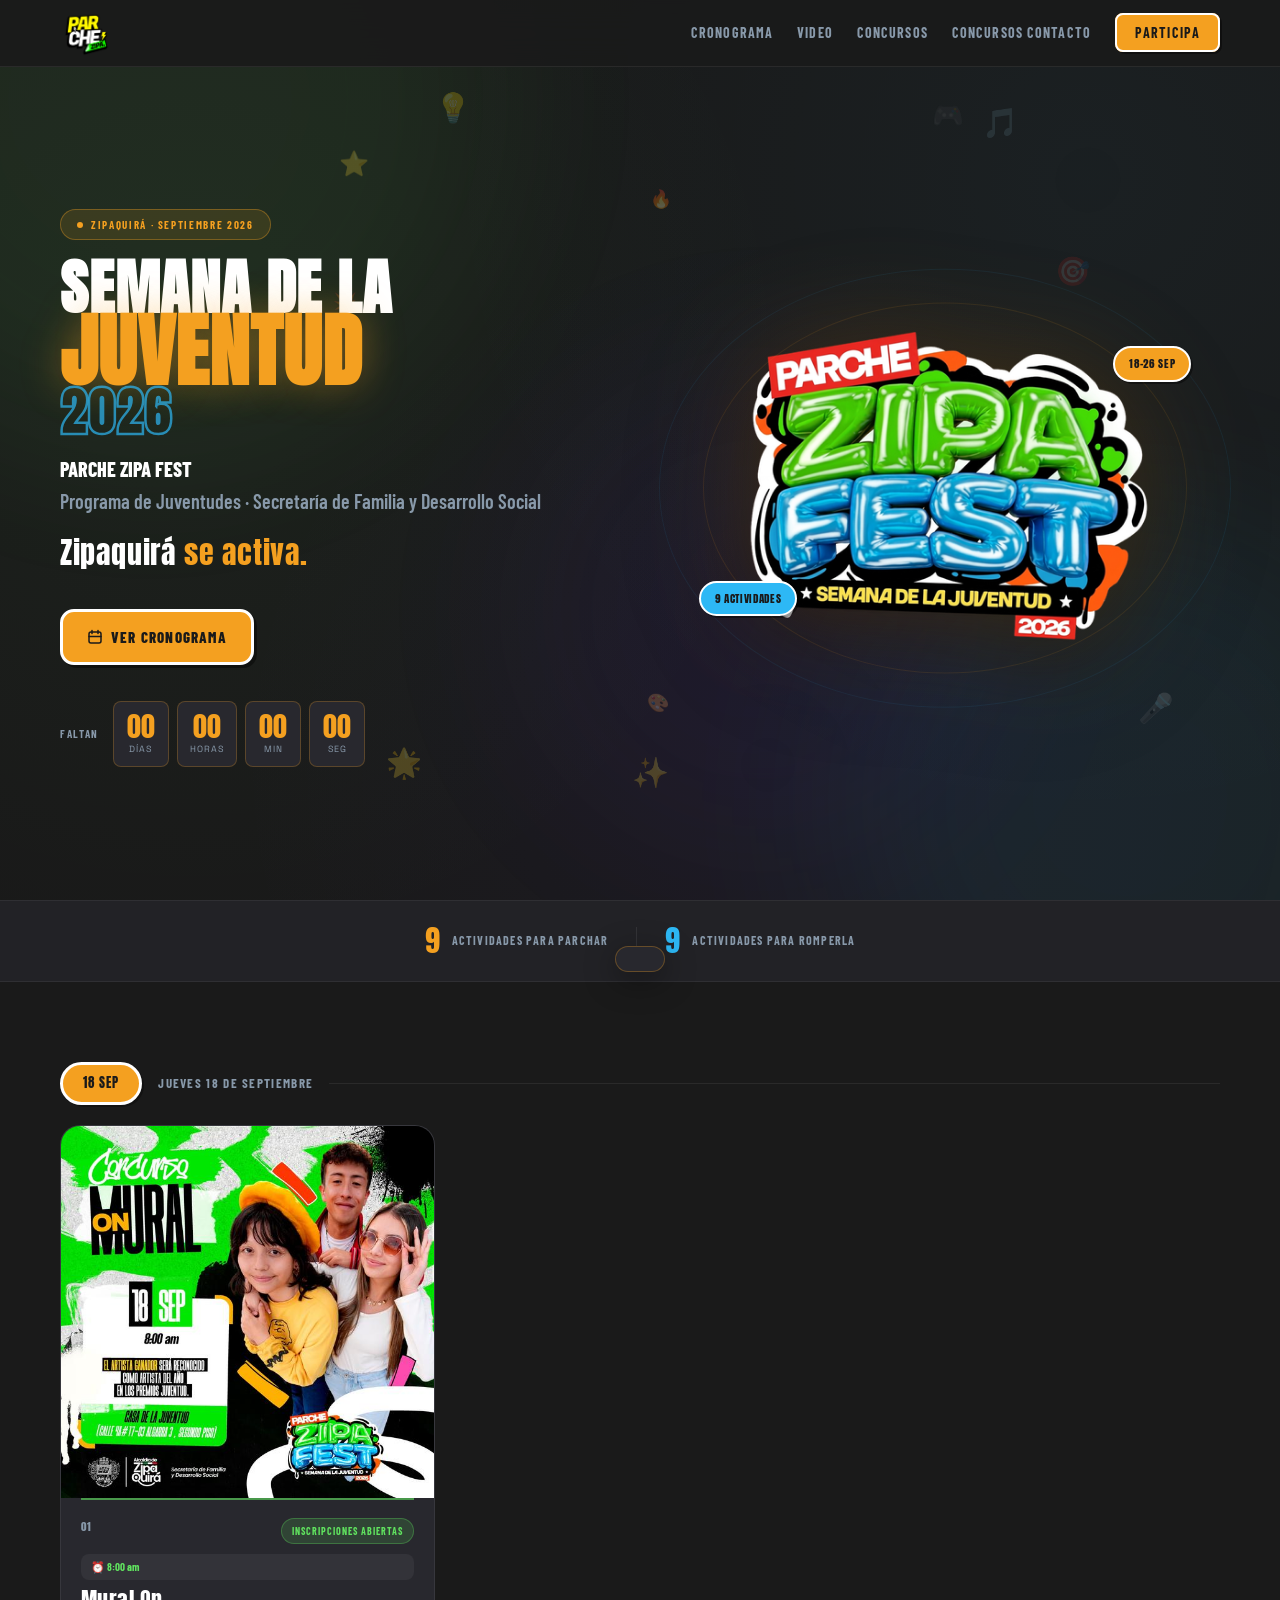
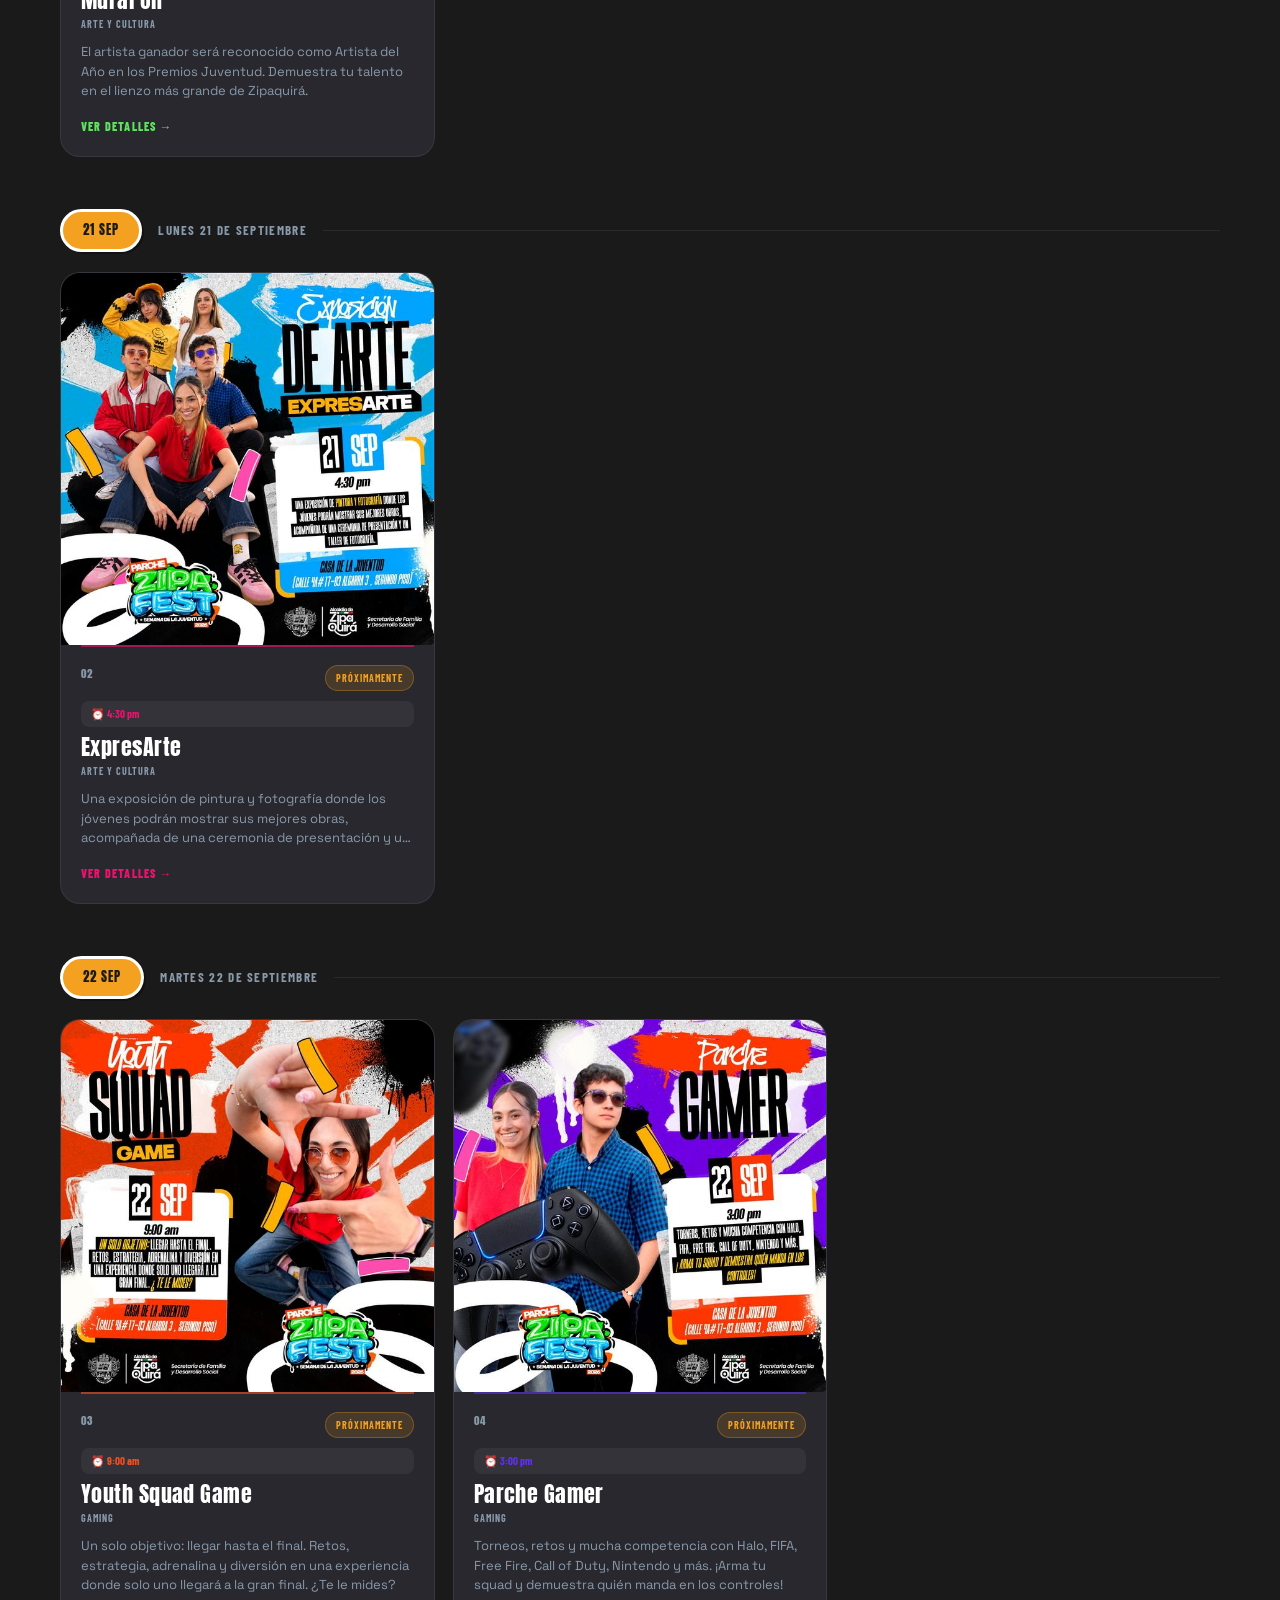
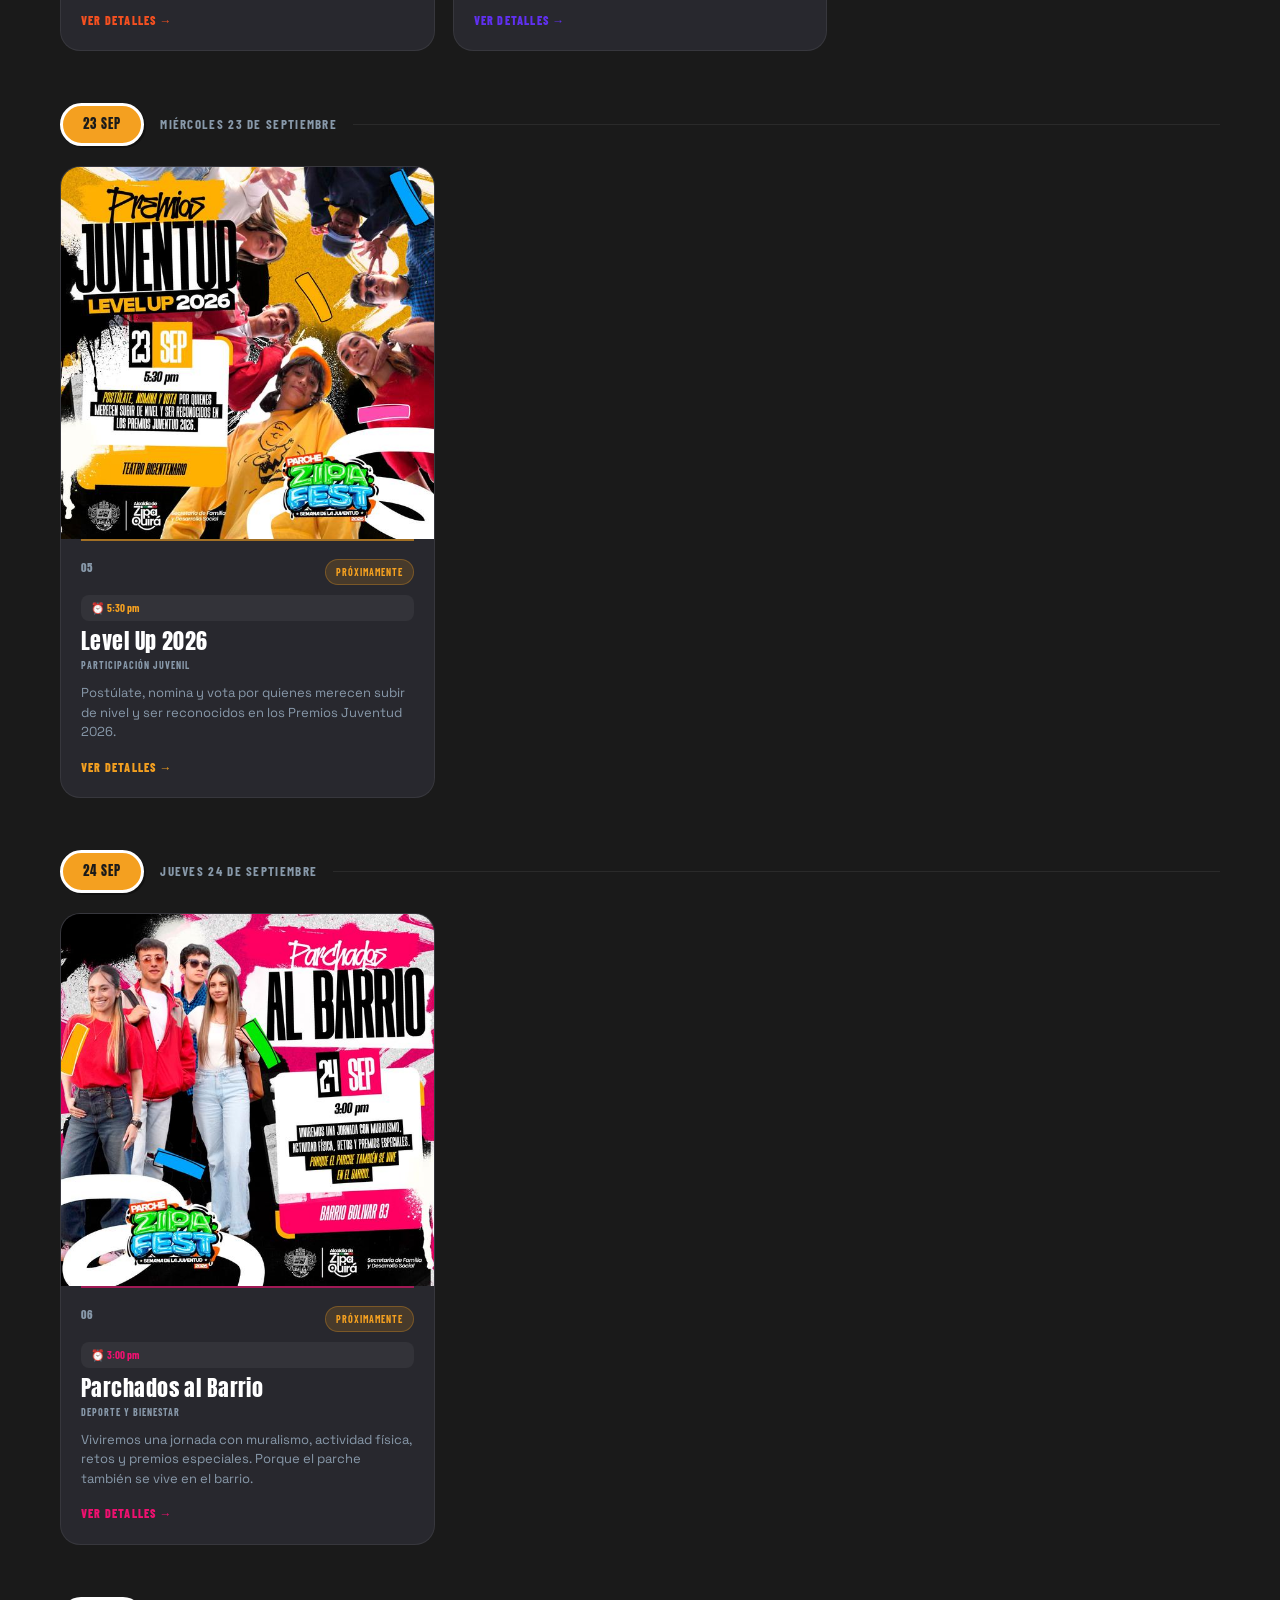
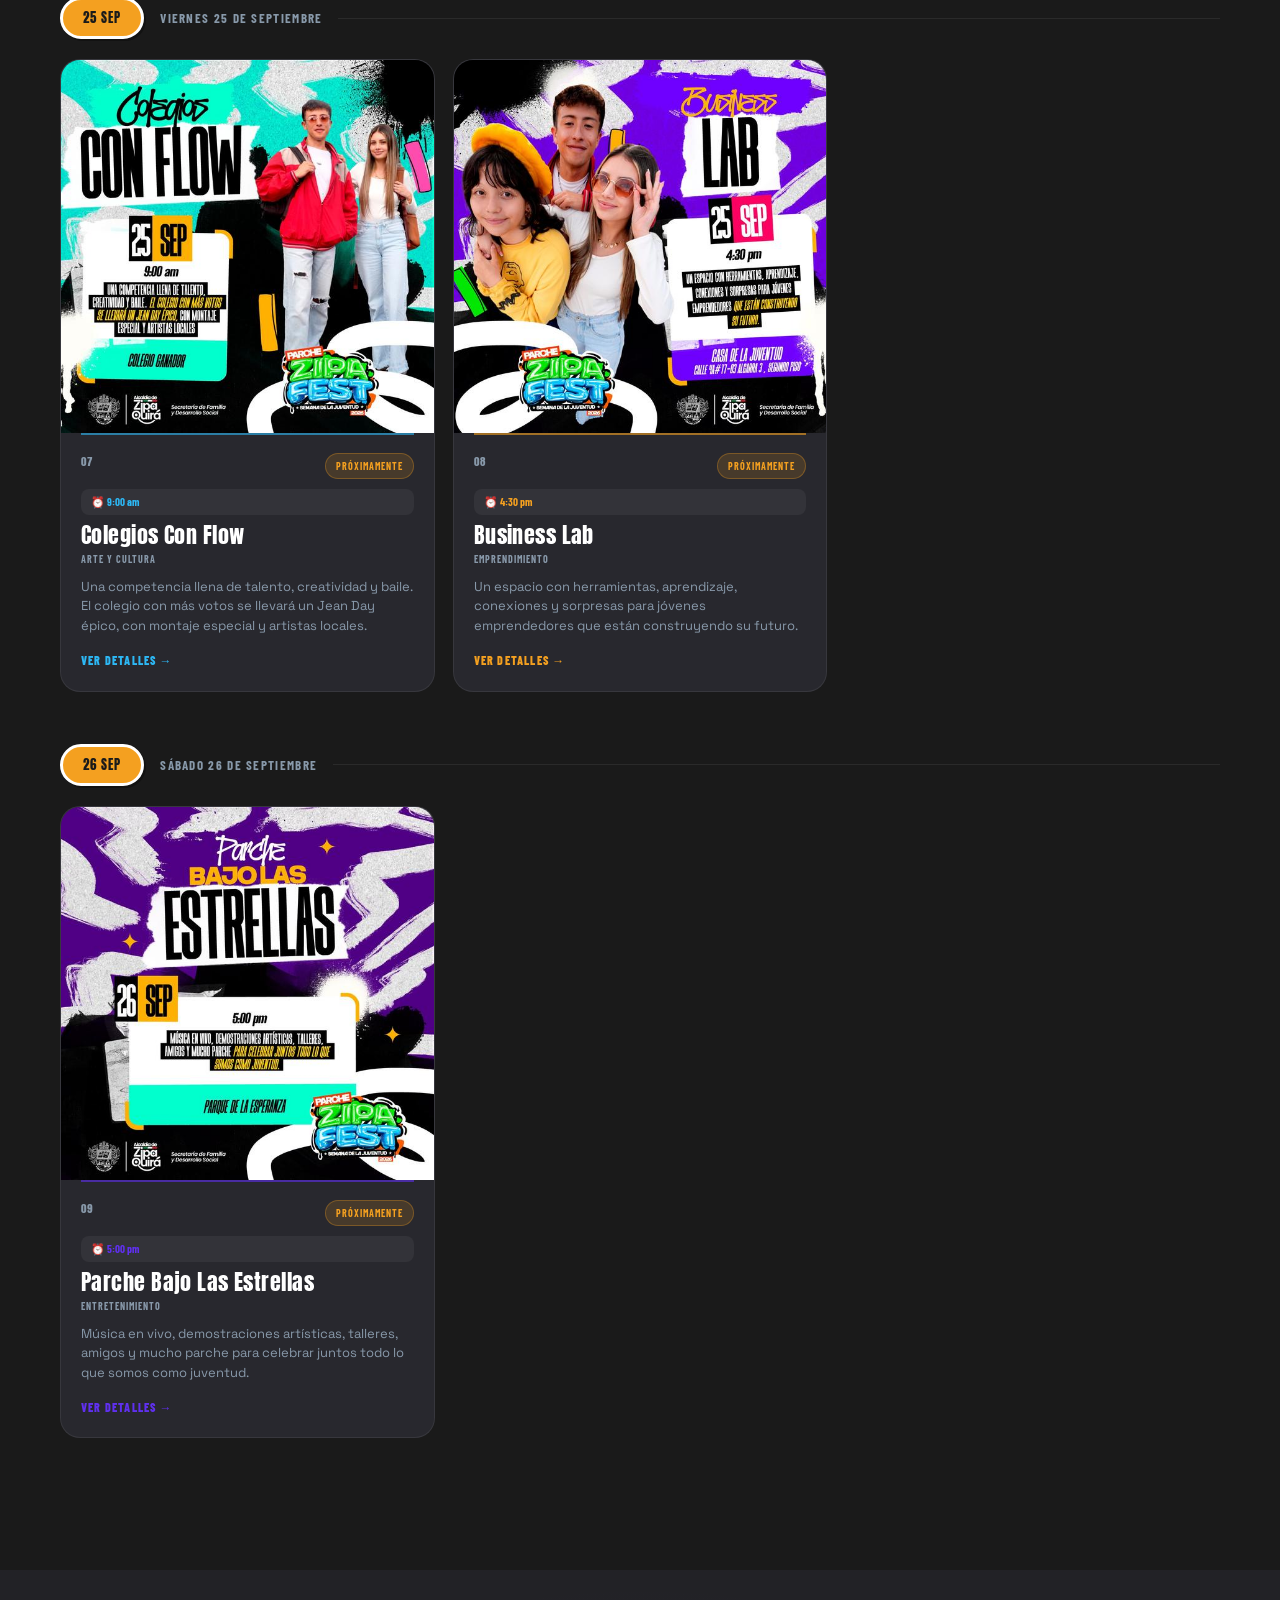
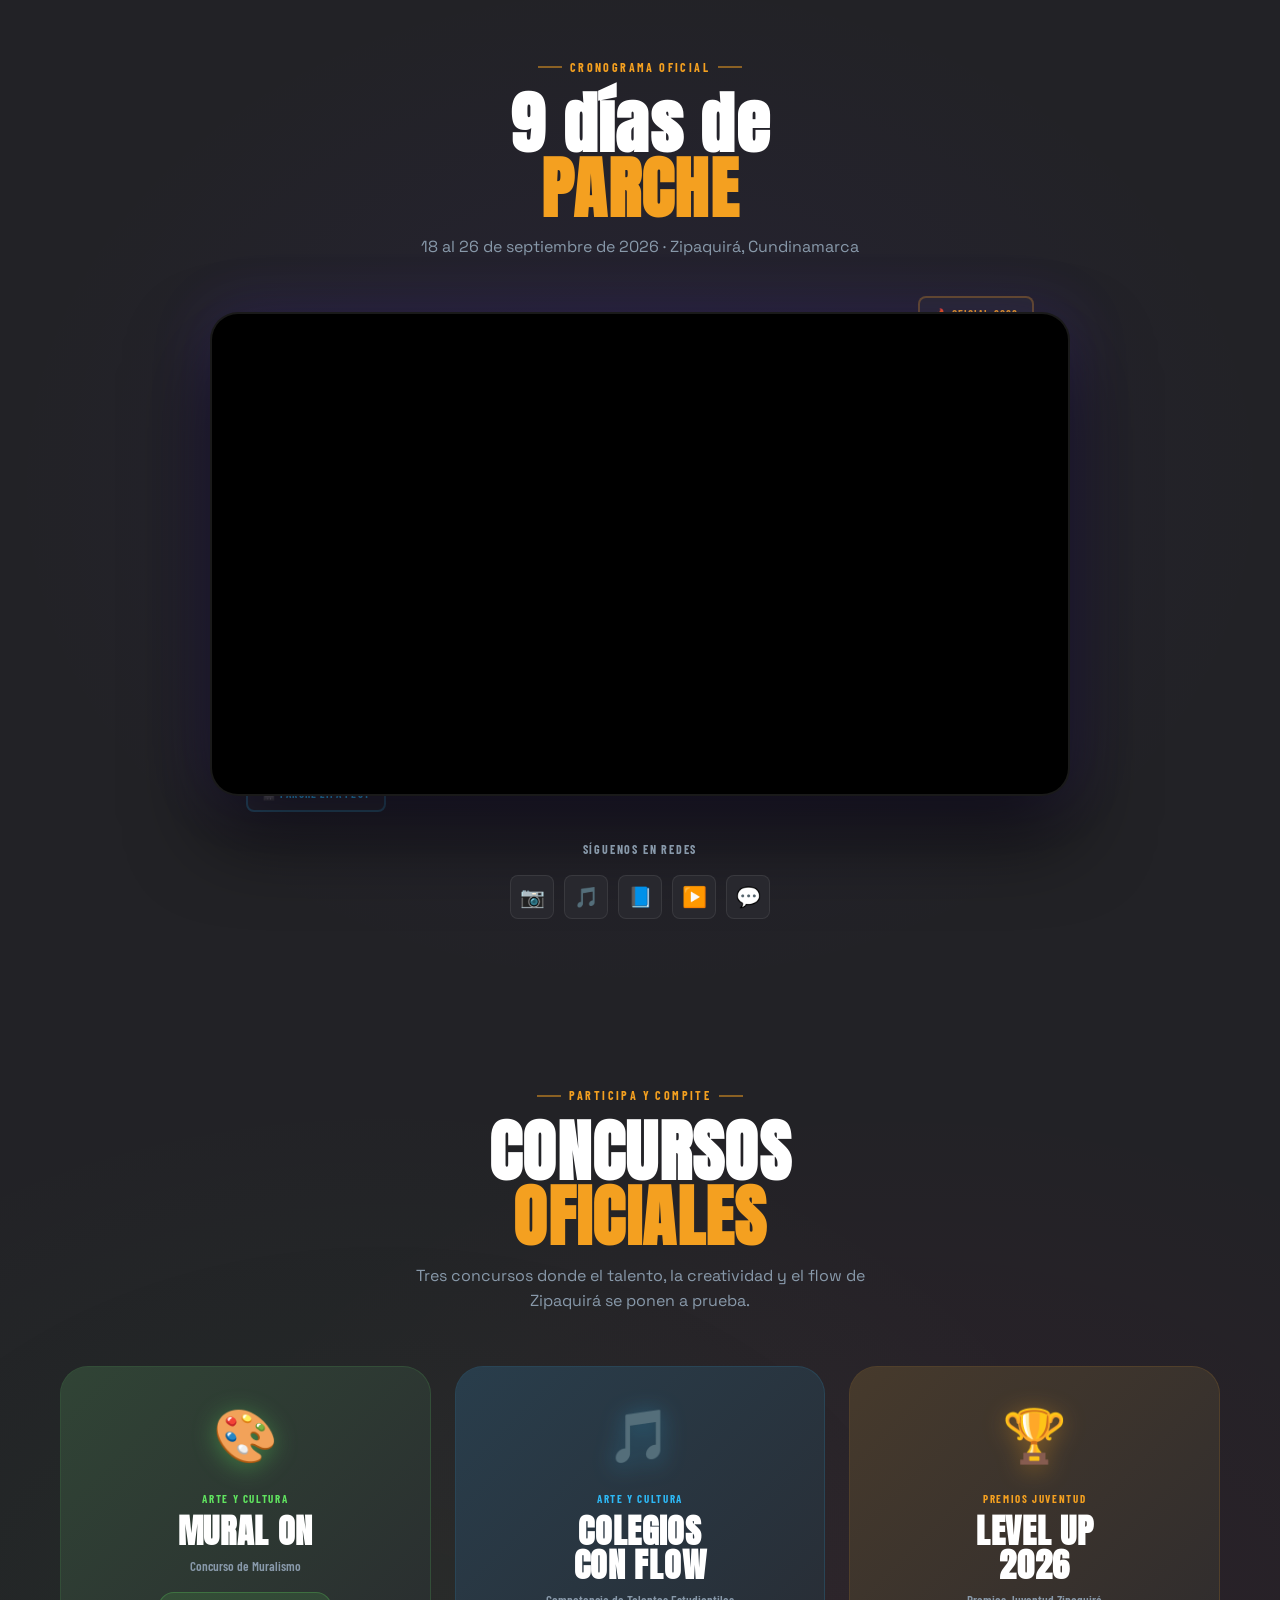
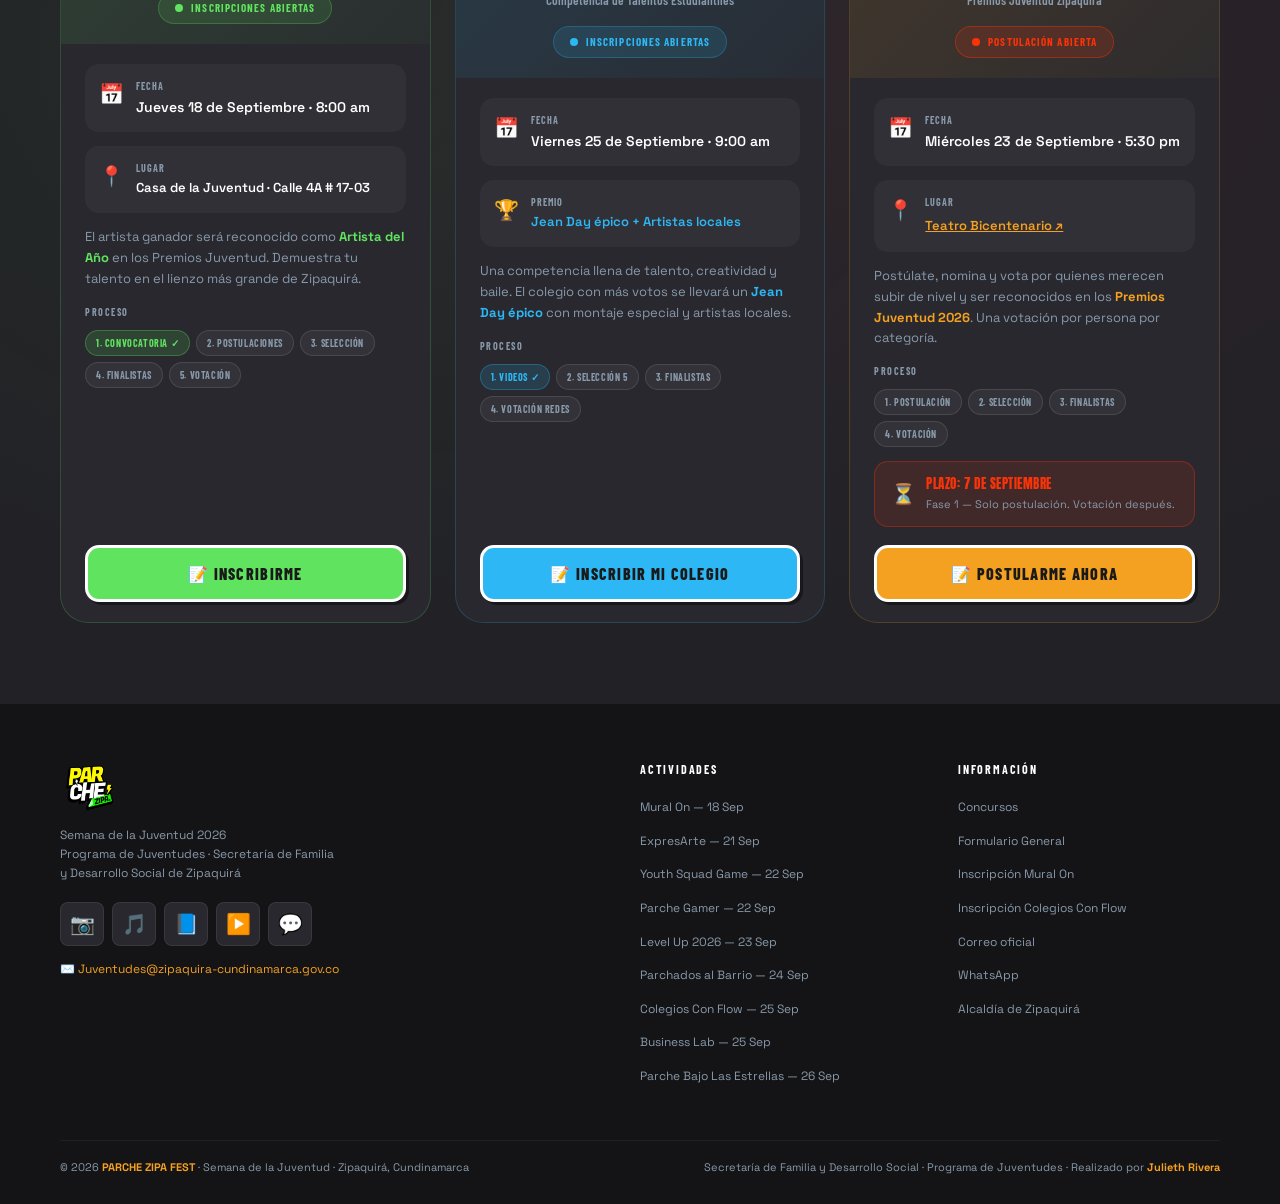
==== commit bf25009f: "Update index.html" ====
--- a/index.html
+++ b/index.html
@@ -369,7 +369,7 @@
   <div class="container">
     <div class="section-header reveal">
       <div class="sec-eyebrow">Cronograma Oficial</div>
-      <h2 class="sec-title">9 actividades para<br><span>PARCHAR</span></h2>
+      <h2 class="sec-title">9 días de<br><span>PARCHE</span></h2>
       <p class="sec-desc">18 al 26 de septiembre de 2026 · Zipaquirá, Cundinamarca</p>
     </div>
     <div class="video-wrap reveal">
@@ -509,8 +509,9 @@
           <div style="font-family:var(--font-h);font-size:11px;font-weight:700;letter-spacing:.15em;text-transform:uppercase;color:var(--orange);margin-bottom:6px;">Premios Juventud</div>
           <h3 style="font-family:var(--font-d);font-size:34px;color:var(--white);letter-spacing:.02em;line-height:1;margin-bottom:8px;">LEVEL UP<br>2026</h3>
           <p style="font-family:var(--font-h);font-size:13px;font-weight:600;color:var(--muted);margin-bottom:16px;">Premios Juventud Zipaquirá</p>
-          <div style="background:rgba(244,160,32,.12);border:1px solid rgba(244,160,32,.25);border-radius:100px;padding:6px 16px;display:inline-flex;align-items:center;gap:8px;margin-bottom:20px;">
-            <span style="font-family:var(--font-h);font-size:11px;font-weight:700;letter-spacing:.1em;text-transform:uppercase;color:var(--orange);">PRÓXIMAMENTE</span>
+          <div style="background:rgba(250,51,8,.15);border:1px solid rgba(250,51,8,.4);border-radius:100px;padding:6px 16px;display:inline-flex;align-items:center;gap:8px;margin-bottom:20px;">
+            <span style="width:8px;height:8px;border-radius:50%;background:#FA3308;animation:blink 1.5s infinite;flex-shrink:0;"></span>
+            <span style="font-family:var(--font-h);font-size:11px;font-weight:700;letter-spacing:.1em;text-transform:uppercase;color:#FA3308;">POSTULACIÓN ABIERTA</span>
           </div>
         </div>
         <div style="padding:20px 24px;flex:1;display:flex;flex-direction:column;gap:14px;">
@@ -538,11 +539,18 @@
               <span style="font-family:var(--font-h);font-size:10px;font-weight:700;letter-spacing:.06em;text-transform:uppercase;padding:4px 10px;border-radius:100px;background:rgba(255,255,255,.05);color:var(--muted);border:1px solid rgba(255,255,255,.1);">4. Votación</span>
             </div>
           </div>
-          <div style="margin-top:auto;padding-top:8px;" id="levelUpBtnArea">
-            <!-- Link se activa cuando esté disponible -->
-            <button disabled style="width:100%;justify-content:center;font-size:16px;font-family:var(--font-h);font-weight:800;letter-spacing:.08em;text-transform:uppercase;padding:13px 24px;border-radius:var(--r-md);background:rgba(244,160,32,.2);color:rgba(244,160,32,.5);border:3px solid rgba(244,160,32,.2);cursor:not-allowed;display:flex;align-items:center;gap:8px;">
-              📝 Link próximamente
-            </button>
+          <!-- Urgencia plazo -->
+          <div style="background:rgba(250,51,8,.12);border:1px solid rgba(250,51,8,.35);border-radius:var(--r-md);padding:12px 16px;display:flex;align-items:center;gap:10px;">
+            <span style="font-size:20px;flex-shrink:0;">⏳</span>
+            <div>
+              <div style="font-family:var(--font-d);font-size:13px;color:#FA3308;letter-spacing:.04em;">PLAZO: 7 DE SEPTIEMBRE</div>
+              <div style="font-size:11px;color:var(--muted);margin-top:1px;">Fase 1 — Solo postulación. Votación después.</div>
+            </div>
+          </div>
+          <div style="margin-top:auto;padding-top:4px;" id="levelUpBtnArea">
+            <a href="https://forms.gle/AX2haTUL2QQ4foCe9" target="_blank" class="btn btn-primary" style="width:100%;justify-content:center;font-size:16px;">
+              📝 POSTULARME AHORA
+            </a>
           </div>
         </div>
       </div>
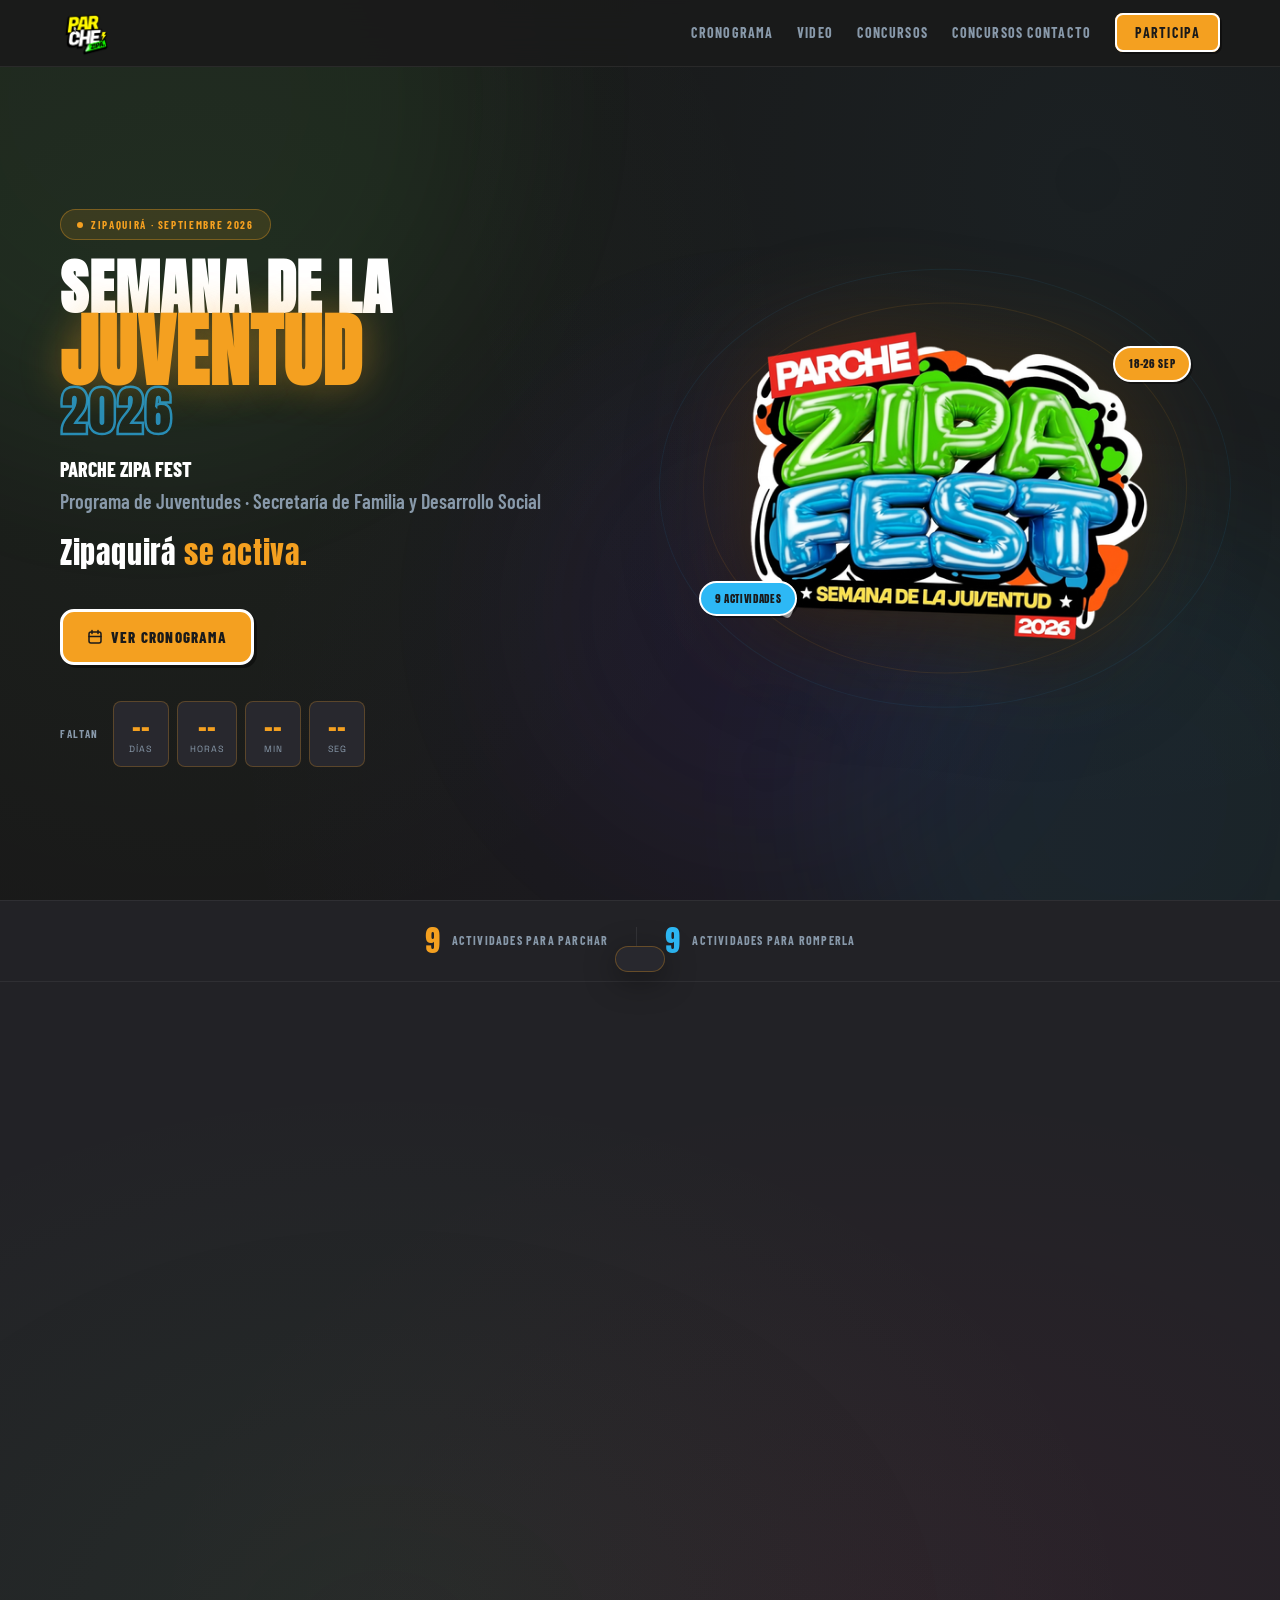
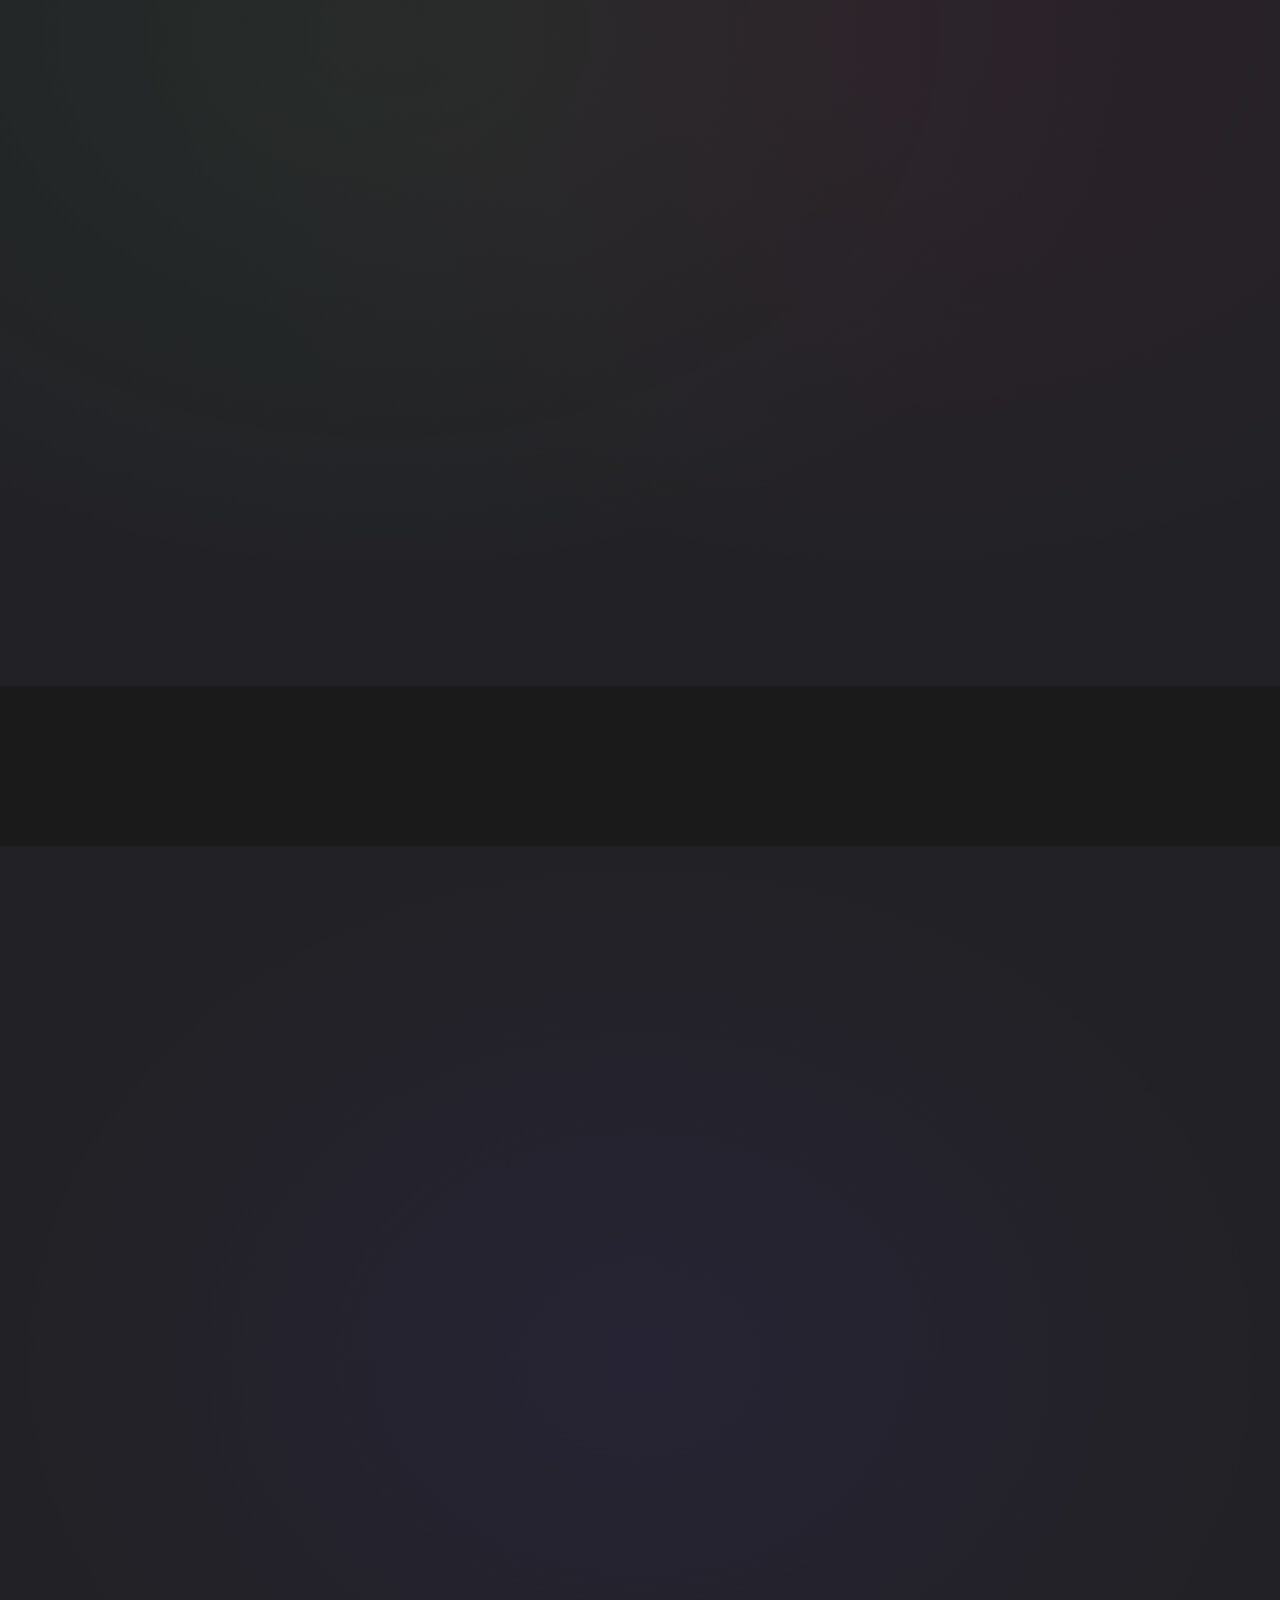
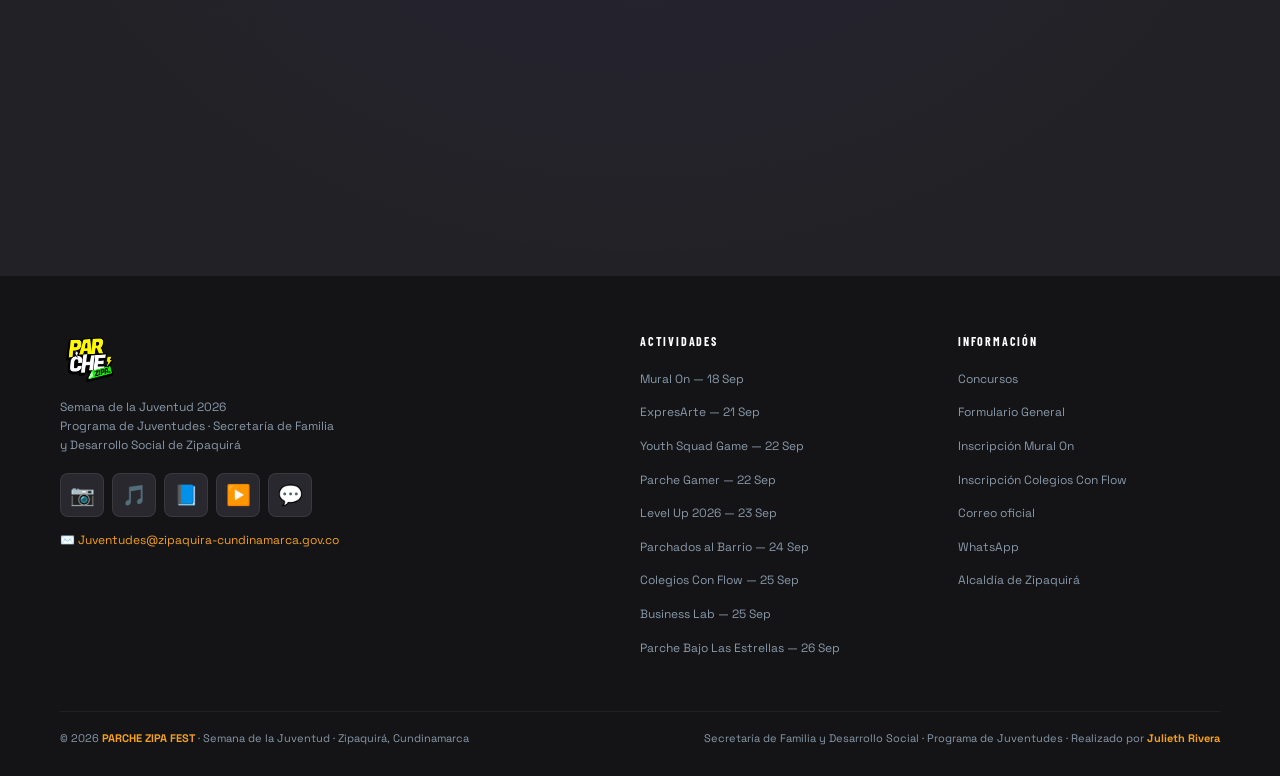
==== commit d790990e: "Update index.html" ====
--- a/index.html
+++ b/index.html
@@ -269,6 +269,23 @@
   .modal-ctas{flex-direction:column}
   .insc-title{font-size:30px}
 }
+
+#asistireOverlay{position:fixed;inset:0;background:rgba(0,0,0,.88);z-index:2100;display:flex;align-items:center;justify-content:center;padding:16px;opacity:0;pointer-events:none;transition:opacity .3s;backdrop-filter:blur(12px)}
+#asistireOverlay.open{opacity:1;pointer-events:auto}
+#asistireBox{background:var(--bg2);border:1px solid rgba(255,255,255,.1);border-radius:var(--r-xl);max-width:480px;width:100%;position:relative;transform:translateY(20px) scale(.97);transition:transform .3s;overflow:hidden}
+#asistireOverlay.open #asistireBox{transform:translateY(0) scale(1)}
+.asistire-header{background:linear-gradient(135deg,var(--bg3),rgba(244,160,32,.08));padding:28px 28px 20px;border-bottom:1px solid rgba(255,255,255,.07);position:relative}
+.asistire-header::before{content:"";position:absolute;top:0;left:0;right:0;height:4px;background:linear-gradient(90deg,var(--orange),var(--red))}
+.asistire-close{position:absolute;top:14px;right:14px;width:34px;height:34px;background:rgba(255,255,255,.08);border:none;border-radius:50%;cursor:pointer;font-size:16px;color:var(--white);display:flex;align-items:center;justify-content:center;transition:background .3s}
+.asistire-close:hover{background:rgba(255,255,255,.18)}
+.asistire-act-name{font-family:var(--font-d);font-size:22px;color:var(--orange);letter-spacing:.02em;margin-top:4px}
+.asistire-body{padding:24px 28px 28px;display:flex;flex-direction:column;gap:14px}
+.a-label{font-family:var(--font-h);font-size:11px;font-weight:700;letter-spacing:.1em;text-transform:uppercase;color:var(--muted);margin-bottom:4px}
+.a-input{background:var(--bg3);border:2px solid rgba(255,255,255,.08);border-radius:var(--r-md);padding:12px 16px;font-family:var(--font-b);font-size:15px;color:var(--white);outline:none;transition:border-color .3s;width:100%}
+.a-input:focus{border-color:var(--orange);box-shadow:0 0 0 3px rgba(244,160,32,.1)}
+.a-input::placeholder{color:rgba(255,255,255,.2)}
+@media(max-width:480px){.asistire-body{padding:20px}}
+
 </style>
 </head>
 <body>
@@ -356,6 +373,175 @@
   </div>
 </div>
 
+<!-- CONCURSOS -->
+<section id="concursos" class="section" style="background:var(--bg2);position:relative;overflow:hidden;">
+  <div style="position:absolute;inset:0;background:radial-gradient(ellipse at 30% 50%,rgba(96,227,95,.05) 0%,transparent 60%),radial-gradient(ellipse at 70% 50%,rgba(240,16,112,.05) 0%,transparent 60%);pointer-events:none;"></div>
+  <div class="container">
+    <div class="section-header reveal">
+      <div class="sec-eyebrow">Participa y Compite</div>
+      <h2 class="sec-title">CONCURSOS<br><span>OFICIALES</span></h2>
+      <p class="sec-desc">Tres concursos donde el talento, la creatividad y el flow de Zipaquirá se ponen a prueba.</p>
+    </div>
+
+    <div style="display:grid;grid-template-columns:repeat(auto-fill,minmax(300px,1fr));gap:24px;">
+
+      <!-- MURAL ON -->
+      <div class="reveal" style="background:var(--bg3);border:1px solid rgba(96,227,95,.2);border-radius:var(--r-xl);overflow:hidden;display:flex;flex-direction:column;">
+        <div style="background:linear-gradient(135deg,rgba(96,227,95,.15),rgba(96,227,95,.03));padding:28px 24px 0;text-align:center;">
+          <div style="font-size:52px;margin-bottom:12px;filter:drop-shadow(0 4px 12px rgba(96,227,95,.4));">🎨</div>
+          <div style="font-family:var(--font-h);font-size:11px;font-weight:700;letter-spacing:.15em;text-transform:uppercase;color:var(--green);margin-bottom:6px;">Arte y Cultura</div>
+          <h3 style="font-family:var(--font-d);font-size:34px;color:var(--white);letter-spacing:.02em;line-height:1;margin-bottom:8px;">MURAL ON</h3>
+          <p style="font-family:var(--font-h);font-size:13px;font-weight:600;color:var(--muted);margin-bottom:16px;">Concurso de Muralismo</p>
+          <div style="background:rgba(96,227,95,.12);border:1px solid rgba(96,227,95,.25);border-radius:100px;padding:6px 16px;display:inline-flex;align-items:center;gap:8px;margin-bottom:20px;">
+            <span style="width:8px;height:8px;border-radius:50%;background:var(--green);animation:blink 1.5s infinite;flex-shrink:0;"></span>
+            <span style="font-family:var(--font-h);font-size:11px;font-weight:700;letter-spacing:.1em;text-transform:uppercase;color:var(--green);">INSCRIPCIONES ABIERTAS</span>
+          </div>
+        </div>
+        <div style="padding:20px 24px;flex:1;display:flex;flex-direction:column;gap:14px;">
+          <div style="background:rgba(255,255,255,.04);border-radius:var(--r-md);padding:14px;display:flex;gap:12px;">
+            <span style="font-size:20px;flex-shrink:0;">📅</span>
+            <div>
+              <div style="font-family:var(--font-h);font-size:10px;font-weight:700;letter-spacing:.1em;text-transform:uppercase;color:var(--muted);margin-bottom:2px;">Fecha</div>
+              <div style="font-size:14px;font-weight:600;color:var(--white);">Jueves 18 de Septiembre · 8:00 am</div>
+            </div>
+          </div>
+          <div style="background:rgba(255,255,255,.04);border-radius:var(--r-md);padding:14px;display:flex;gap:12px;">
+            <span style="font-size:20px;flex-shrink:0;">📍</span>
+            <div>
+              <div style="font-family:var(--font-h);font-size:10px;font-weight:700;letter-spacing:.1em;text-transform:uppercase;color:var(--muted);margin-bottom:2px;">Lugar</div>
+              <div style="font-size:13px;font-weight:600;color:var(--white);">Casa de la Juventud · Calle 4A # 17-03</div>
+            </div>
+          </div>
+          <p style="font-size:13px;color:var(--muted);line-height:1.6;">El artista ganador será reconocido como <strong style="color:var(--green);">Artista del Año</strong> en los Premios Juventud. Demuestra tu talento en el lienzo más grande de Zipaquirá.</p>
+          <!-- Fases -->
+          <div>
+            <div style="font-family:var(--font-h);font-size:10px;font-weight:700;letter-spacing:.15em;text-transform:uppercase;color:var(--muted);margin-bottom:10px;">Proceso</div>
+            <div style="display:flex;gap:6px;flex-wrap:wrap;">
+              <span style="font-family:var(--font-h);font-size:10px;font-weight:700;letter-spacing:.06em;text-transform:uppercase;padding:4px 10px;border-radius:100px;background:rgba(96,227,95,.15);color:var(--green);border:1px solid rgba(96,227,95,.3);">1. Convocatoria ✓</span>
+              <span style="font-family:var(--font-h);font-size:10px;font-weight:700;letter-spacing:.06em;text-transform:uppercase;padding:4px 10px;border-radius:100px;background:rgba(255,255,255,.05);color:var(--muted);border:1px solid rgba(255,255,255,.1);">2. Postulaciones</span>
+              <span style="font-family:var(--font-h);font-size:10px;font-weight:700;letter-spacing:.06em;text-transform:uppercase;padding:4px 10px;border-radius:100px;background:rgba(255,255,255,.05);color:var(--muted);border:1px solid rgba(255,255,255,.1);">3. Selección</span>
+              <span style="font-family:var(--font-h);font-size:10px;font-weight:700;letter-spacing:.06em;text-transform:uppercase;padding:4px 10px;border-radius:100px;background:rgba(255,255,255,.05);color:var(--muted);border:1px solid rgba(255,255,255,.1);">4. Finalistas</span>
+              <span style="font-family:var(--font-h);font-size:10px;font-weight:700;letter-spacing:.06em;text-transform:uppercase;padding:4px 10px;border-radius:100px;background:rgba(255,255,255,.05);color:var(--muted);border:1px solid rgba(255,255,255,.1);">5. Votación</span>
+            </div>
+          </div>
+          <div style="background:rgba(250,51,8,.10);border:1px solid rgba(250,51,8,.3);border-radius:var(--r-md);padding:11px 14px;display:flex;flex-direction:column;gap:6px;margin-top:4px;">
+            <div style="display:flex;align-items:center;gap:8px;"><span>⏳</span><span style="font-family:var(--font-h);font-size:12px;font-weight:700;color:#FA3308;">INSCRIPCIONES hasta el 6 de septiembre</span></div>
+            <div style="display:flex;align-items:center;gap:8px;"><span>🗳️</span><span style="font-family:var(--font-h);font-size:12px;font-weight:700;color:var(--orange);">VOTACIONES: 7 al 14 de septiembre</span></div>
+          </div>
+          <div style="margin-top:8px;">
+            <a href="https://forms.gle/ijVEzj5hJWQ1znVR7" target="_blank" class="btn btn-green" style="width:100%;justify-content:center;font-size:16px;">
+              📝 INSCRIBIRME
+            </a>
+          </div>
+        </div>
+      </div>
+
+      <!-- COLEGIOS CON FLOW -->
+      <div class="reveal" style="background:var(--bg3);border:1px solid rgba(45,184,245,.2);border-radius:var(--r-xl);overflow:hidden;display:flex;flex-direction:column;">
+        <div style="background:linear-gradient(135deg,rgba(45,184,245,.15),rgba(45,184,245,.03));padding:28px 24px 0;text-align:center;">
+          <div style="font-size:52px;margin-bottom:12px;filter:drop-shadow(0 4px 12px rgba(45,184,245,.4));">🎵</div>
+          <div style="font-family:var(--font-h);font-size:11px;font-weight:700;letter-spacing:.15em;text-transform:uppercase;color:var(--blue);margin-bottom:6px;">Arte y Cultura</div>
+          <h3 style="font-family:var(--font-d);font-size:34px;color:var(--white);letter-spacing:.02em;line-height:1;margin-bottom:8px;">COLEGIOS<br>CON FLOW</h3>
+          <p style="font-family:var(--font-h);font-size:13px;font-weight:600;color:var(--muted);margin-bottom:16px;">Competencia de Talentos Estudiantiles</p>
+          <div style="background:rgba(45,184,245,.12);border:1px solid rgba(45,184,245,.25);border-radius:100px;padding:6px 16px;display:inline-flex;align-items:center;gap:8px;margin-bottom:20px;">
+            <span style="width:8px;height:8px;border-radius:50%;background:var(--blue);animation:blink 1.5s infinite;flex-shrink:0;"></span>
+            <span style="font-family:var(--font-h);font-size:11px;font-weight:700;letter-spacing:.1em;text-transform:uppercase;color:var(--blue);">INSCRIPCIONES ABIERTAS</span>
+          </div>
+        </div>
+        <div style="padding:20px 24px;flex:1;display:flex;flex-direction:column;gap:14px;">
+          <div style="background:rgba(255,255,255,.04);border-radius:var(--r-md);padding:14px;display:flex;gap:12px;">
+            <span style="font-size:20px;flex-shrink:0;">📅</span>
+            <div>
+              <div style="font-family:var(--font-h);font-size:10px;font-weight:700;letter-spacing:.1em;text-transform:uppercase;color:var(--muted);margin-bottom:2px;">Fecha</div>
+              <div style="font-size:14px;font-weight:600;color:var(--white);">Viernes 25 de Septiembre · 9:00 am</div>
+            </div>
+          </div>
+          <div style="background:rgba(255,255,255,.04);border-radius:var(--r-md);padding:14px;display:flex;gap:12px;">
+            <span style="font-size:20px;flex-shrink:0;">🏆</span>
+            <div>
+              <div style="font-family:var(--font-h);font-size:10px;font-weight:700;letter-spacing:.1em;text-transform:uppercase;color:var(--muted);margin-bottom:2px;">Premio</div>
+              <div style="font-size:13px;font-weight:600;color:var(--blue);">Jean Day épico + Artistas locales</div>
+            </div>
+          </div>
+          <p style="font-size:13px;color:var(--muted);line-height:1.6;">Una competencia llena de talento, creatividad y baile. El colegio con más votos se llevará un <strong style="color:var(--blue);">Jean Day épico</strong> con montaje especial y artistas locales.</p>
+          <div>
+            <div style="font-family:var(--font-h);font-size:10px;font-weight:700;letter-spacing:.15em;text-transform:uppercase;color:var(--muted);margin-bottom:10px;">Proceso</div>
+            <div style="display:flex;gap:6px;flex-wrap:wrap;">
+              <span style="font-family:var(--font-h);font-size:10px;font-weight:700;letter-spacing:.06em;text-transform:uppercase;padding:4px 10px;border-radius:100px;background:rgba(45,184,245,.15);color:var(--blue);border:1px solid rgba(45,184,245,.3);">1. Videos ✓</span>
+              <span style="font-family:var(--font-h);font-size:10px;font-weight:700;letter-spacing:.06em;text-transform:uppercase;padding:4px 10px;border-radius:100px;background:rgba(255,255,255,.05);color:var(--muted);border:1px solid rgba(255,255,255,.1);">2. Selección 5</span>
+              <span style="font-family:var(--font-h);font-size:10px;font-weight:700;letter-spacing:.06em;text-transform:uppercase;padding:4px 10px;border-radius:100px;background:rgba(255,255,255,.05);color:var(--muted);border:1px solid rgba(255,255,255,.1);">3. Finalistas</span>
+              <span style="font-family:var(--font-h);font-size:10px;font-weight:700;letter-spacing:.06em;text-transform:uppercase;padding:4px 10px;border-radius:100px;background:rgba(255,255,255,.05);color:var(--muted);border:1px solid rgba(255,255,255,.1);">4. Votación redes</span>
+            </div>
+          </div>
+          <div style="background:rgba(45,184,245,.10);border:1px solid rgba(45,184,245,.3);border-radius:var(--r-md);padding:11px 14px;display:flex;flex-direction:column;gap:6px;margin-top:4px;">
+            <div style="display:flex;align-items:center;gap:8px;"><span>🟢</span><span style="font-family:var(--font-h);font-size:12px;font-weight:700;color:var(--green);">INSCRIPCIONES hasta el 14 de septiembre</span></div>
+            <div style="display:flex;align-items:center;gap:8px;"><span>🗳️</span><span style="font-family:var(--font-h);font-size:12px;font-weight:700;color:var(--blue);">VOTACIONES: 15 al 20 de septiembre</span></div>
+          </div>
+          <div style="margin-top:8px;">
+            <a href="https://forms.gle/3H5JzAJZfLhUX6fn8" target="_blank" class="btn btn-blue" style="width:100%;justify-content:center;font-size:16px;">
+              📝 INSCRIBIR MI COLEGIO
+            </a>
+          </div>
+        </div>
+      </div>
+
+      <!-- LEVEL UP -->
+      <div class="reveal" style="background:var(--bg3);border:1px solid rgba(244,160,32,.2);border-radius:var(--r-xl);overflow:hidden;display:flex;flex-direction:column;">
+        <div style="background:linear-gradient(135deg,rgba(244,160,32,.15),rgba(244,160,32,.03));padding:28px 24px 0;text-align:center;">
+          <div style="font-size:52px;margin-bottom:12px;filter:drop-shadow(0 4px 12px rgba(244,160,32,.4));">🏆</div>
+          <div style="font-family:var(--font-h);font-size:11px;font-weight:700;letter-spacing:.15em;text-transform:uppercase;color:var(--orange);margin-bottom:6px;">Premios Juventud</div>
+          <h3 style="font-family:var(--font-d);font-size:34px;color:var(--white);letter-spacing:.02em;line-height:1;margin-bottom:8px;">LEVEL UP<br>2026</h3>
+          <p style="font-family:var(--font-h);font-size:13px;font-weight:600;color:var(--muted);margin-bottom:16px;">Premios Juventud Zipaquirá</p>
+          <div style="background:rgba(250,51,8,.15);border:1px solid rgba(250,51,8,.4);border-radius:100px;padding:6px 16px;display:inline-flex;align-items:center;gap:8px;margin-bottom:20px;">
+            <span style="width:8px;height:8px;border-radius:50%;background:#FA3308;animation:blink 1.5s infinite;flex-shrink:0;"></span>
+            <span style="font-family:var(--font-h);font-size:11px;font-weight:700;letter-spacing:.1em;text-transform:uppercase;color:#FA3308;">POSTULACIÓN ABIERTA</span>
+          </div>
+        </div>
+        <div style="padding:20px 24px;flex:1;display:flex;flex-direction:column;gap:14px;">
+          <div style="background:rgba(255,255,255,.04);border-radius:var(--r-md);padding:14px;display:flex;gap:12px;">
+            <span style="font-size:20px;flex-shrink:0;">📅</span>
+            <div>
+              <div style="font-family:var(--font-h);font-size:10px;font-weight:700;letter-spacing:.1em;text-transform:uppercase;color:var(--muted);margin-bottom:2px;">Fecha</div>
+              <div style="font-size:14px;font-weight:600;color:var(--white);">Miércoles 23 de Septiembre · 5:30 pm</div>
+            </div>
+          </div>
+          <div style="background:rgba(255,255,255,.04);border-radius:var(--r-md);padding:14px;display:flex;gap:12px;">
+            <span style="font-size:20px;flex-shrink:0;">📍</span>
+            <div>
+              <div style="font-family:var(--font-h);font-size:10px;font-weight:700;letter-spacing:.1em;text-transform:uppercase;color:var(--muted);margin-bottom:2px;">Lugar</div>
+              <a href="https://maps.app.goo.gl/GtMV4bbTCxKv6n2v6" target="_blank" style="font-size:13px;font-weight:600;color:var(--orange);text-decoration:underline;">Teatro Bicentenario ↗</a>
+            </div>
+          </div>
+          <p style="font-size:13px;color:var(--muted);line-height:1.6;">Postúlate, nomina y vota por quienes merecen subir de nivel y ser reconocidos en los <strong style="color:var(--orange);">Premios Juventud 2026</strong>. Una votación por persona por categoría.</p>
+          <div>
+            <div style="font-family:var(--font-h);font-size:10px;font-weight:700;letter-spacing:.15em;text-transform:uppercase;color:var(--muted);margin-bottom:10px;">Proceso</div>
+            <div style="display:flex;gap:6px;flex-wrap:wrap;">
+              <span style="font-family:var(--font-h);font-size:10px;font-weight:700;letter-spacing:.06em;text-transform:uppercase;padding:4px 10px;border-radius:100px;background:rgba(255,255,255,.05);color:var(--muted);border:1px solid rgba(255,255,255,.1);">1. Postulación</span>
+              <span style="font-family:var(--font-h);font-size:10px;font-weight:700;letter-spacing:.06em;text-transform:uppercase;padding:4px 10px;border-radius:100px;background:rgba(255,255,255,.05);color:var(--muted);border:1px solid rgba(255,255,255,.1);">2. Selección</span>
+              <span style="font-family:var(--font-h);font-size:10px;font-weight:700;letter-spacing:.06em;text-transform:uppercase;padding:4px 10px;border-radius:100px;background:rgba(255,255,255,.05);color:var(--muted);border:1px solid rgba(255,255,255,.1);">3. Finalistas</span>
+              <span style="font-family:var(--font-h);font-size:10px;font-weight:700;letter-spacing:.06em;text-transform:uppercase;padding:4px 10px;border-radius:100px;background:rgba(255,255,255,.05);color:var(--muted);border:1px solid rgba(255,255,255,.1);">4. Votación</span>
+            </div>
+          </div>
+          <!-- Urgencia plazo -->
+          <div style="background:rgba(250,51,8,.12);border:1px solid rgba(250,51,8,.35);border-radius:var(--r-md);padding:12px 16px;display:flex;align-items:center;gap:10px;">
+            <span style="font-size:20px;flex-shrink:0;">⏳</span>
+            <div>
+              <div style="font-family:var(--font-d);font-size:13px;color:#FA3308;letter-spacing:.04em;">PLAZO POSTULACIÓN: 11 DE SEPTIEMBRE</div>
+              <div style="font-size:11px;color:var(--muted);margin-top:1px;">Fase 1 — Solo postulación. Votación después.</div>
+            </div>
+          </div>
+          <div style="margin-top:auto;padding-top:4px;" id="levelUpBtnArea">
+            <a href="https://forms.gle/wwgv5nZb16pKuXBw7" target="_blank" class="btn btn-primary" style="width:100%;justify-content:center;font-size:16px;">
+              📝 POSTULARME AHORA
+            </a>
+          </div>
+        </div>
+      </div>
+
+    </div>
+  </div>
+</section>
+
 <!-- CRONOGRAMA -->
 <section id="cronograma" class="section">
   <div class="container">
@@ -394,167 +580,6 @@
         <a href="#" class="social-btn soc-yt" title="YouTube">▶️</a>
         <a href="#" class="social-btn soc-wa" title="WhatsApp">💬</a>
       </div>
-    </div>
-  </div>
-</section>
-
-<!-- CONCURSOS -->
-<section id="concursos" class="section" style="background:var(--bg2);position:relative;overflow:hidden;">
-  <div style="position:absolute;inset:0;background:radial-gradient(ellipse at 30% 50%,rgba(96,227,95,.05) 0%,transparent 60%),radial-gradient(ellipse at 70% 50%,rgba(240,16,112,.05) 0%,transparent 60%);pointer-events:none;"></div>
-  <div class="container">
-    <div class="section-header reveal">
-      <div class="sec-eyebrow">Participa y Compite</div>
-      <h2 class="sec-title">CONCURSOS<br><span>OFICIALES</span></h2>
-      <p class="sec-desc">Tres concursos donde el talento, la creatividad y el flow de Zipaquirá se ponen a prueba.</p>
-    </div>
-
-    <div style="display:grid;grid-template-columns:repeat(auto-fill,minmax(300px,1fr));gap:24px;">
-
-      <!-- MURAL ON -->
-      <div class="reveal" style="background:var(--bg3);border:1px solid rgba(96,227,95,.2);border-radius:var(--r-xl);overflow:hidden;display:flex;flex-direction:column;">
-        <div style="background:linear-gradient(135deg,rgba(96,227,95,.15),rgba(96,227,95,.03));padding:28px 24px 0;text-align:center;">
-          <div style="font-size:52px;margin-bottom:12px;filter:drop-shadow(0 4px 12px rgba(96,227,95,.4));">🎨</div>
-          <div style="font-family:var(--font-h);font-size:11px;font-weight:700;letter-spacing:.15em;text-transform:uppercase;color:var(--green);margin-bottom:6px;">Arte y Cultura</div>
-          <h3 style="font-family:var(--font-d);font-size:34px;color:var(--white);letter-spacing:.02em;line-height:1;margin-bottom:8px;">MURAL ON</h3>
-          <p style="font-family:var(--font-h);font-size:13px;font-weight:600;color:var(--muted);margin-bottom:16px;">Concurso de Muralismo</p>
-          <div style="background:rgba(96,227,95,.12);border:1px solid rgba(96,227,95,.25);border-radius:100px;padding:6px 16px;display:inline-flex;align-items:center;gap:8px;margin-bottom:20px;">
-            <span style="width:8px;height:8px;border-radius:50%;background:var(--green);animation:blink 1.5s infinite;flex-shrink:0;"></span>
-            <span style="font-family:var(--font-h);font-size:11px;font-weight:700;letter-spacing:.1em;text-transform:uppercase;color:var(--green);">INSCRIPCIONES ABIERTAS</span>
-          </div>
-        </div>
-        <div style="padding:20px 24px;flex:1;display:flex;flex-direction:column;gap:14px;">
-          <div style="background:rgba(255,255,255,.04);border-radius:var(--r-md);padding:14px;display:flex;gap:12px;">
-            <span style="font-size:20px;flex-shrink:0;">📅</span>
-            <div>
-              <div style="font-family:var(--font-h);font-size:10px;font-weight:700;letter-spacing:.1em;text-transform:uppercase;color:var(--muted);margin-bottom:2px;">Fecha</div>
-              <div style="font-size:14px;font-weight:600;color:var(--white);">Jueves 18 de Septiembre · 8:00 am</div>
-            </div>
-          </div>
-          <div style="background:rgba(255,255,255,.04);border-radius:var(--r-md);padding:14px;display:flex;gap:12px;">
-            <span style="font-size:20px;flex-shrink:0;">📍</span>
-            <div>
-              <div style="font-family:var(--font-h);font-size:10px;font-weight:700;letter-spacing:.1em;text-transform:uppercase;color:var(--muted);margin-bottom:2px;">Lugar</div>
-              <div style="font-size:13px;font-weight:600;color:var(--white);">Casa de la Juventud · Calle 4A # 17-03</div>
-            </div>
-          </div>
-          <p style="font-size:13px;color:var(--muted);line-height:1.6;">El artista ganador será reconocido como <strong style="color:var(--green);">Artista del Año</strong> en los Premios Juventud. Demuestra tu talento en el lienzo más grande de Zipaquirá.</p>
-          <!-- Fases -->
-          <div>
-            <div style="font-family:var(--font-h);font-size:10px;font-weight:700;letter-spacing:.15em;text-transform:uppercase;color:var(--muted);margin-bottom:10px;">Proceso</div>
-            <div style="display:flex;gap:6px;flex-wrap:wrap;">
-              <span style="font-family:var(--font-h);font-size:10px;font-weight:700;letter-spacing:.06em;text-transform:uppercase;padding:4px 10px;border-radius:100px;background:rgba(96,227,95,.15);color:var(--green);border:1px solid rgba(96,227,95,.3);">1. Convocatoria ✓</span>
-              <span style="font-family:var(--font-h);font-size:10px;font-weight:700;letter-spacing:.06em;text-transform:uppercase;padding:4px 10px;border-radius:100px;background:rgba(255,255,255,.05);color:var(--muted);border:1px solid rgba(255,255,255,.1);">2. Postulaciones</span>
-              <span style="font-family:var(--font-h);font-size:10px;font-weight:700;letter-spacing:.06em;text-transform:uppercase;padding:4px 10px;border-radius:100px;background:rgba(255,255,255,.05);color:var(--muted);border:1px solid rgba(255,255,255,.1);">3. Selección</span>
-              <span style="font-family:var(--font-h);font-size:10px;font-weight:700;letter-spacing:.06em;text-transform:uppercase;padding:4px 10px;border-radius:100px;background:rgba(255,255,255,.05);color:var(--muted);border:1px solid rgba(255,255,255,.1);">4. Finalistas</span>
-              <span style="font-family:var(--font-h);font-size:10px;font-weight:700;letter-spacing:.06em;text-transform:uppercase;padding:4px 10px;border-radius:100px;background:rgba(255,255,255,.05);color:var(--muted);border:1px solid rgba(255,255,255,.1);">5. Votación</span>
-            </div>
-          </div>
-          <div style="margin-top:auto;padding-top:8px;">
-            <a href="https://forms.gle/vLcsF3ooxSHasnzG6" target="_blank" class="btn btn-green" style="width:100%;justify-content:center;font-size:16px;">
-              📝 INSCRIBIRME
-            </a>
-          </div>
-        </div>
-      </div>
-
-      <!-- COLEGIOS CON FLOW -->
-      <div class="reveal" style="background:var(--bg3);border:1px solid rgba(45,184,245,.2);border-radius:var(--r-xl);overflow:hidden;display:flex;flex-direction:column;">
-        <div style="background:linear-gradient(135deg,rgba(45,184,245,.15),rgba(45,184,245,.03));padding:28px 24px 0;text-align:center;">
-          <div style="font-size:52px;margin-bottom:12px;filter:drop-shadow(0 4px 12px rgba(45,184,245,.4));">🎵</div>
-          <div style="font-family:var(--font-h);font-size:11px;font-weight:700;letter-spacing:.15em;text-transform:uppercase;color:var(--blue);margin-bottom:6px;">Arte y Cultura</div>
-          <h3 style="font-family:var(--font-d);font-size:34px;color:var(--white);letter-spacing:.02em;line-height:1;margin-bottom:8px;">COLEGIOS<br>CON FLOW</h3>
-          <p style="font-family:var(--font-h);font-size:13px;font-weight:600;color:var(--muted);margin-bottom:16px;">Competencia de Talentos Estudiantiles</p>
-          <div style="background:rgba(45,184,245,.12);border:1px solid rgba(45,184,245,.25);border-radius:100px;padding:6px 16px;display:inline-flex;align-items:center;gap:8px;margin-bottom:20px;">
-            <span style="width:8px;height:8px;border-radius:50%;background:var(--blue);animation:blink 1.5s infinite;flex-shrink:0;"></span>
-            <span style="font-family:var(--font-h);font-size:11px;font-weight:700;letter-spacing:.1em;text-transform:uppercase;color:var(--blue);">INSCRIPCIONES ABIERTAS</span>
-          </div>
-        </div>
-        <div style="padding:20px 24px;flex:1;display:flex;flex-direction:column;gap:14px;">
-          <div style="background:rgba(255,255,255,.04);border-radius:var(--r-md);padding:14px;display:flex;gap:12px;">
-            <span style="font-size:20px;flex-shrink:0;">📅</span>
-            <div>
-              <div style="font-family:var(--font-h);font-size:10px;font-weight:700;letter-spacing:.1em;text-transform:uppercase;color:var(--muted);margin-bottom:2px;">Fecha</div>
-              <div style="font-size:14px;font-weight:600;color:var(--white);">Viernes 25 de Septiembre · 9:00 am</div>
-            </div>
-          </div>
-          <div style="background:rgba(255,255,255,.04);border-radius:var(--r-md);padding:14px;display:flex;gap:12px;">
-            <span style="font-size:20px;flex-shrink:0;">🏆</span>
-            <div>
-              <div style="font-family:var(--font-h);font-size:10px;font-weight:700;letter-spacing:.1em;text-transform:uppercase;color:var(--muted);margin-bottom:2px;">Premio</div>
-              <div style="font-size:13px;font-weight:600;color:var(--blue);">Jean Day épico + Artistas locales</div>
-            </div>
-          </div>
-          <p style="font-size:13px;color:var(--muted);line-height:1.6;">Una competencia llena de talento, creatividad y baile. El colegio con más votos se llevará un <strong style="color:var(--blue);">Jean Day épico</strong> con montaje especial y artistas locales.</p>
-          <div>
-            <div style="font-family:var(--font-h);font-size:10px;font-weight:700;letter-spacing:.15em;text-transform:uppercase;color:var(--muted);margin-bottom:10px;">Proceso</div>
-            <div style="display:flex;gap:6px;flex-wrap:wrap;">
-              <span style="font-family:var(--font-h);font-size:10px;font-weight:700;letter-spacing:.06em;text-transform:uppercase;padding:4px 10px;border-radius:100px;background:rgba(45,184,245,.15);color:var(--blue);border:1px solid rgba(45,184,245,.3);">1. Videos ✓</span>
-              <span style="font-family:var(--font-h);font-size:10px;font-weight:700;letter-spacing:.06em;text-transform:uppercase;padding:4px 10px;border-radius:100px;background:rgba(255,255,255,.05);color:var(--muted);border:1px solid rgba(255,255,255,.1);">2. Selección 5</span>
-              <span style="font-family:var(--font-h);font-size:10px;font-weight:700;letter-spacing:.06em;text-transform:uppercase;padding:4px 10px;border-radius:100px;background:rgba(255,255,255,.05);color:var(--muted);border:1px solid rgba(255,255,255,.1);">3. Finalistas</span>
-              <span style="font-family:var(--font-h);font-size:10px;font-weight:700;letter-spacing:.06em;text-transform:uppercase;padding:4px 10px;border-radius:100px;background:rgba(255,255,255,.05);color:var(--muted);border:1px solid rgba(255,255,255,.1);">4. Votación redes</span>
-            </div>
-          </div>
-          <div style="margin-top:auto;padding-top:8px;">
-            <a href="https://forms.gle/vsF3fU8vCNVfm9Pa7" target="_blank" class="btn btn-blue" style="width:100%;justify-content:center;font-size:16px;">
-              📝 INSCRIBIR MI COLEGIO
-            </a>
-          </div>
-        </div>
-      </div>
-
-      <!-- LEVEL UP -->
-      <div class="reveal" style="background:var(--bg3);border:1px solid rgba(244,160,32,.2);border-radius:var(--r-xl);overflow:hidden;display:flex;flex-direction:column;">
-        <div style="background:linear-gradient(135deg,rgba(244,160,32,.15),rgba(244,160,32,.03));padding:28px 24px 0;text-align:center;">
-          <div style="font-size:52px;margin-bottom:12px;filter:drop-shadow(0 4px 12px rgba(244,160,32,.4));">🏆</div>
-          <div style="font-family:var(--font-h);font-size:11px;font-weight:700;letter-spacing:.15em;text-transform:uppercase;color:var(--orange);margin-bottom:6px;">Premios Juventud</div>
-          <h3 style="font-family:var(--font-d);font-size:34px;color:var(--white);letter-spacing:.02em;line-height:1;margin-bottom:8px;">LEVEL UP<br>2026</h3>
-          <p style="font-family:var(--font-h);font-size:13px;font-weight:600;color:var(--muted);margin-bottom:16px;">Premios Juventud Zipaquirá</p>
-          <div style="background:rgba(250,51,8,.15);border:1px solid rgba(250,51,8,.4);border-radius:100px;padding:6px 16px;display:inline-flex;align-items:center;gap:8px;margin-bottom:20px;">
-            <span style="width:8px;height:8px;border-radius:50%;background:#FA3308;animation:blink 1.5s infinite;flex-shrink:0;"></span>
-            <span style="font-family:var(--font-h);font-size:11px;font-weight:700;letter-spacing:.1em;text-transform:uppercase;color:#FA3308;">POSTULACIÓN ABIERTA</span>
-          </div>
-        </div>
-        <div style="padding:20px 24px;flex:1;display:flex;flex-direction:column;gap:14px;">
-          <div style="background:rgba(255,255,255,.04);border-radius:var(--r-md);padding:14px;display:flex;gap:12px;">
-            <span style="font-size:20px;flex-shrink:0;">📅</span>
-            <div>
-              <div style="font-family:var(--font-h);font-size:10px;font-weight:700;letter-spacing:.1em;text-transform:uppercase;color:var(--muted);margin-bottom:2px;">Fecha</div>
-              <div style="font-size:14px;font-weight:600;color:var(--white);">Miércoles 23 de Septiembre · 5:30 pm</div>
-            </div>
-          </div>
-          <div style="background:rgba(255,255,255,.04);border-radius:var(--r-md);padding:14px;display:flex;gap:12px;">
-            <span style="font-size:20px;flex-shrink:0;">📍</span>
-            <div>
-              <div style="font-family:var(--font-h);font-size:10px;font-weight:700;letter-spacing:.1em;text-transform:uppercase;color:var(--muted);margin-bottom:2px;">Lugar</div>
-              <a href="https://maps.app.goo.gl/GtMV4bbTCxKv6n2v6" target="_blank" style="font-size:13px;font-weight:600;color:var(--orange);text-decoration:underline;">Teatro Bicentenario ↗</a>
-            </div>
-          </div>
-          <p style="font-size:13px;color:var(--muted);line-height:1.6;">Postúlate, nomina y vota por quienes merecen subir de nivel y ser reconocidos en los <strong style="color:var(--orange);">Premios Juventud 2026</strong>. Una votación por persona por categoría.</p>
-          <div>
-            <div style="font-family:var(--font-h);font-size:10px;font-weight:700;letter-spacing:.15em;text-transform:uppercase;color:var(--muted);margin-bottom:10px;">Proceso</div>
-            <div style="display:flex;gap:6px;flex-wrap:wrap;">
-              <span style="font-family:var(--font-h);font-size:10px;font-weight:700;letter-spacing:.06em;text-transform:uppercase;padding:4px 10px;border-radius:100px;background:rgba(255,255,255,.05);color:var(--muted);border:1px solid rgba(255,255,255,.1);">1. Postulación</span>
-              <span style="font-family:var(--font-h);font-size:10px;font-weight:700;letter-spacing:.06em;text-transform:uppercase;padding:4px 10px;border-radius:100px;background:rgba(255,255,255,.05);color:var(--muted);border:1px solid rgba(255,255,255,.1);">2. Selección</span>
-              <span style="font-family:var(--font-h);font-size:10px;font-weight:700;letter-spacing:.06em;text-transform:uppercase;padding:4px 10px;border-radius:100px;background:rgba(255,255,255,.05);color:var(--muted);border:1px solid rgba(255,255,255,.1);">3. Finalistas</span>
-              <span style="font-family:var(--font-h);font-size:10px;font-weight:700;letter-spacing:.06em;text-transform:uppercase;padding:4px 10px;border-radius:100px;background:rgba(255,255,255,.05);color:var(--muted);border:1px solid rgba(255,255,255,.1);">4. Votación</span>
-            </div>
-          </div>
-          <!-- Urgencia plazo -->
-          <div style="background:rgba(250,51,8,.12);border:1px solid rgba(250,51,8,.35);border-radius:var(--r-md);padding:12px 16px;display:flex;align-items:center;gap:10px;">
-            <span style="font-size:20px;flex-shrink:0;">⏳</span>
-            <div>
-              <div style="font-family:var(--font-d);font-size:13px;color:#FA3308;letter-spacing:.04em;">PLAZO: 7 DE SEPTIEMBRE</div>
-              <div style="font-size:11px;color:var(--muted);margin-top:1px;">Fase 1 — Solo postulación. Votación después.</div>
-            </div>
-          </div>
-          <div style="margin-top:auto;padding-top:4px;" id="levelUpBtnArea">
-            <a href="https://forms.gle/AX2haTUL2QQ4foCe9" target="_blank" class="btn btn-primary" style="width:100%;justify-content:center;font-size:16px;">
-              📝 POSTULARME AHORA
-            </a>
-          </div>
-        </div>
-      </div>
-
     </div>
   </div>
 </section>
@@ -663,7 +688,7 @@
     requirements:"Por definir",
     targetAudience:"Jóvenes de 14 a 28 años",
     status:"open", registrationOpen:true,
-    inscripcionUrl:"https://forms.gle/vLcsF3ooxSHasnzG6",
+    inscripcionUrl:"https://forms.gle/ijVEzj5hJWQ1znVR7",
     specialProcess:"mural-on", accentColor:"#60E35F", icon:"🎨",
     phases:[
       {id:1,label:"Convocatoria",active:true},
@@ -729,10 +754,11 @@
     description:"Postúlate, nomina y vota por quienes merecen subir de nivel y ser reconocidos en los Premios Juventud 2026.",
     requirements:"Por definir",
     targetAudience:"Jóvenes de 14 a 28 años con impacto comunitario",
-    status:"upcoming", registrationOpen:false,
-    inscripcionUrl:"",
+    status:"open", registrationOpen:true,
+    inscripcionUrl:"https://forms.gle/wwgv5nZb16pKuXBw7",
+    registrationOpen:true,
     specialProcess:"level-up", accentColor:"#F4A020", icon:"🏆"
-  },
+  ,
   {
     id:"parchando-al-barrio", num:"06", name:"Parchados al Barrio",
     fullName:"Parchados al Barrio",
@@ -760,7 +786,7 @@
     requirements:"Por definir",
     targetAudience:"Estudiantes de colegios de Zipaquirá",
     status:"upcoming", registrationOpen:true,
-    inscripcionUrl:"https://forms.gle/vsF3fU8vCNVfm9Pa7",
+    inscripcionUrl:"https://forms.gle/3H5JzAJZfLhUX6fn8",
     specialProcess:"colegios-con-flow", accentColor:"#2DB8F5", icon:"🎵",
     phases:[
       {id:1,label:"Recepción videos",active:true},
@@ -837,7 +863,7 @@
           <p class="card-desc">${a.description}</p>
           <div class="card-cta-row">
             <div class="card-cta">Ver detalles →</div>
-          </div>
+            ${!["mural-on","colegios-con-flow","level-up"].includes(a.id)?`<button onclick="event.stopPropagation();openAsistire('${a.id}')" style="font-family:var(--font-h);font-weight:800;font-size:11px;letter-spacing:.06em;text-transform:uppercase;padding:7px 13px;border-radius:6px;background:var(--orange);color:var(--bg);border:2px solid white;cursor:pointer;box-shadow:2px 2px 0 rgba(0,0,0,.3);white-space:nowrap">✅ ASISTIRÉ</button>`:""}\n          </div>
         </div>
       </div>`;
     });
@@ -962,6 +988,102 @@
 
 renderCronograma();
 
+
+// ── ASISTIRÉ ─────────────────────────────────────────────────────────
+function openAsistire(actId) {
+  var a = ACTS.find(function(x){return x.id===actId;});
+  if(!a) return;
+  document.getElementById("asistireActId").value = actId;
+  document.getElementById("asistireActName").textContent = a.name;
+  document.getElementById("asistireActDate").textContent = a.dateLabel + " · " + a.time;
+  ["a-nombre","a-cc","a-tel","a-email"].forEach(function(id){document.getElementById(id).value="";});
+  document.getElementById("asistireFormBody").style.display = "flex";
+  document.getElementById("asistireSuccess").style.display = "none";
+  document.getElementById("asistireOverlay").classList.add("open");
+  document.body.style.overflow = "hidden";
+}
+function closeAsistire() {
+  document.getElementById("asistireOverlay").classList.remove("open");
+  document.body.style.overflow = "";
+}
+document.getElementById("asistireOverlay").addEventListener("click", function(e){
+  if(e.target.id==="asistireOverlay") closeAsistire();
+});
+document.addEventListener("keydown", function(e){ if(e.key==="Escape") closeAsistire(); });
+
+async function submitAsistire() {
+  var nombre = document.getElementById("a-nombre").value.trim();
+  var cc     = document.getElementById("a-cc").value.trim();
+  var tel    = document.getElementById("a-tel").value.trim();
+  var email  = document.getElementById("a-email").value.trim();
+  var actId  = document.getElementById("asistireActId").value;
+  if(!nombre||!cc||!tel||!email){
+    ["a-nombre","a-cc","a-tel","a-email"].forEach(function(id){
+      var el=document.getElementById(id);
+      if(!el.value.trim()){el.style.borderColor="var(--red)";setTimeout(function(){el.style.borderColor="";},2000);}
+    });
+    return;
+  }
+  document.getElementById("asistireBtnText").style.display="none";
+  document.getElementById("asistireLoader").style.display="inline";
+  var data={tipo:"asistencia",actividad:actId,nombre:nombre,cc:cc,telefono:tel,correo:email,timestamp:new Date().toISOString()};
+  try {
+    var url="https://script.google.com/macros/s/TU_SCRIPT_ID/exec";
+    if(url&&!url.includes("TU_SCRIPT_ID")){
+      await fetch(url,{method:"POST",body:JSON.stringify(data),mode:"no-cors"});
+    }
+  } catch(e){}
+  document.getElementById("asistireFormBody").style.display="none";
+  document.getElementById("asistireSuccess").style.display="block";
+  document.getElementById("asistireBtnText").style.display="inline";
+  document.getElementById("asistireLoader").style.display="none";
+}
+
 </script>
+
+<!-- ASISTIRE MODAL -->
+<div id="asistireOverlay">
+  <div id="asistireBox">
+    <div class="asistire-header">
+      <button class="asistire-close" onclick="closeAsistire()">&#x2715;</button>
+      <div style="font-family:var(--font-h);font-size:11px;font-weight:700;letter-spacing:.15em;text-transform:uppercase;color:var(--muted);">Confirmar asistencia</div>
+      <div class="asistire-act-name" id="asistireActName">Actividad</div>
+      <div id="asistireActDate" style="font-family:var(--font-h);font-size:13px;font-weight:600;color:var(--muted);margin-top:4px;"></div>
+    </div>
+    <div class="asistire-body" id="asistireFormBody">
+      <input type="hidden" id="asistireActId" value="">
+      <div>
+        <div class="a-label">Nombre completo *</div>
+        <input class="a-input" type="text" id="a-nombre" placeholder="Tu nombre y apellido">
+      </div>
+      <div style="display:grid;grid-template-columns:1fr 1fr;gap:12px;">
+        <div>
+          <div class="a-label">C&#233;dula / TI *</div>
+          <input class="a-input" type="text" id="a-cc" placeholder="N&#250;mero de documento">
+        </div>
+        <div>
+          <div class="a-label">Tel&#233;fono *</div>
+          <input class="a-input" type="tel" id="a-tel" placeholder="3XX XXX XXXX">
+        </div>
+      </div>
+      <div>
+        <div class="a-label">Correo electr&#243;nico *</div>
+        <input class="a-input" type="email" id="a-email" placeholder="tucorreo@ejemplo.com">
+      </div>
+      <button onclick="submitAsistire()" class="btn btn-primary" style="width:100%;justify-content:center;font-size:16px;margin-top:4px;">
+        <span id="asistireBtnText">&#x2705; CONFIRMAR ASISTENCIA</span>
+        <span id="asistireLoader" style="display:none">Enviando...</span>
+      </button>
+      <p style="font-size:11px;color:var(--muted);text-align:center;line-height:1.5;">Al registrarte aceptas el tratamiento de tus datos personales seg&#250;n la Ley 1581 de 2012.</p>
+    </div>
+    <div id="asistireSuccess" style="display:none;text-align:center;padding:32px 28px;">
+      <div style="font-size:60px;margin-bottom:16px;">&#127881;</div>
+      <h3 style="font-family:var(--font-d);font-size:28px;color:var(--green);margin-bottom:8px;letter-spacing:.02em;">&#161;TE ESPERAMOS!</h3>
+      <p style="font-size:15px;color:var(--muted);line-height:1.6;margin-bottom:24px;">Tu asistencia fue confirmada.<br>&#161;El parche te espera!</p>
+      <button onclick="closeAsistire()" class="btn btn-secondary">Cerrar</button>
+    </div>
+  </div>
+</div>
+
 </body>
 </html>
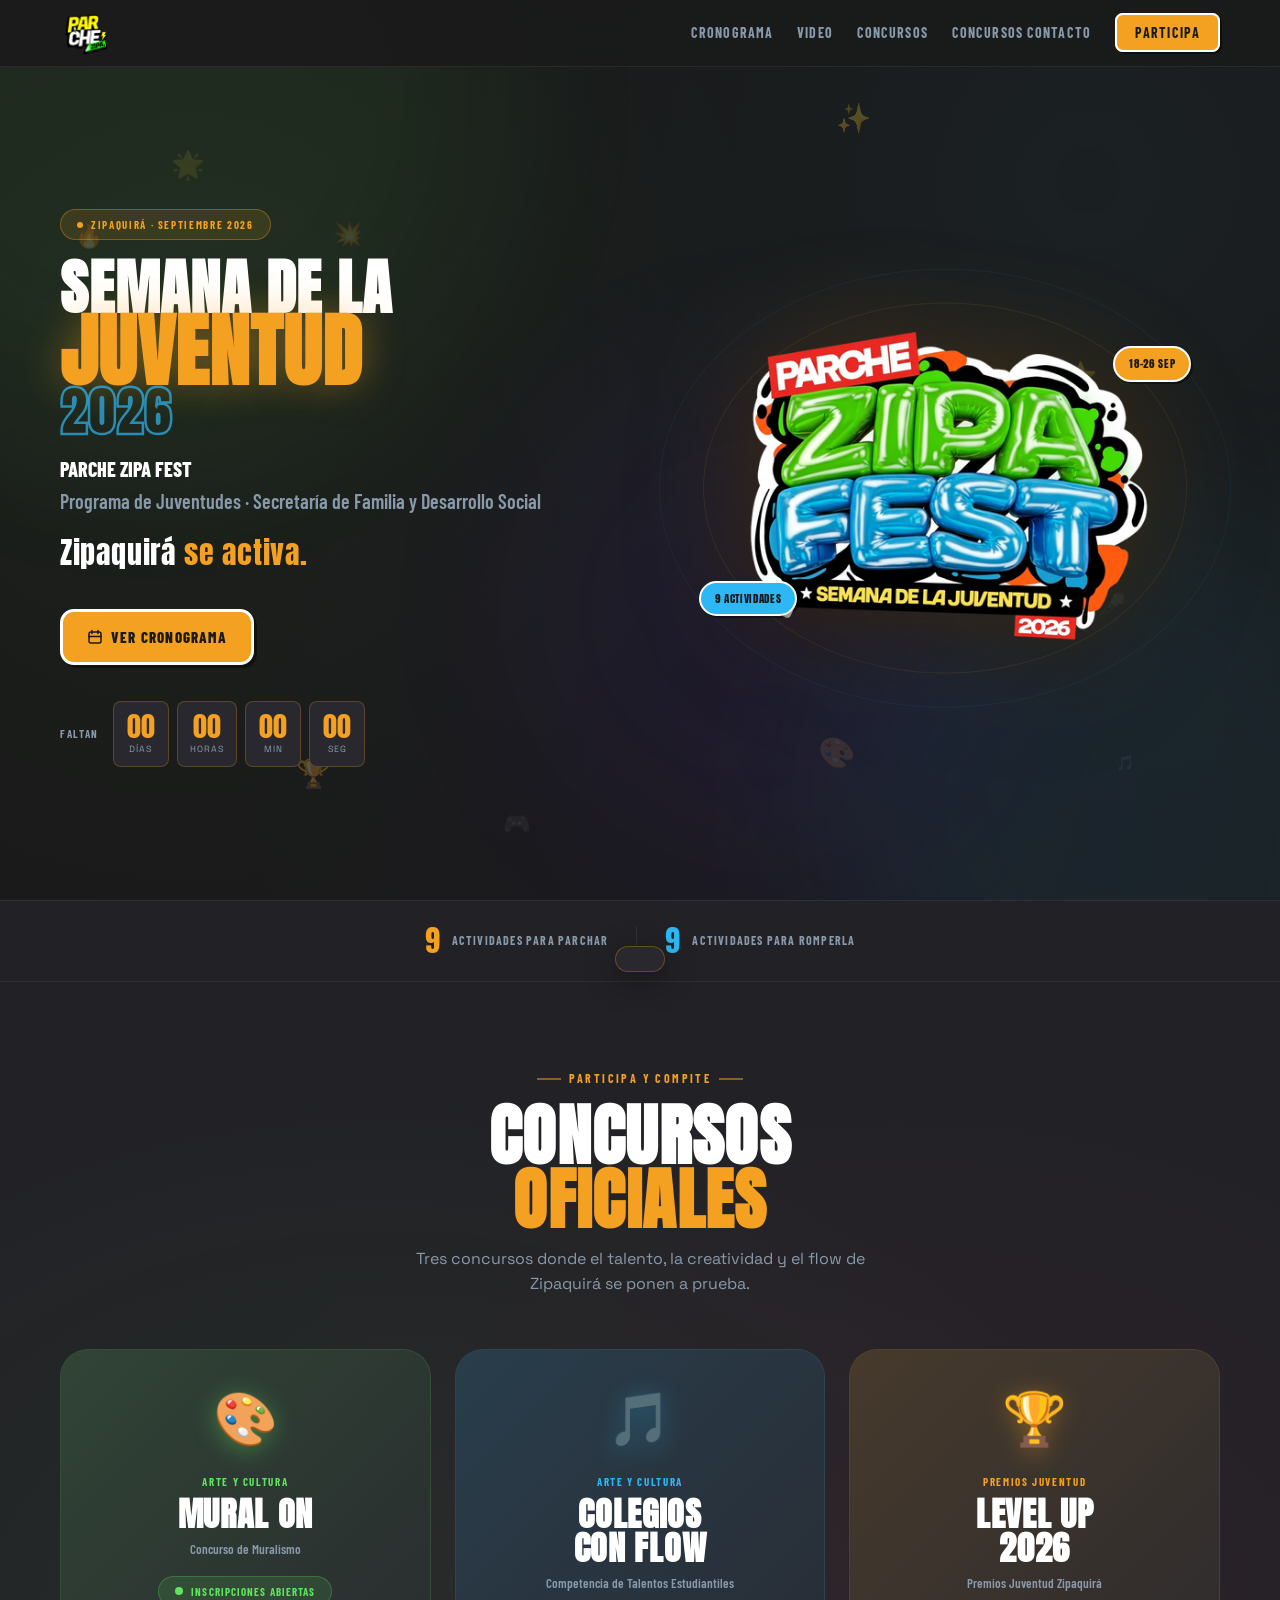
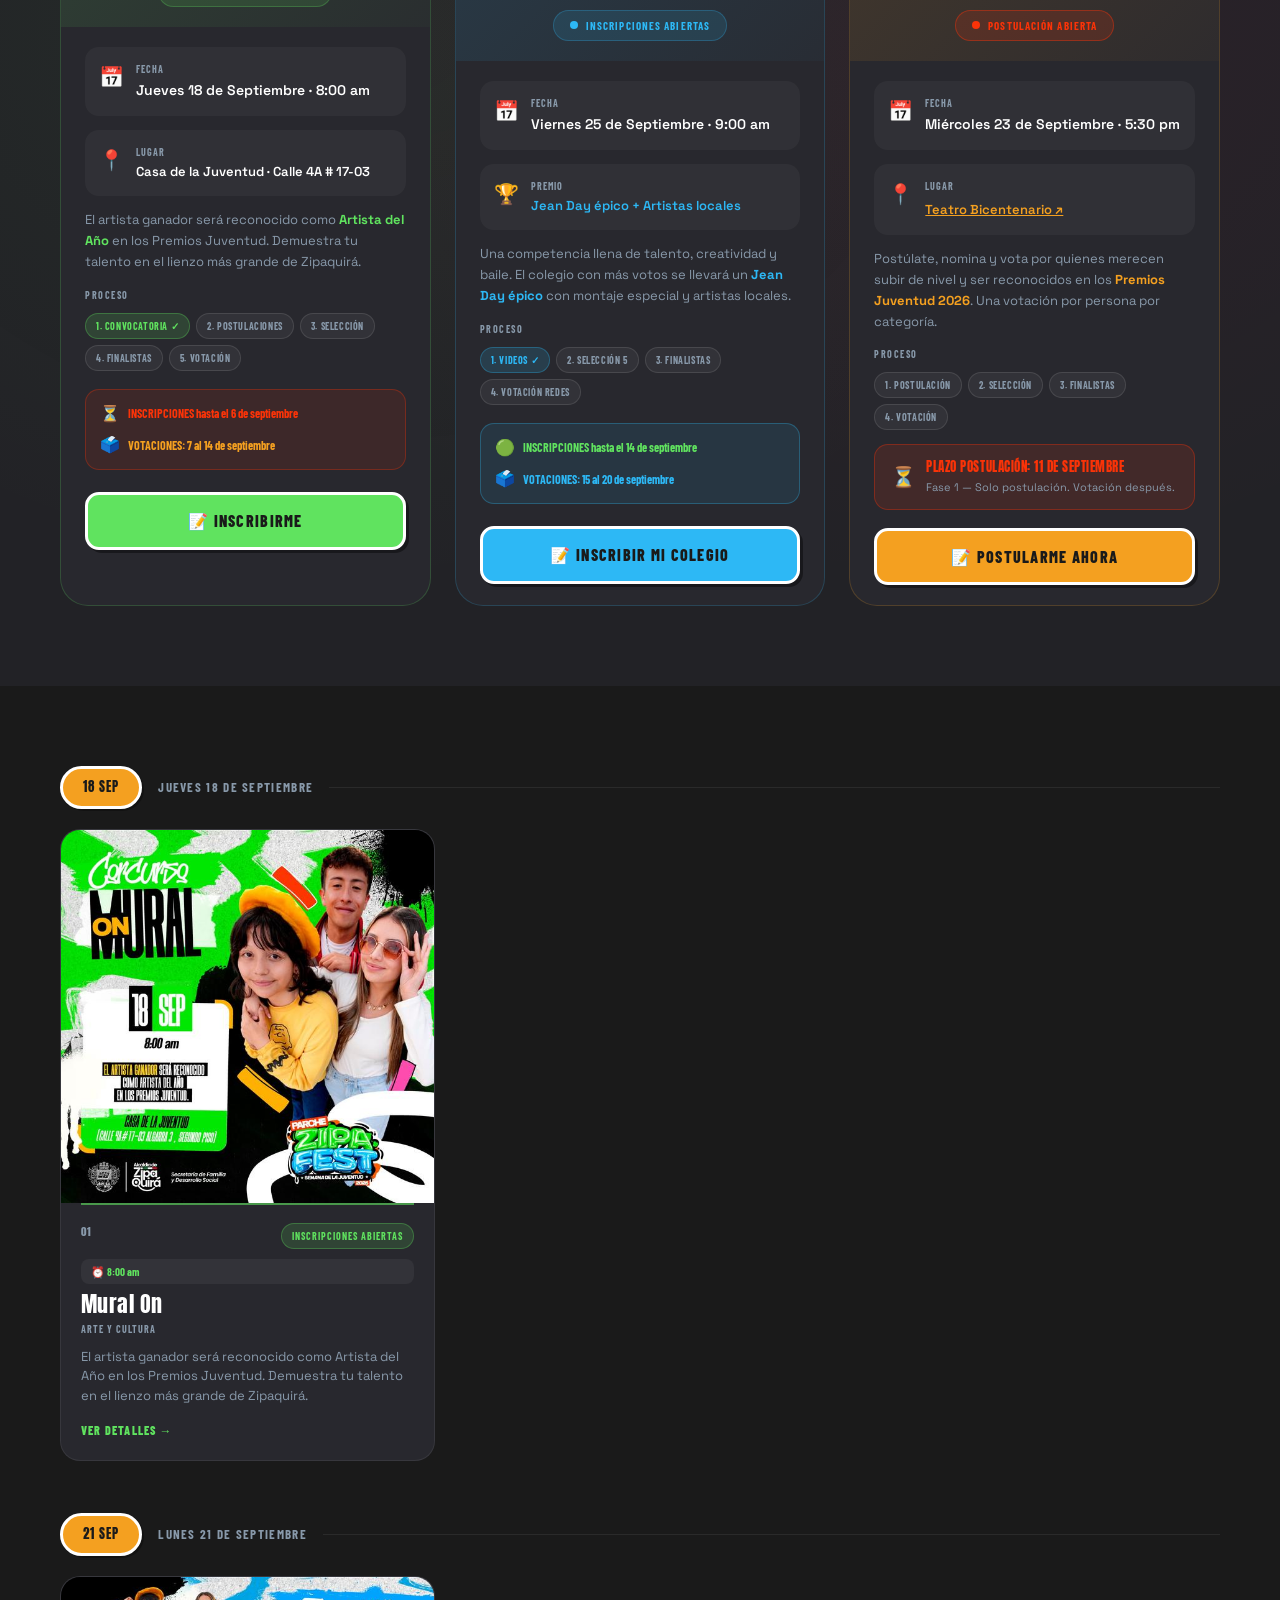
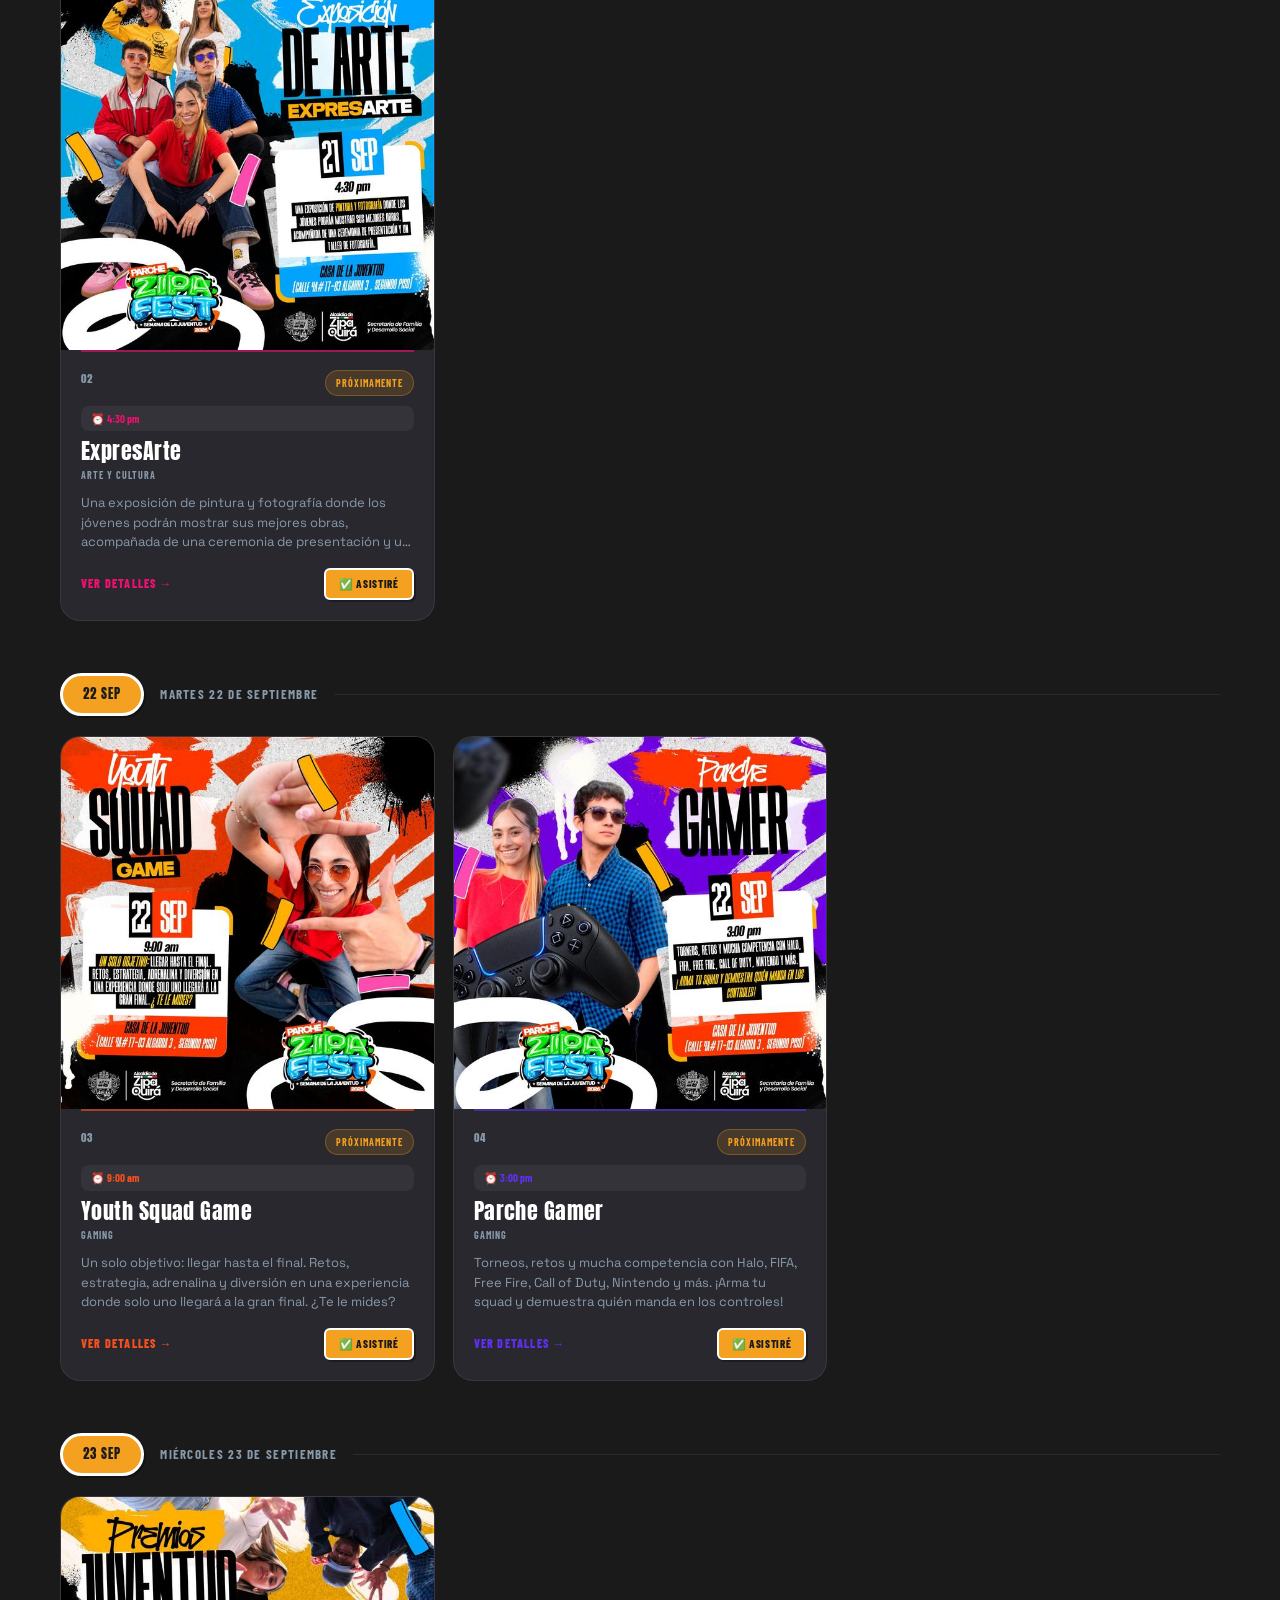
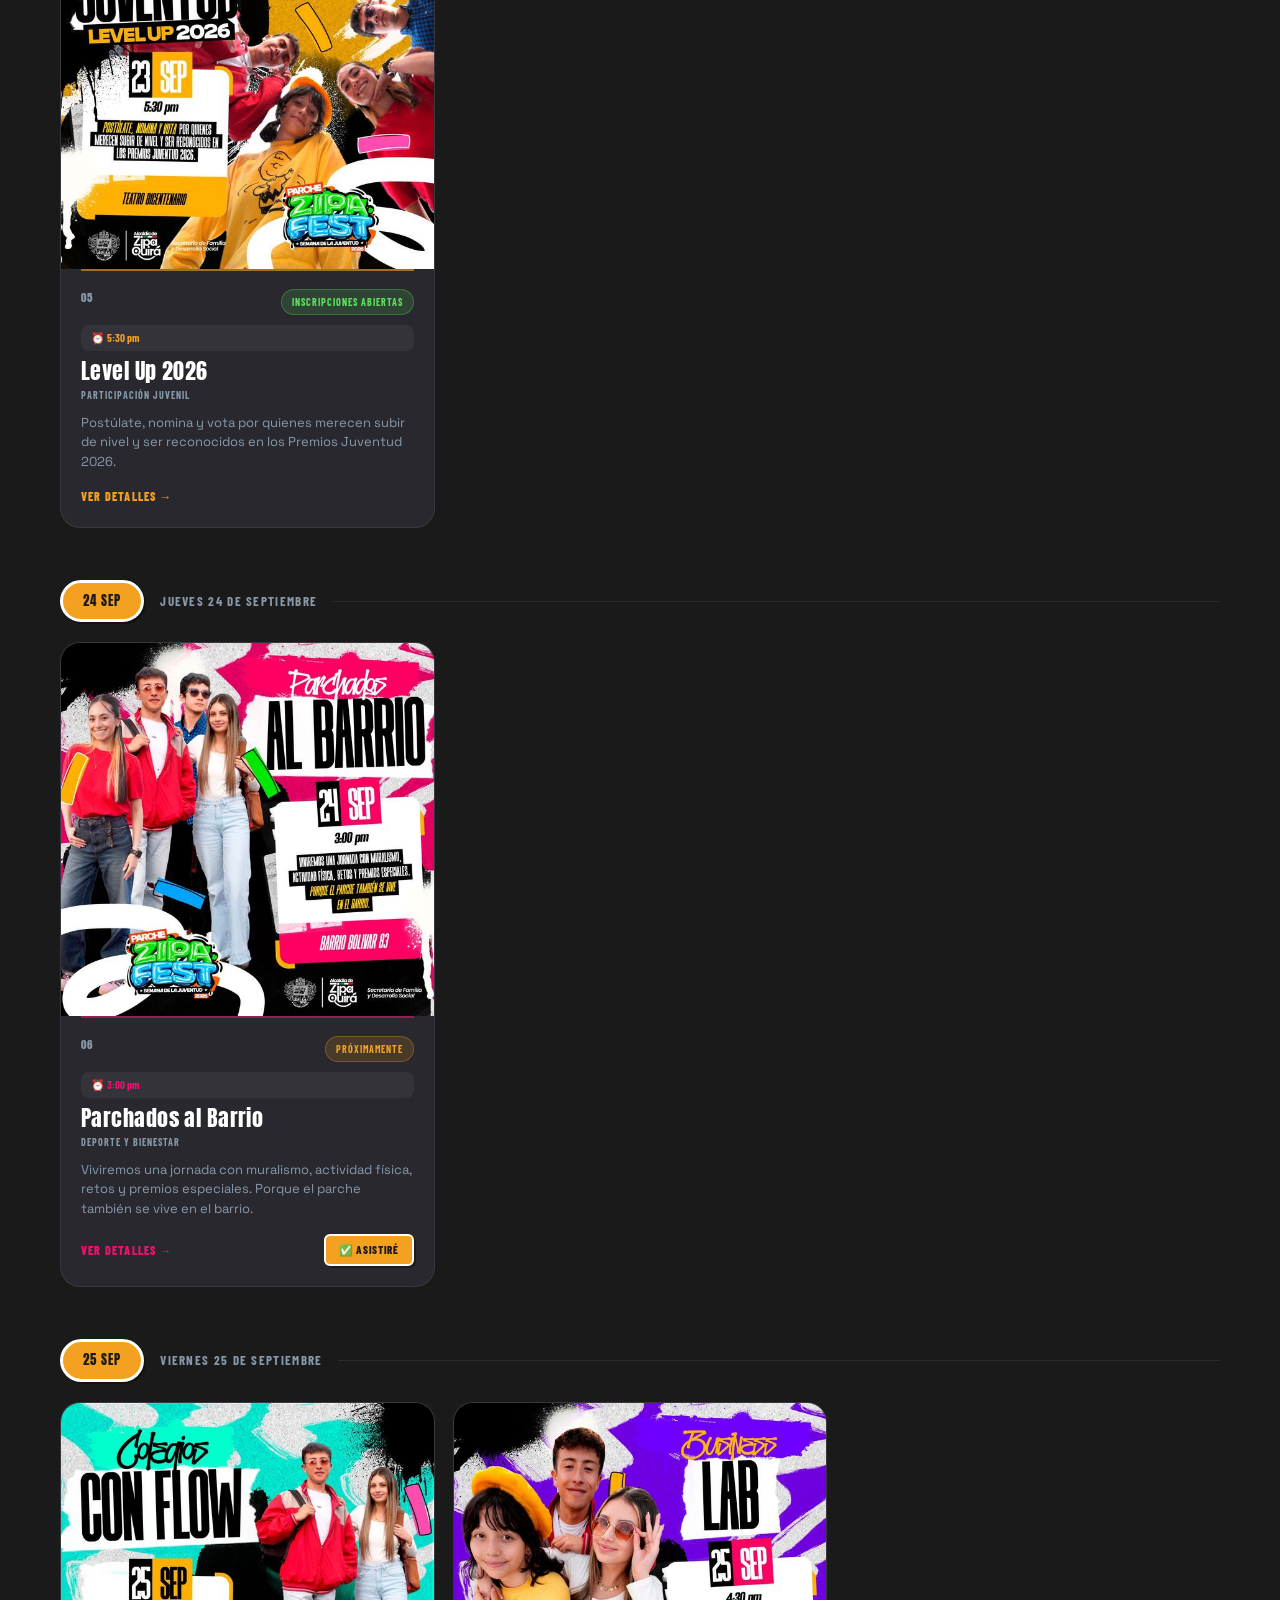
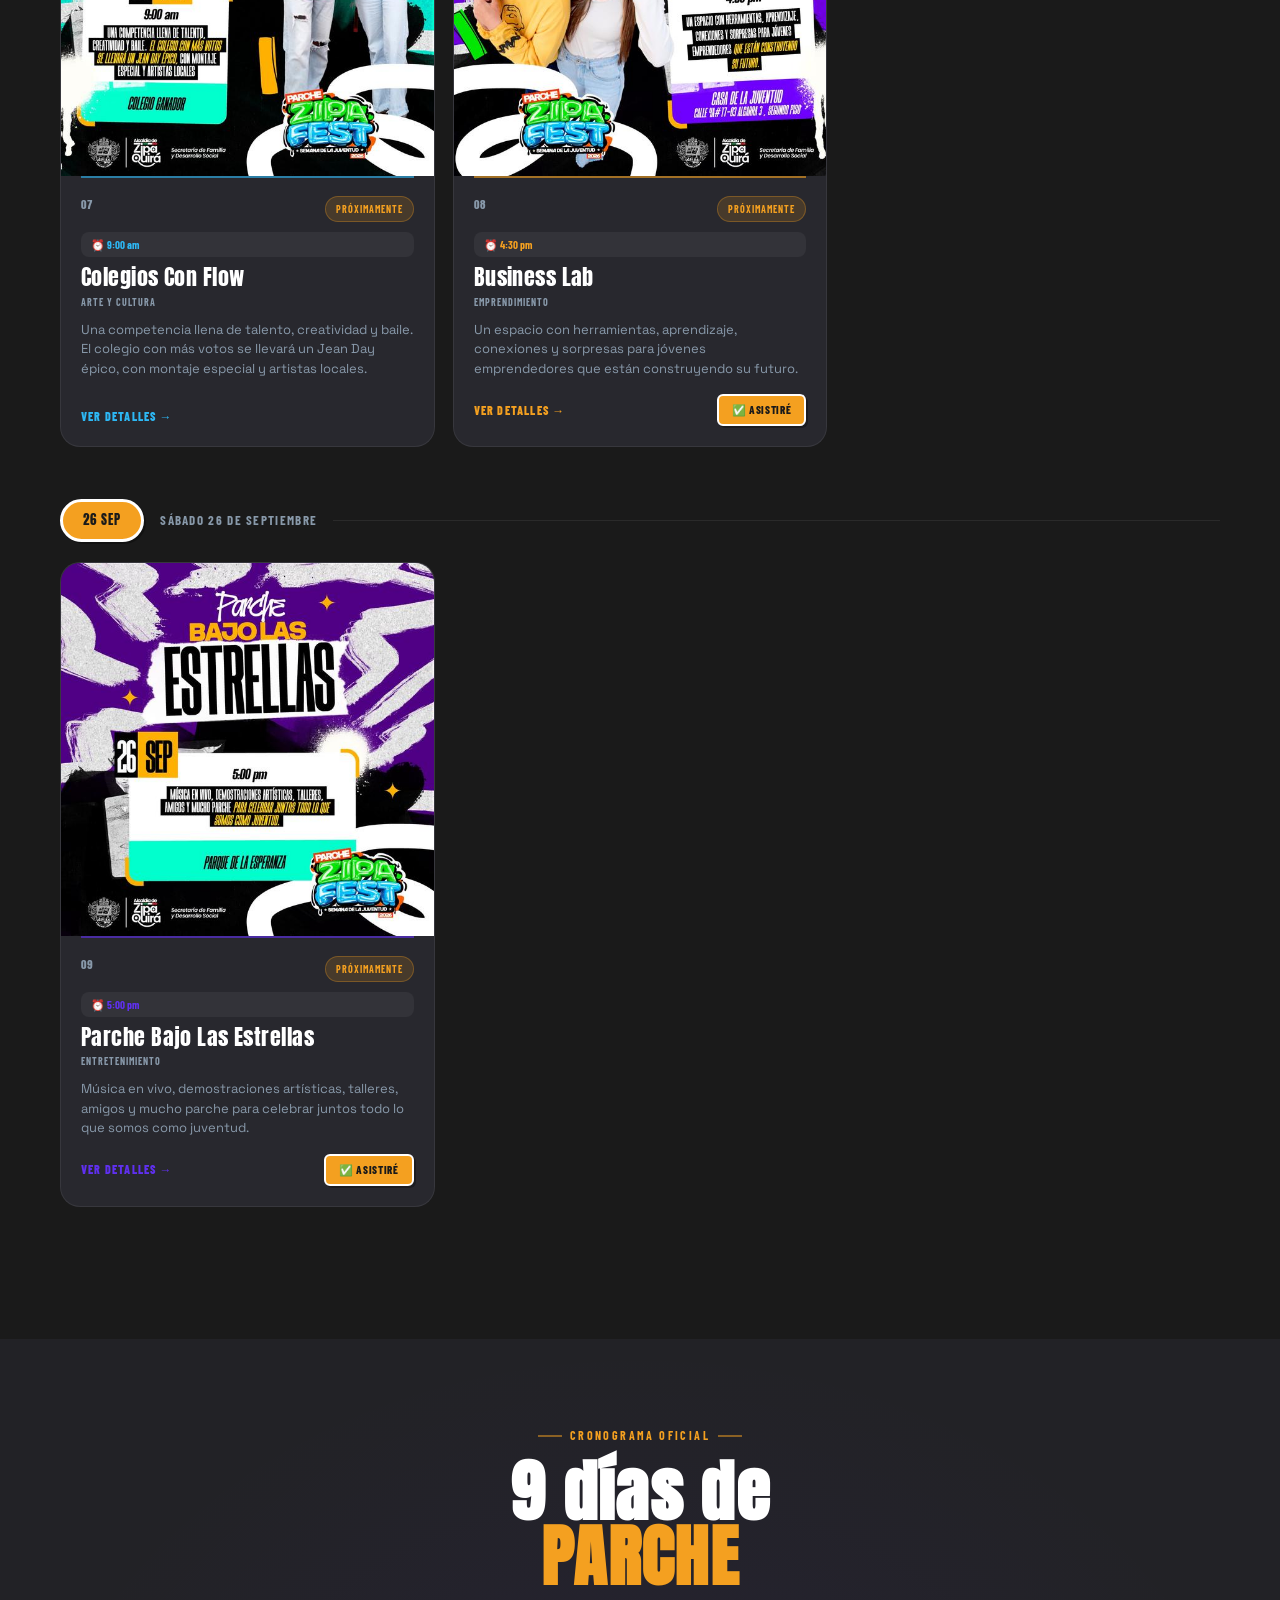
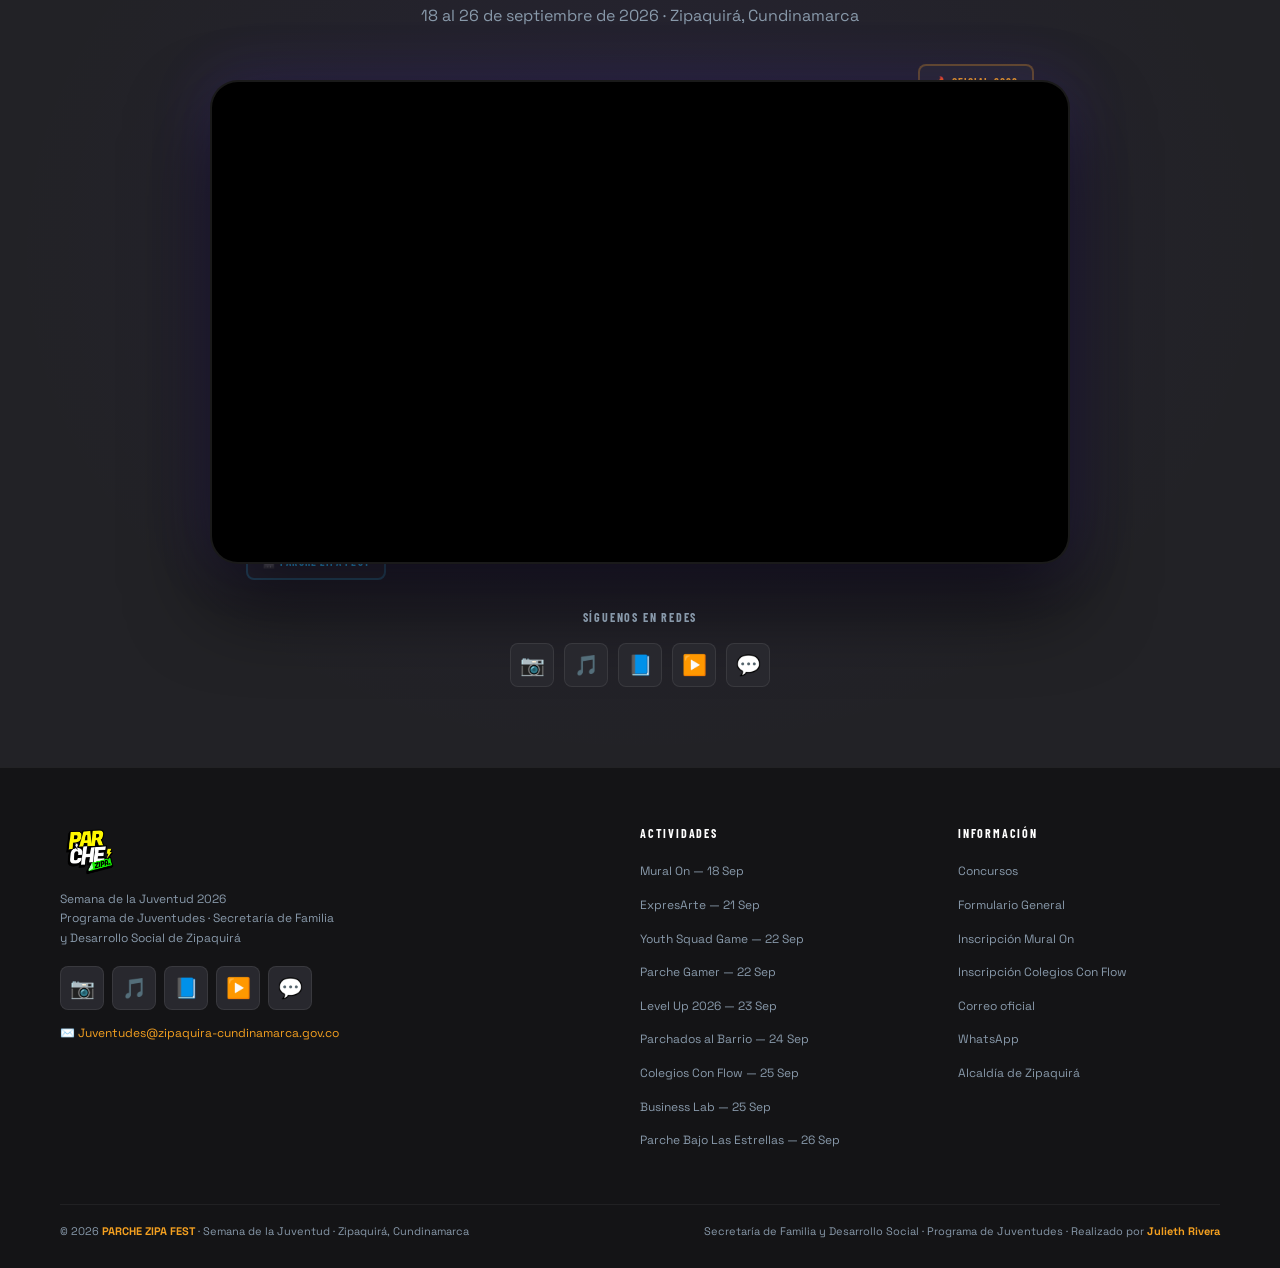
==== commit dd410b6f: "Fix registrationOpen field and closing html tag Removed duplicate registrationOpen field and fixed c" ====
--- a/index.html
+++ b/index.html
@@ -756,9 +756,8 @@
     targetAudience:"Jóvenes de 14 a 28 años con impacto comunitario",
     status:"open", registrationOpen:true,
     inscripcionUrl:"https://forms.gle/wwgv5nZb16pKuXBw7",
-    registrationOpen:true,
     specialProcess:"level-up", accentColor:"#F4A020", icon:"🏆"
-  ,
+  },
   {
     id:"parchando-al-barrio", num:"06", name:"Parchados al Barrio",
     fullName:"Parchados al Barrio",
@@ -863,7 +862,8 @@
           <p class="card-desc">${a.description}</p>
           <div class="card-cta-row">
             <div class="card-cta">Ver detalles →</div>
-            ${!["mural-on","colegios-con-flow","level-up"].includes(a.id)?`<button onclick="event.stopPropagation();openAsistire('${a.id}')" style="font-family:var(--font-h);font-weight:800;font-size:11px;letter-spacing:.06em;text-transform:uppercase;padding:7px 13px;border-radius:6px;background:var(--orange);color:var(--bg);border:2px solid white;cursor:pointer;box-shadow:2px 2px 0 rgba(0,0,0,.3);white-space:nowrap">✅ ASISTIRÉ</button>`:""}\n          </div>
+            ${!["mural-on","colegios-con-flow","level-up"].includes(a.id)?`<button onclick="event.stopPropagation();openAsistire('${a.id}')" style="font-family:var(--font-h);font-weight:800;font-size:11px;letter-spacing:.06em;text-transform:uppercase;padding:7px 13px;border-radius:6px;background:var(--orange);color:var(--bg);border:2px solid white;cursor:pointer;box-shadow:2px 2px 0 rgba(0,0,0,.3);white-space:nowrap">✅ ASISTIRÉ</button>`:""}
+          </div>
         </div>
       </div>`;
     });
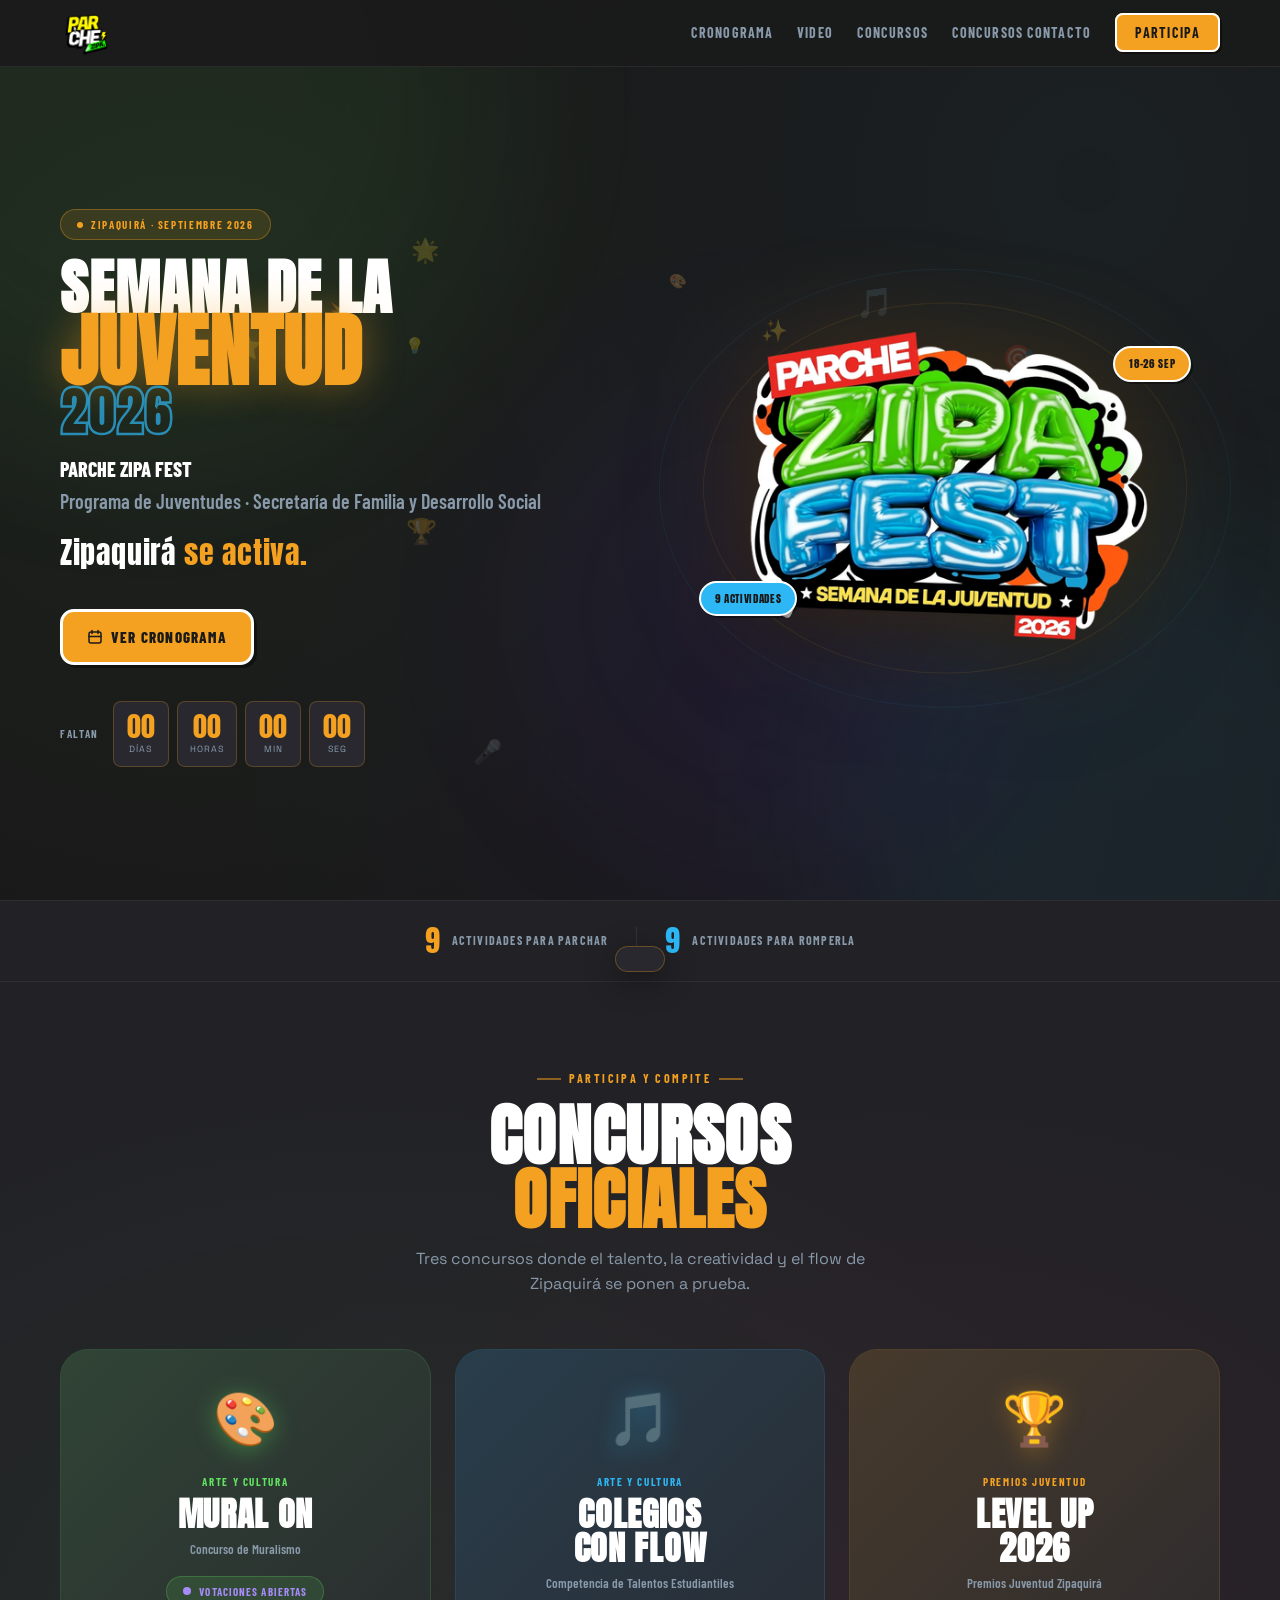
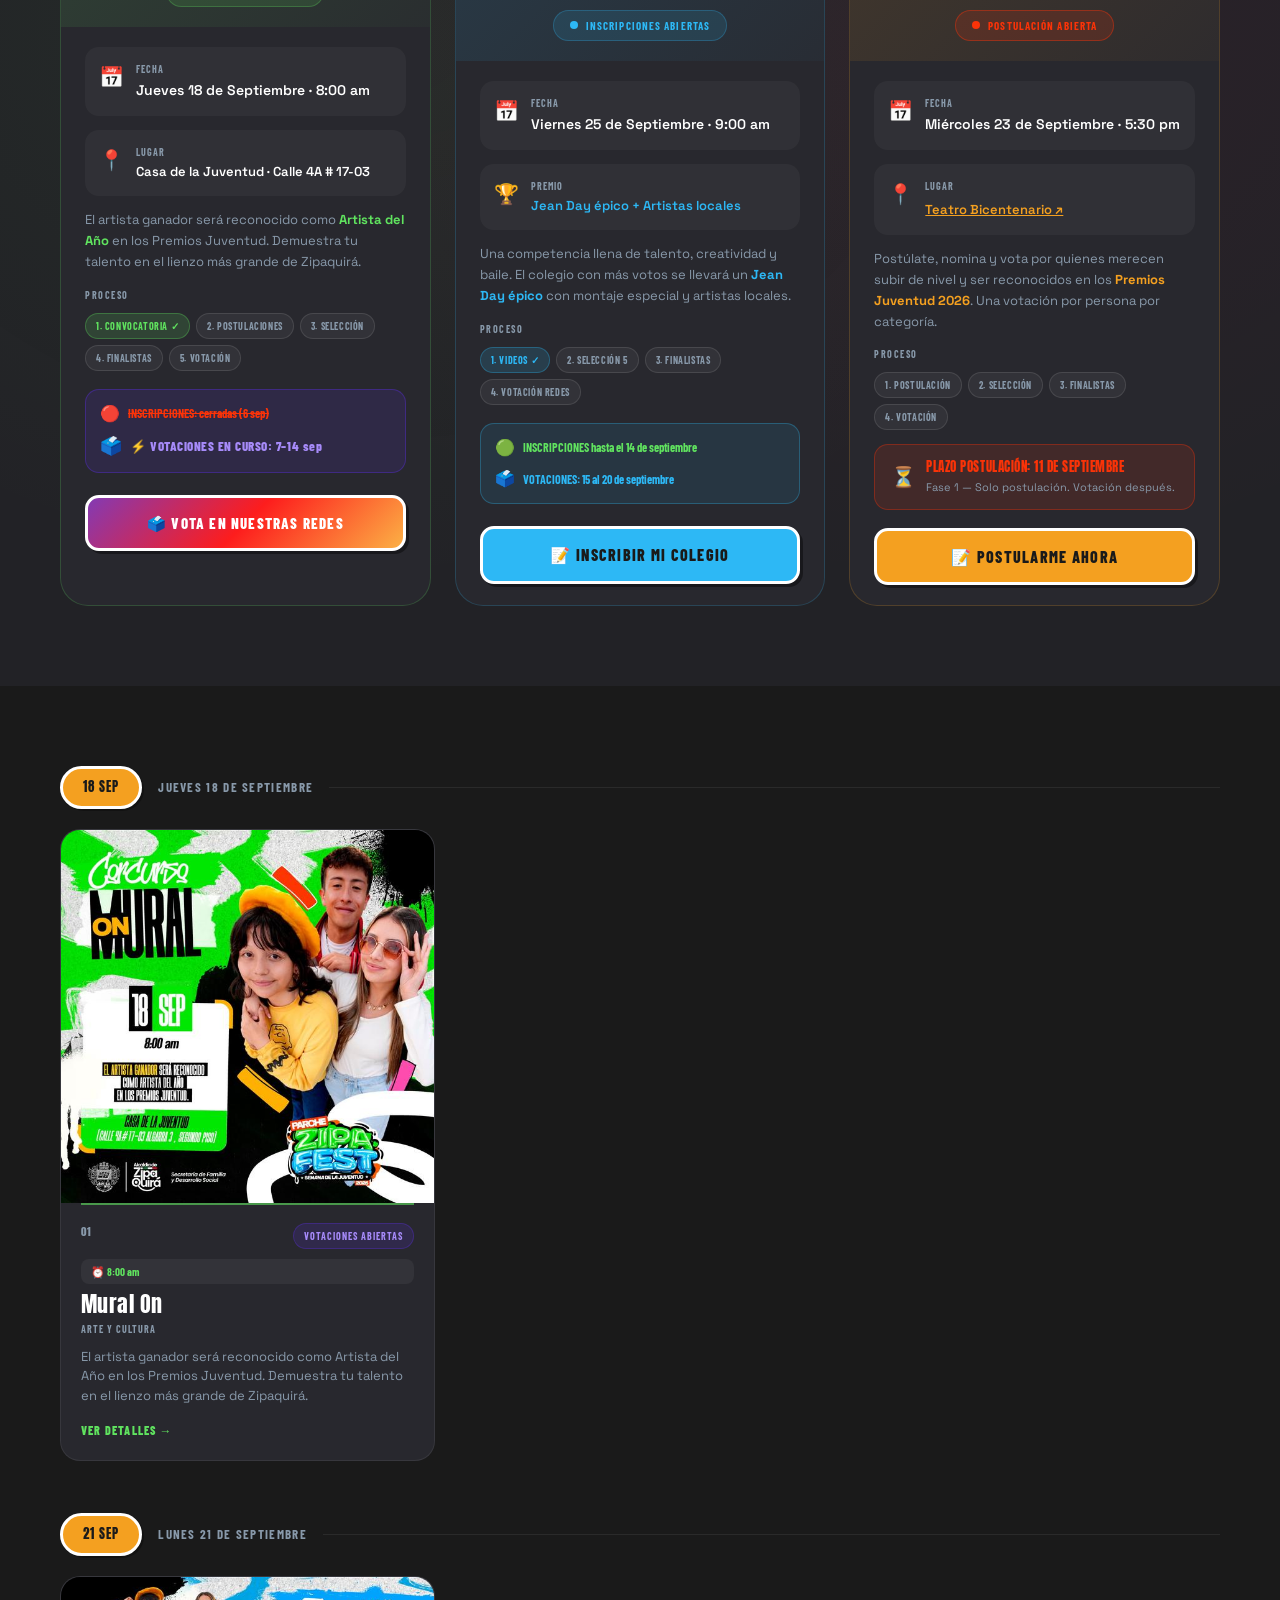
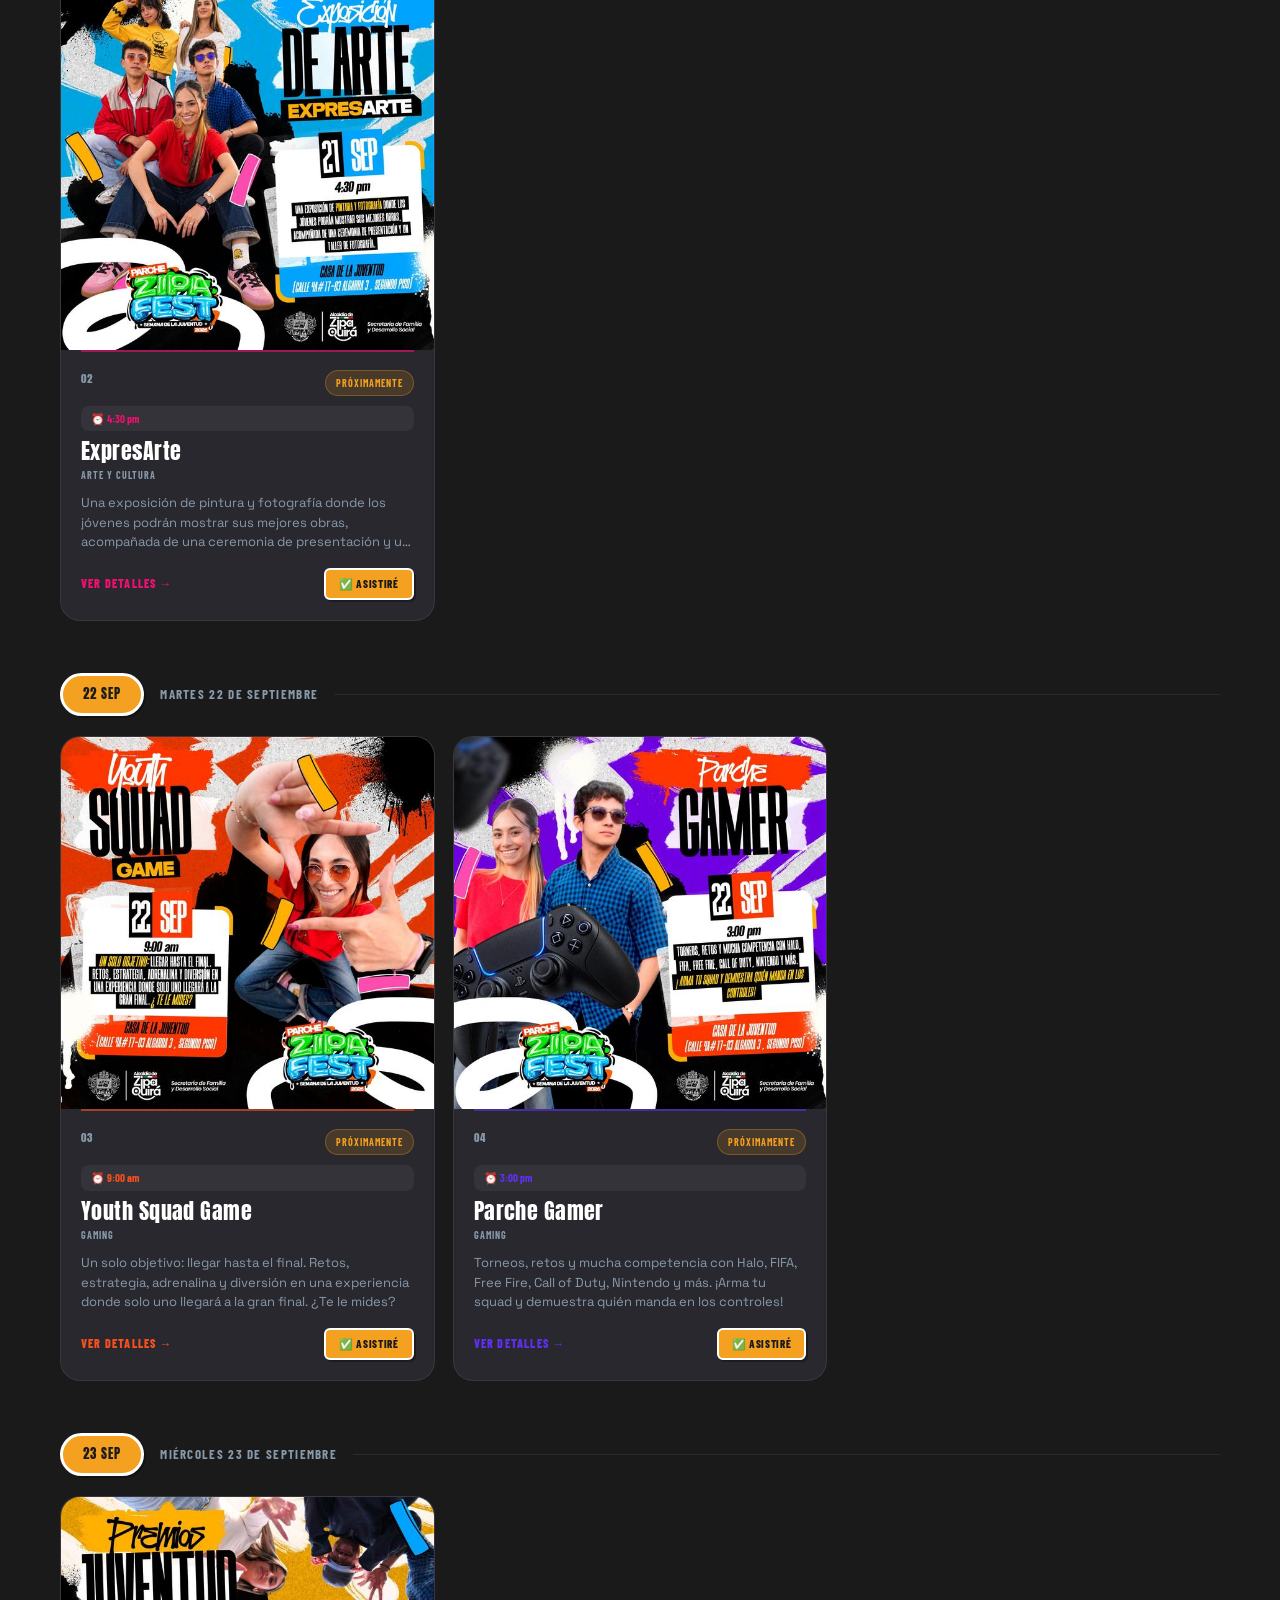
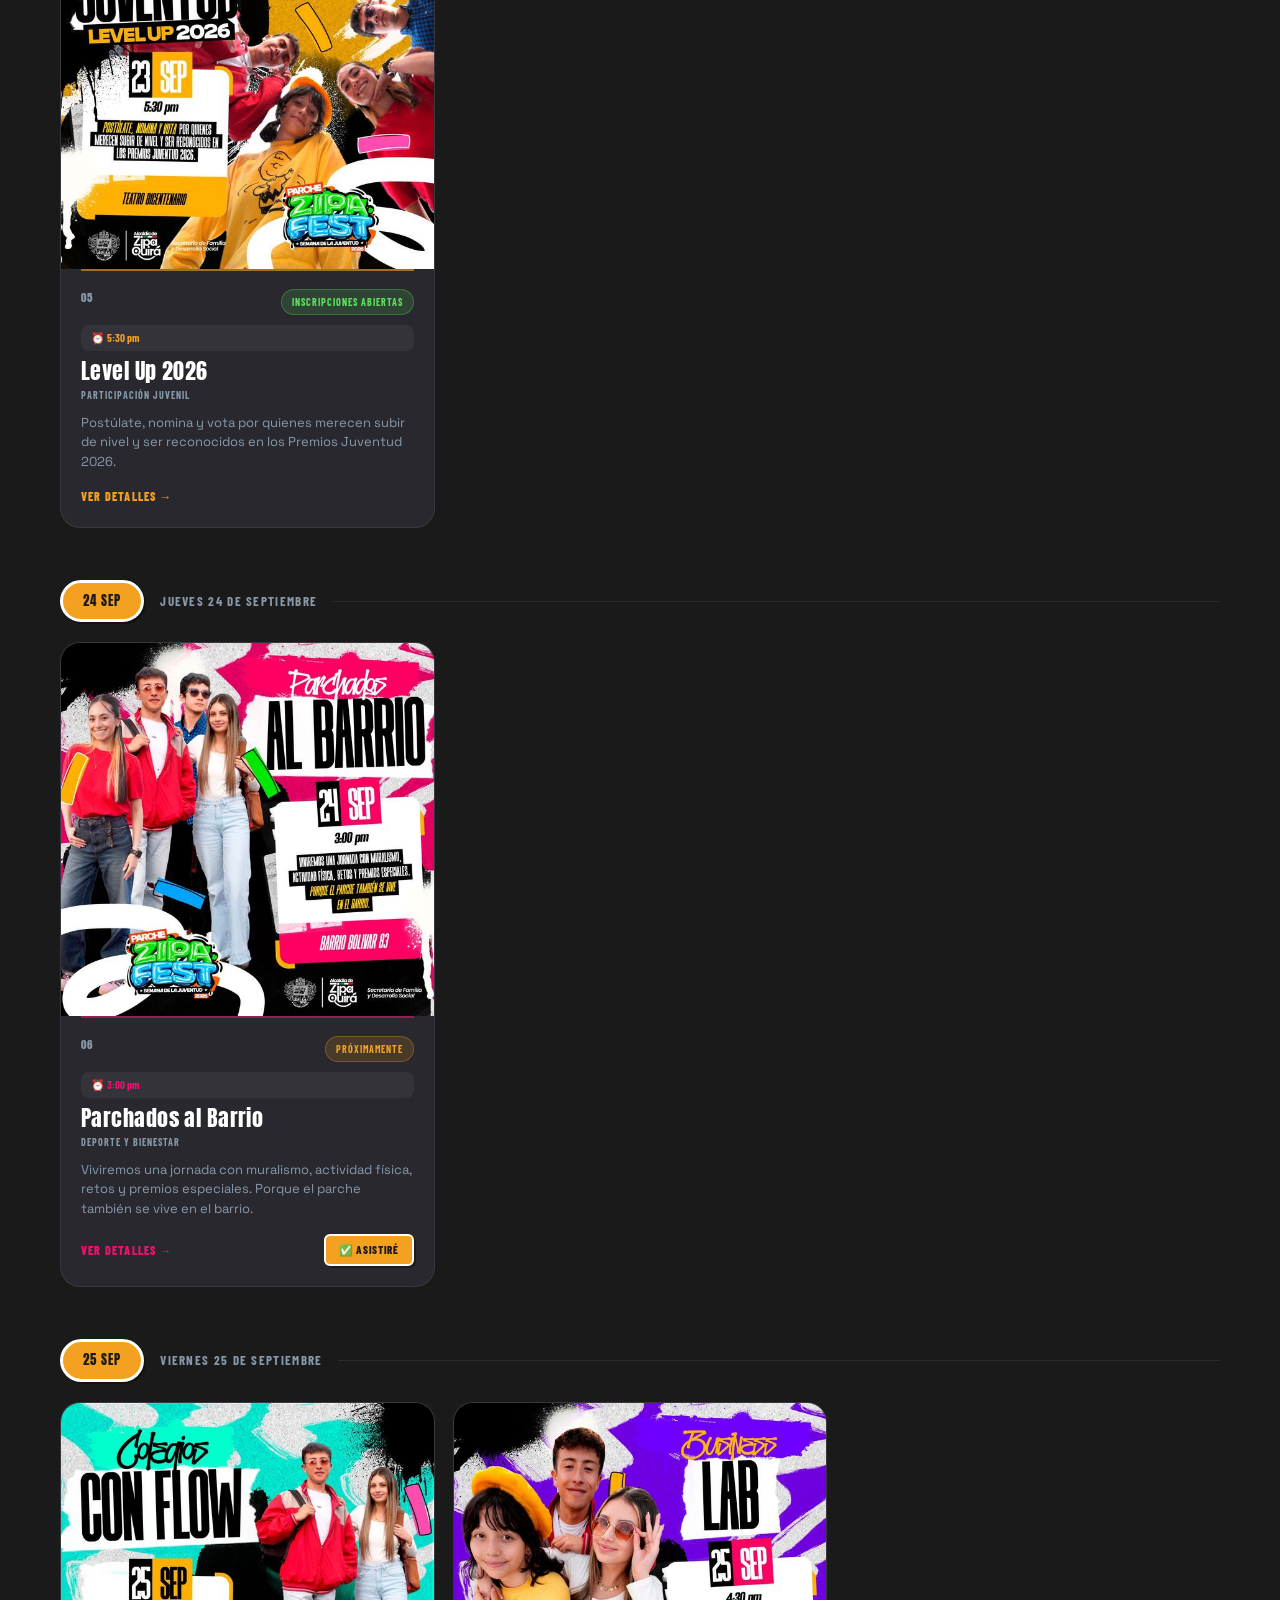
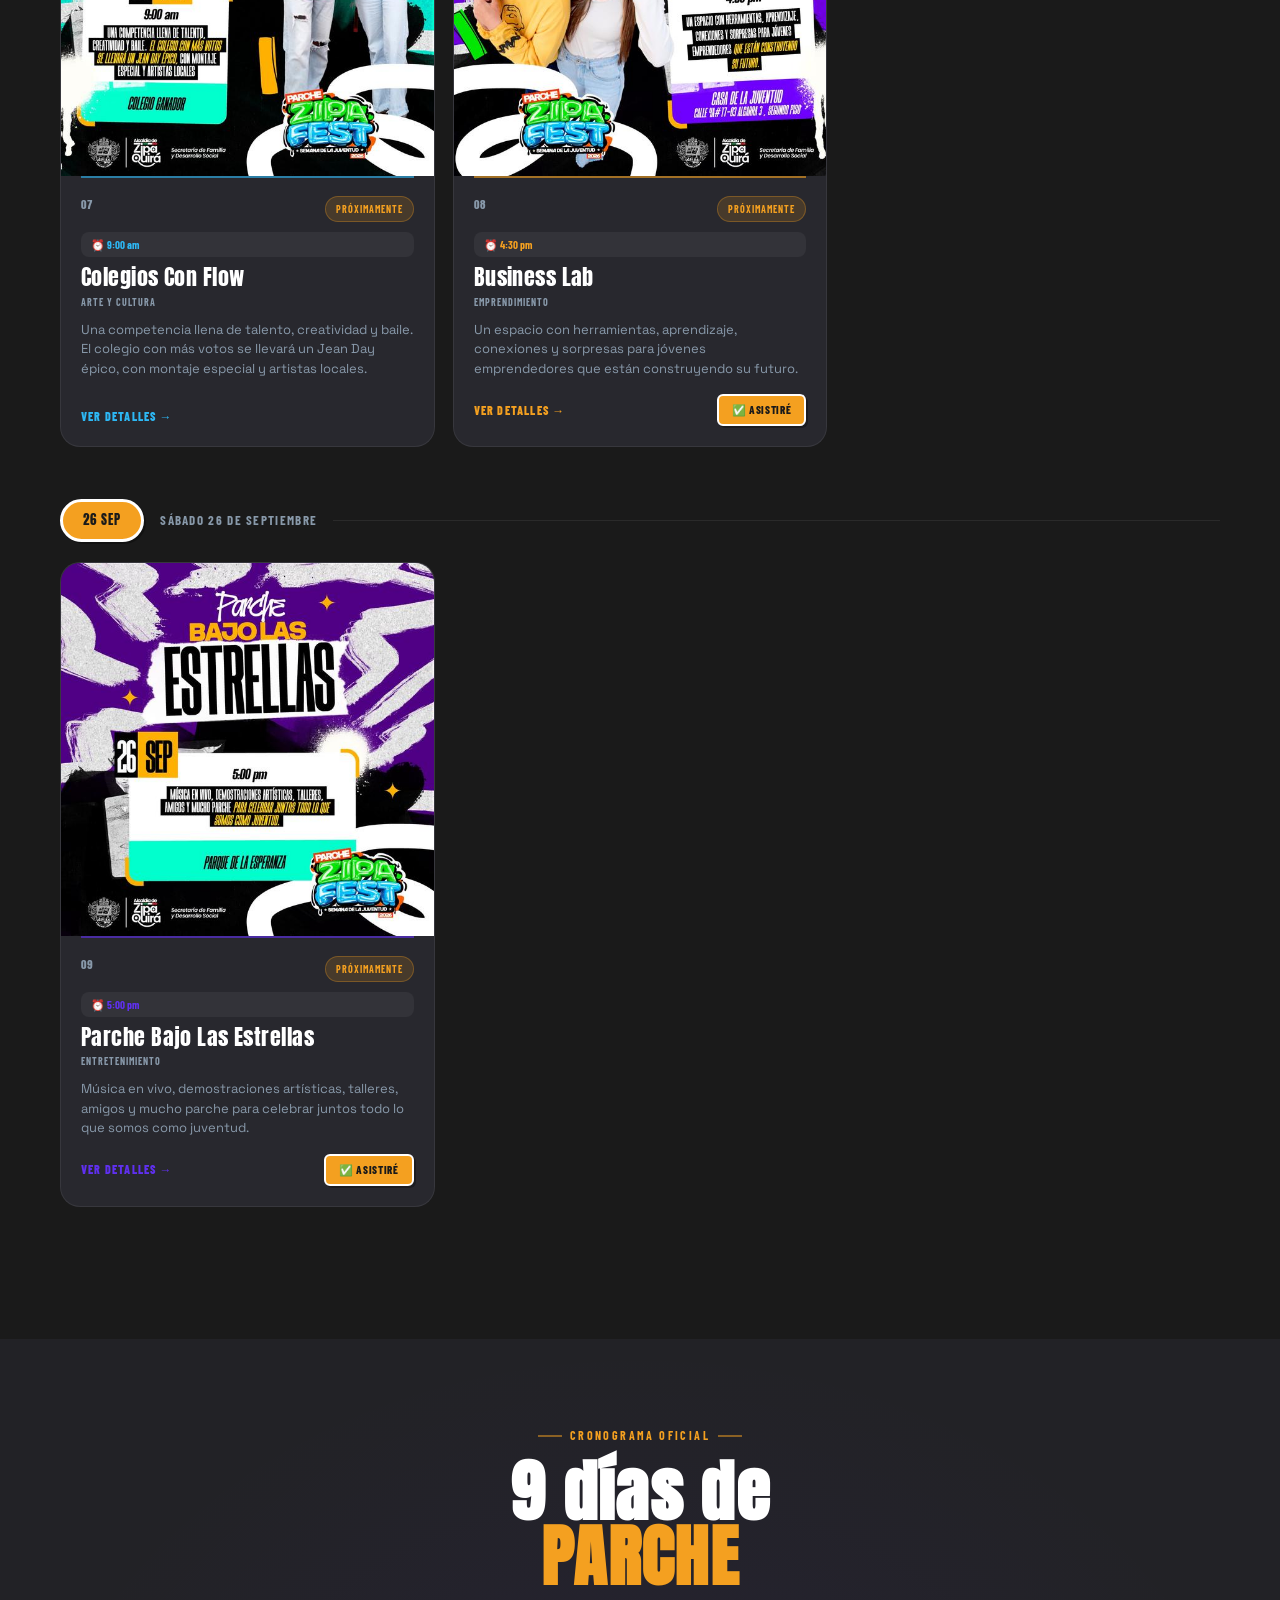
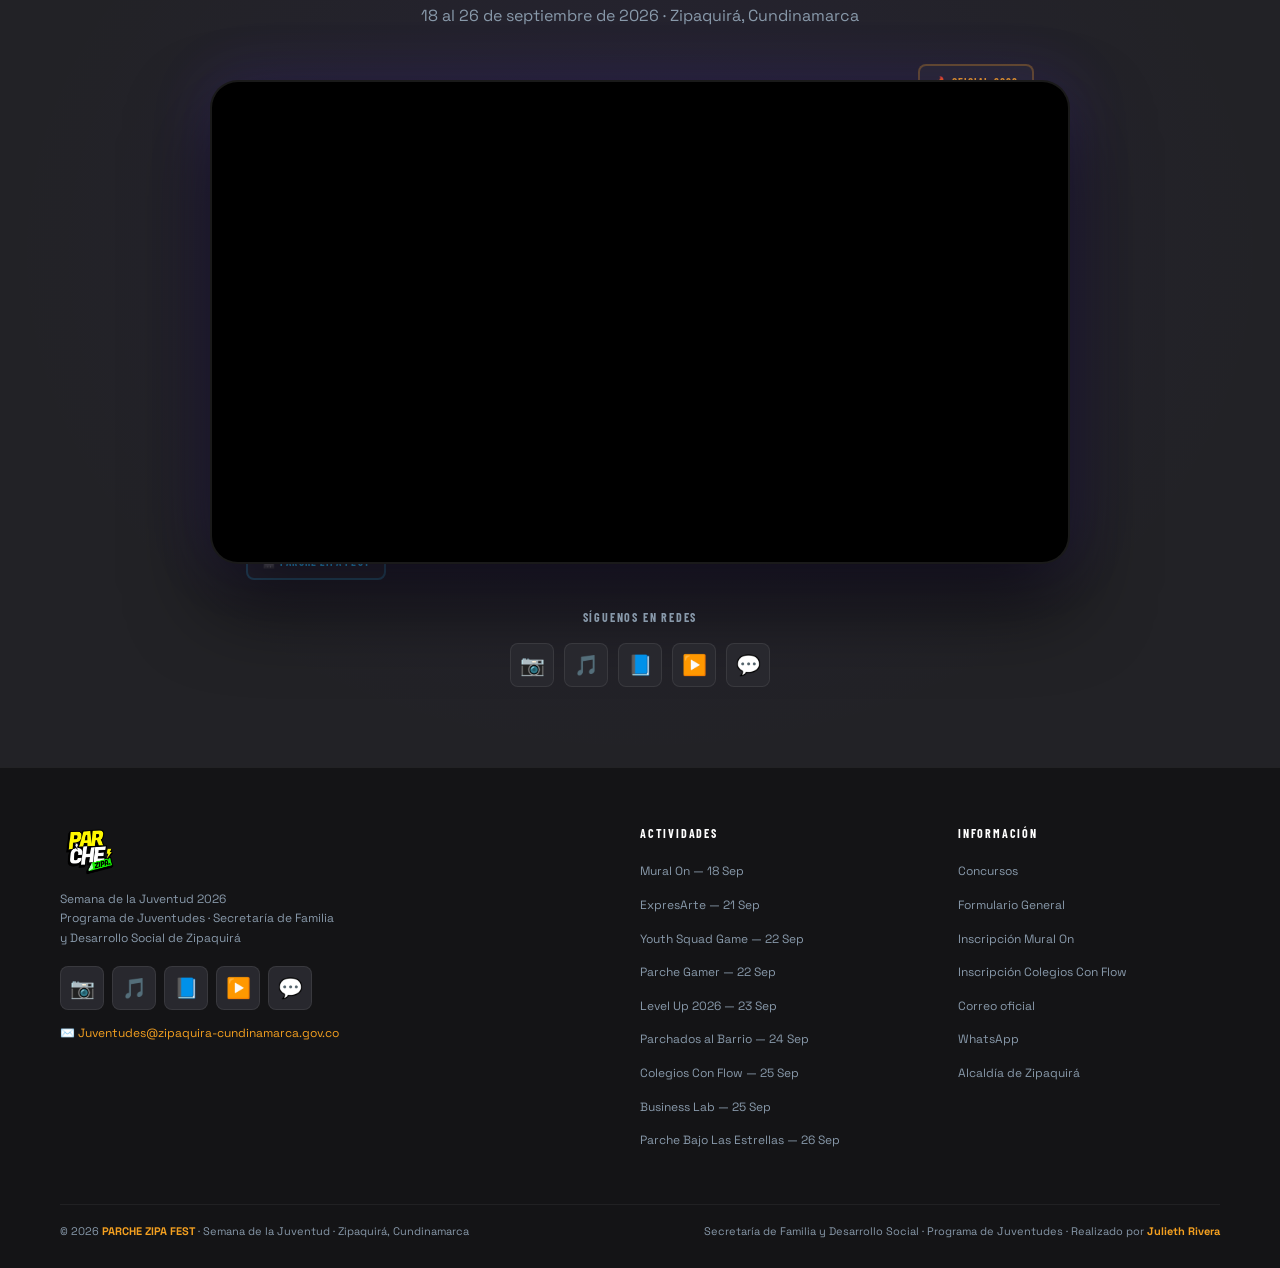
==== commit e699e111: "Update mural contest status and voting details Updated the status of the mural contest to 'voting' a" ====
--- a/index.html
+++ b/index.html
@@ -393,8 +393,8 @@
           <h3 style="font-family:var(--font-d);font-size:34px;color:var(--white);letter-spacing:.02em;line-height:1;margin-bottom:8px;">MURAL ON</h3>
           <p style="font-family:var(--font-h);font-size:13px;font-weight:600;color:var(--muted);margin-bottom:16px;">Concurso de Muralismo</p>
           <div style="background:rgba(96,227,95,.12);border:1px solid rgba(96,227,95,.25);border-radius:100px;padding:6px 16px;display:inline-flex;align-items:center;gap:8px;margin-bottom:20px;">
-            <span style="width:8px;height:8px;border-radius:50%;background:var(--green);animation:blink 1.5s infinite;flex-shrink:0;"></span>
-            <span style="font-family:var(--font-h);font-size:11px;font-weight:700;letter-spacing:.1em;text-transform:uppercase;color:var(--green);">INSCRIPCIONES ABIERTAS</span>
+            <span style="width:8px;height:8px;border-radius:50%;background:#a78bfa;animation:blink 1.5s infinite;flex-shrink:0;"></span>
+            <span style="font-family:var(--font-h);font-size:11px;font-weight:700;letter-spacing:.1em;text-transform:uppercase;color:#a78bfa;">VOTACIONES ABIERTAS</span>
           </div>
         </div>
         <div style="padding:20px 24px;flex:1;display:flex;flex-direction:column;gap:14px;">
@@ -424,13 +424,13 @@
               <span style="font-family:var(--font-h);font-size:10px;font-weight:700;letter-spacing:.06em;text-transform:uppercase;padding:4px 10px;border-radius:100px;background:rgba(255,255,255,.05);color:var(--muted);border:1px solid rgba(255,255,255,.1);">5. Votación</span>
             </div>
           </div>
-          <div style="background:rgba(250,51,8,.10);border:1px solid rgba(250,51,8,.3);border-radius:var(--r-md);padding:11px 14px;display:flex;flex-direction:column;gap:6px;margin-top:4px;">
-            <div style="display:flex;align-items:center;gap:8px;"><span>⏳</span><span style="font-family:var(--font-h);font-size:12px;font-weight:700;color:#FA3308;">INSCRIPCIONES hasta el 6 de septiembre</span></div>
-            <div style="display:flex;align-items:center;gap:8px;"><span>🗳️</span><span style="font-family:var(--font-h);font-size:12px;font-weight:700;color:var(--orange);">VOTACIONES: 7 al 14 de septiembre</span></div>
+          <div style="background:rgba(96,48,240,.12);border:1px solid rgba(96,48,240,.35);border-radius:var(--r-md);padding:11px 14px;display:flex;flex-direction:column;gap:6px;margin-top:4px;">
+            <div style="display:flex;align-items:center;gap:8px;"><span>🔴</span><span style="font-family:var(--font-h);font-size:12px;font-weight:700;color:#FA3308;text-decoration:line-through;">INSCRIPCIONES: cerradas (6 sep)</span></div>
+            <div style="display:flex;align-items:center;gap:8px;"><span style="font-size:18px;">🗳️</span><span style="font-family:var(--font-h);font-size:13px;font-weight:800;color:#a78bfa;letter-spacing:.04em;">⚡ VOTACIONES EN CURSO: 7–14 sep</span></div>
           </div>
           <div style="margin-top:8px;">
-            <a href="https://forms.gle/ijVEzj5hJWQ1znVR7" target="_blank" class="btn btn-green" style="width:100%;justify-content:center;font-size:16px;">
-              📝 INSCRIBIRME
+            <a href="https://www.instagram.com/juventudeszipaquira" target="_blank" class="btn" style="width:100%;justify-content:center;font-size:15px;background:linear-gradient(135deg,#833ab4,#fd1d1d,#fcb045);color:white;border:3px solid white;box-shadow:3px 3px 0 rgba(0,0,0,.4);">
+              🗳️ VOTA EN NUESTRAS REDES
             </a>
           </div>
         </div>
@@ -687,15 +687,15 @@
     description:"El artista ganador será reconocido como Artista del Año en los Premios Juventud. Demuestra tu talento en el lienzo más grande de Zipaquirá.",
     requirements:"Por definir",
     targetAudience:"Jóvenes de 14 a 28 años",
-    status:"open", registrationOpen:true,
-    inscripcionUrl:"https://forms.gle/ijVEzj5hJWQ1znVR7",
+    status:"voting", registrationOpen:false,
+    inscripcionUrl:"",
     specialProcess:"mural-on", accentColor:"#60E35F", icon:"🎨",
     phases:[
-      {id:1,label:"Convocatoria",active:true},
+      {id:1,label:"Convocatoria",active:false},
       {id:2,label:"Postulaciones",active:false},
       {id:3,label:"Selección",active:false},
       {id:4,label:"Finalistas",active:false},
-      {id:5,label:"Votación",active:false}
+      {id:5,label:"Votación",active:true}
     ]
   },
   {
